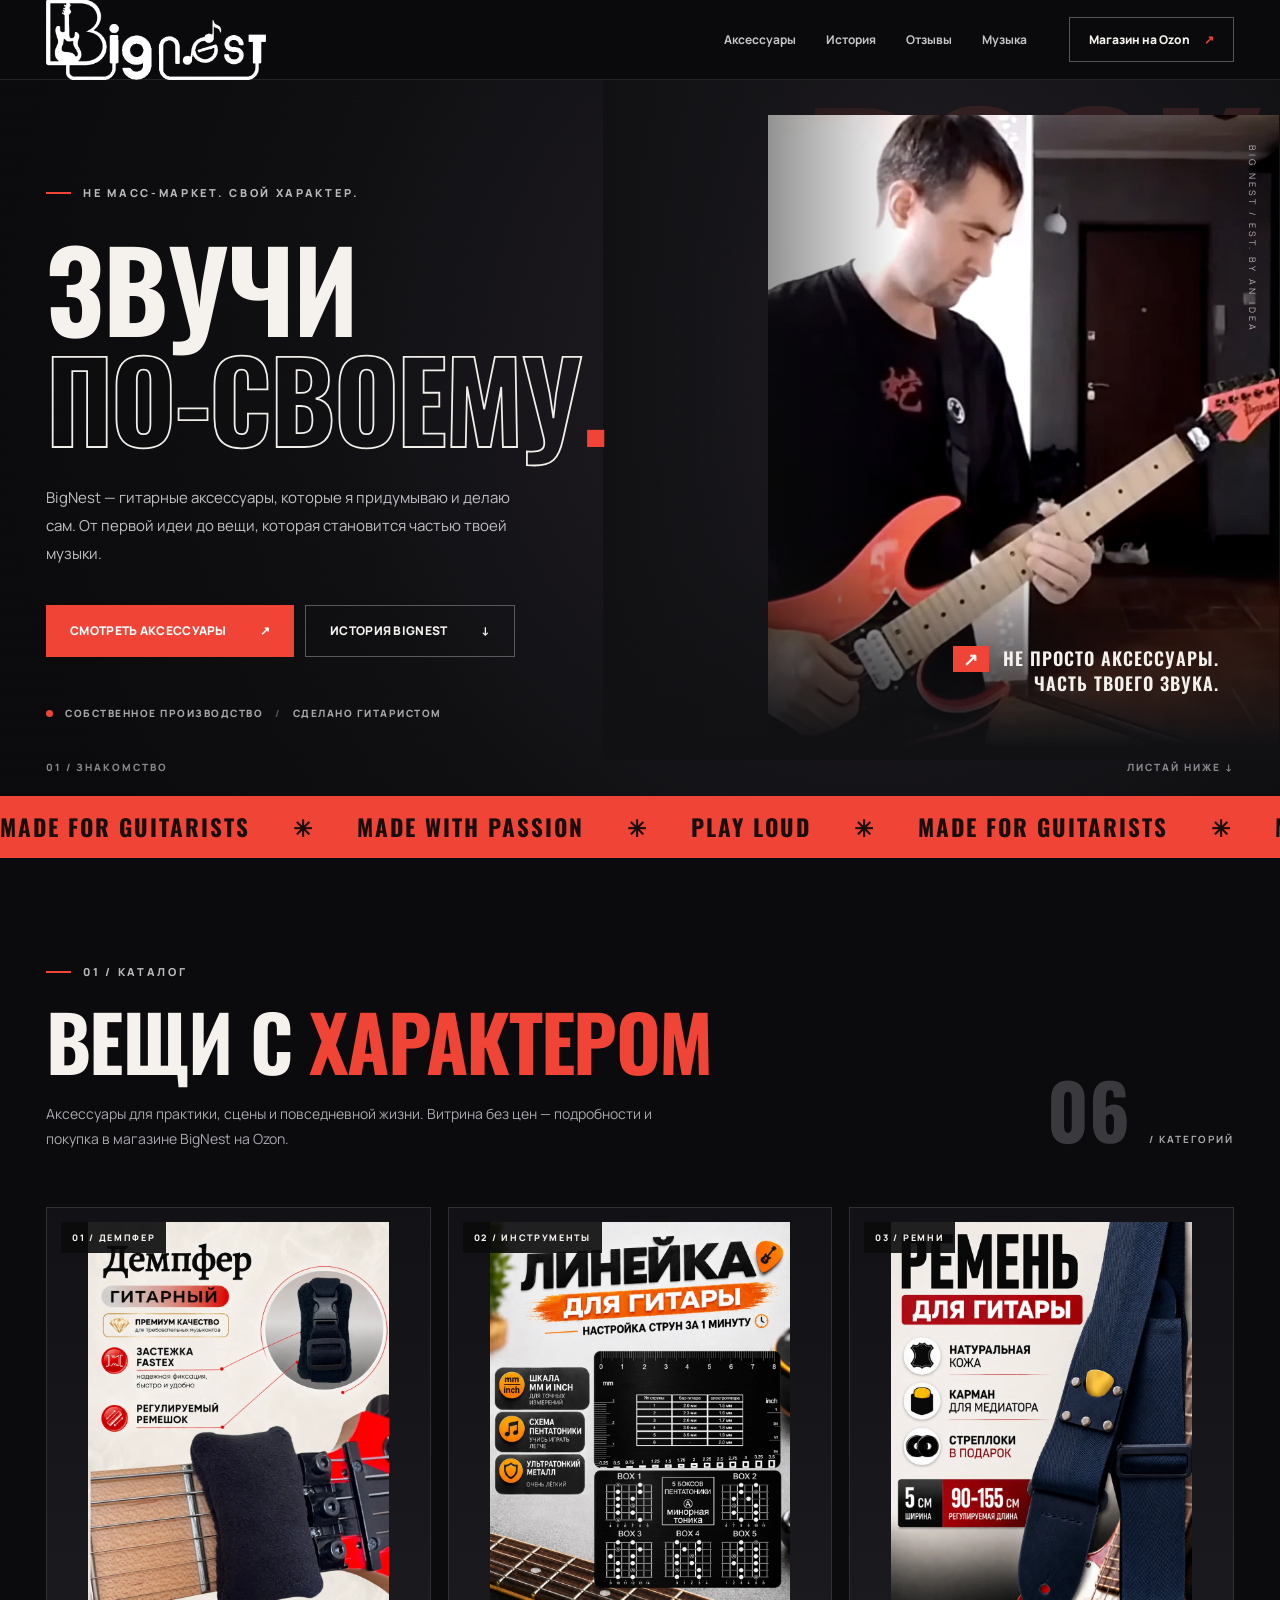
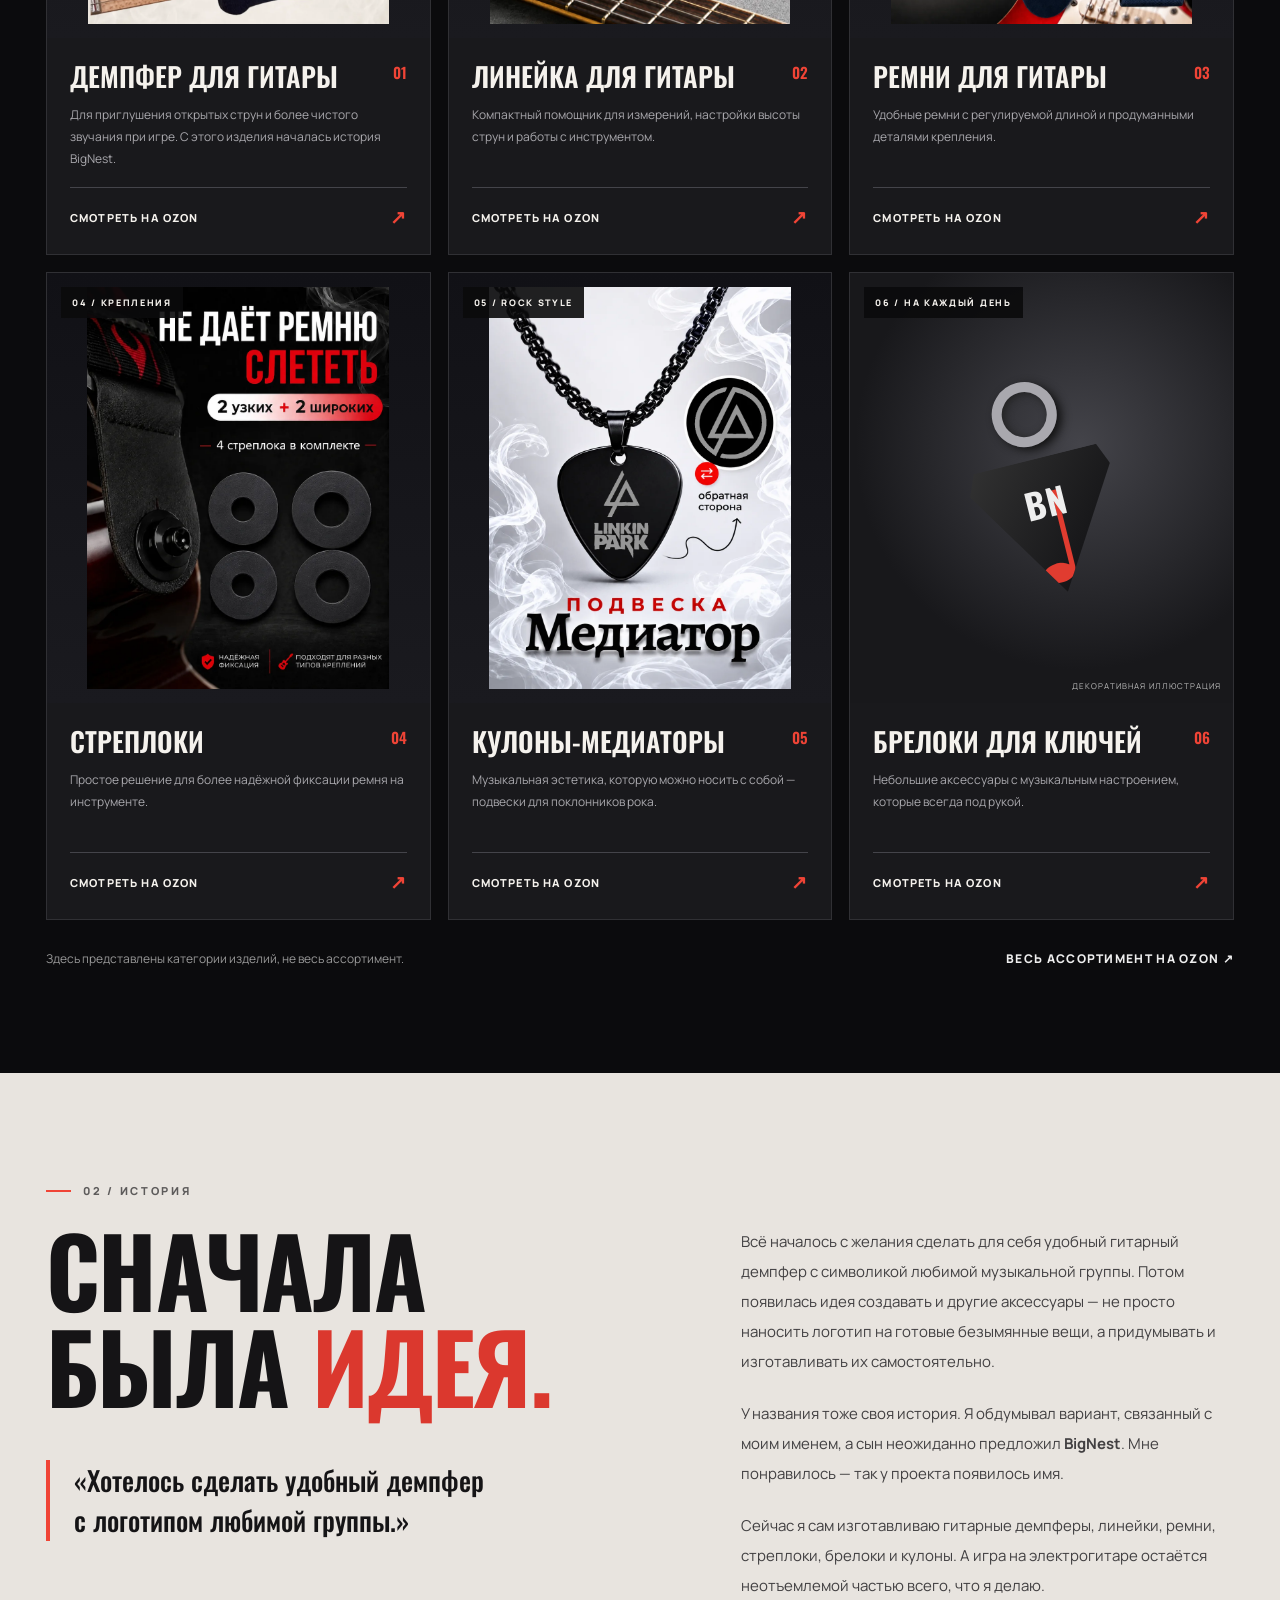
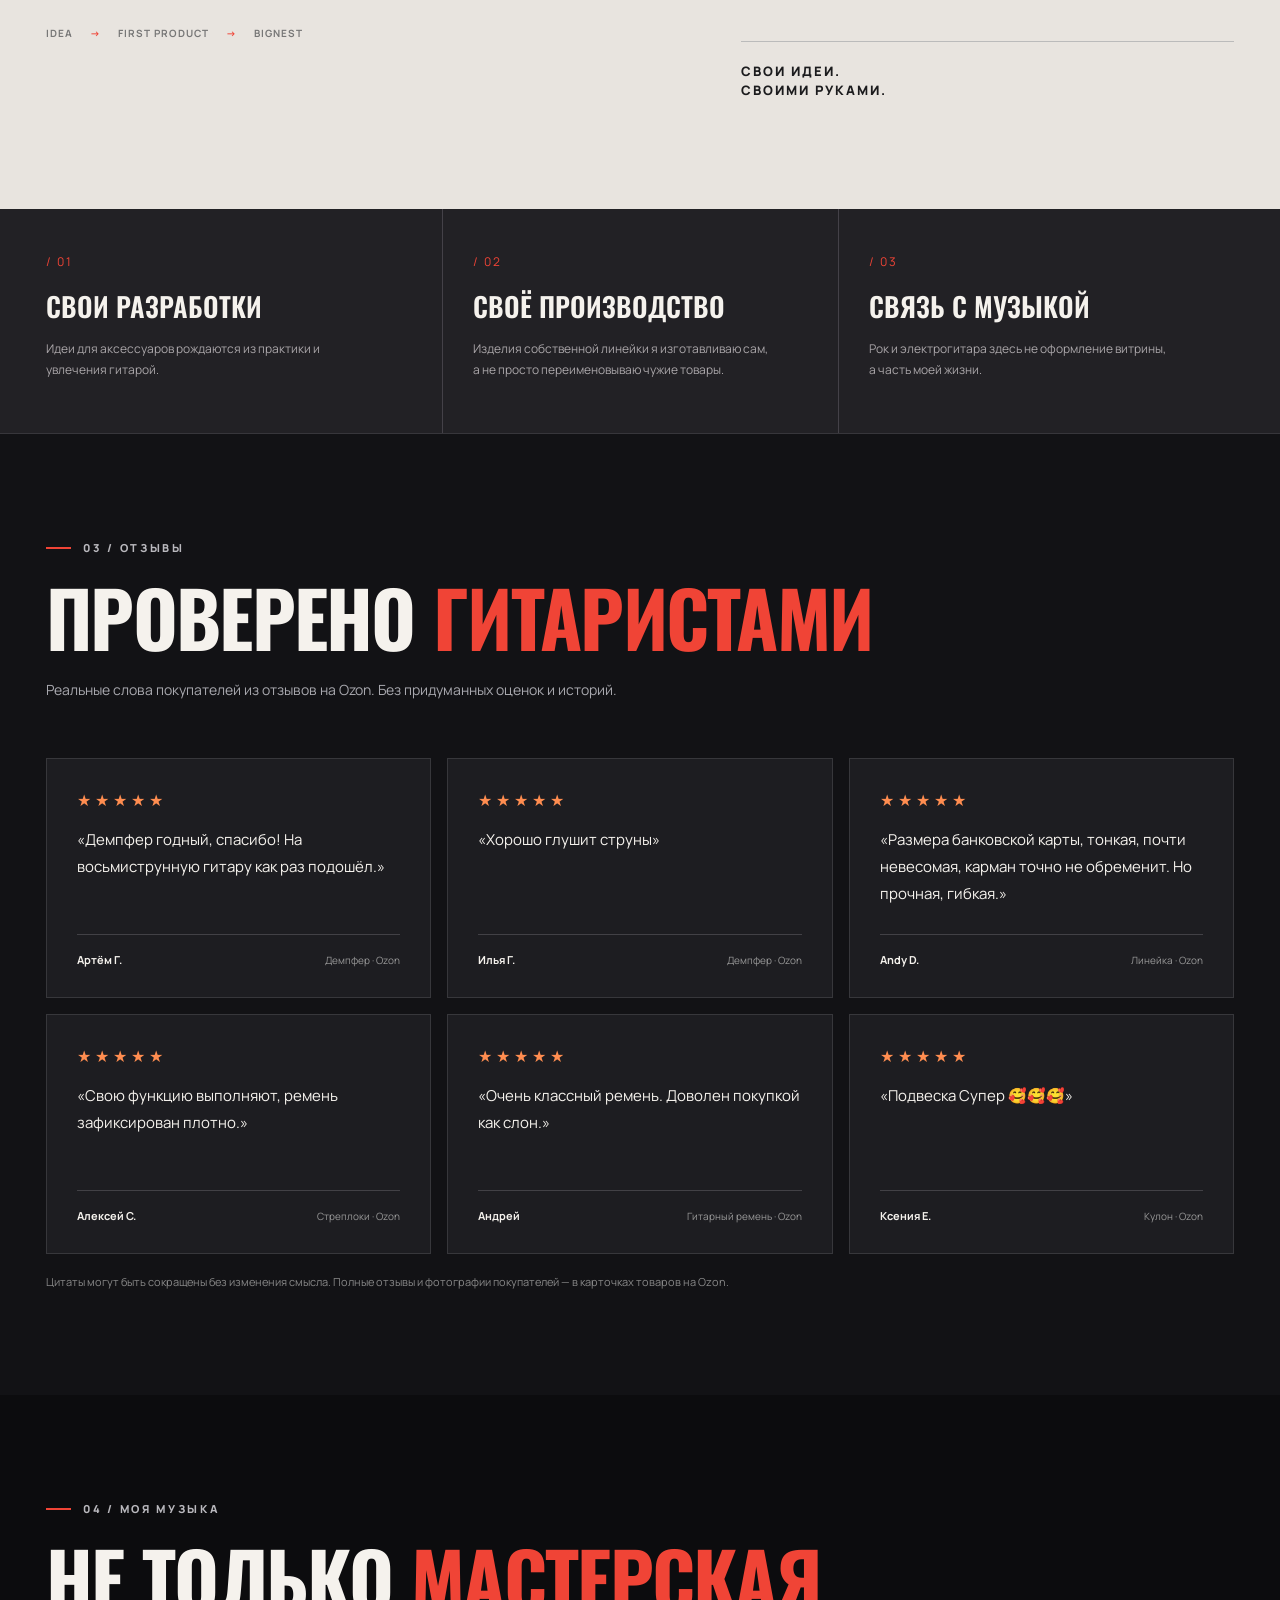
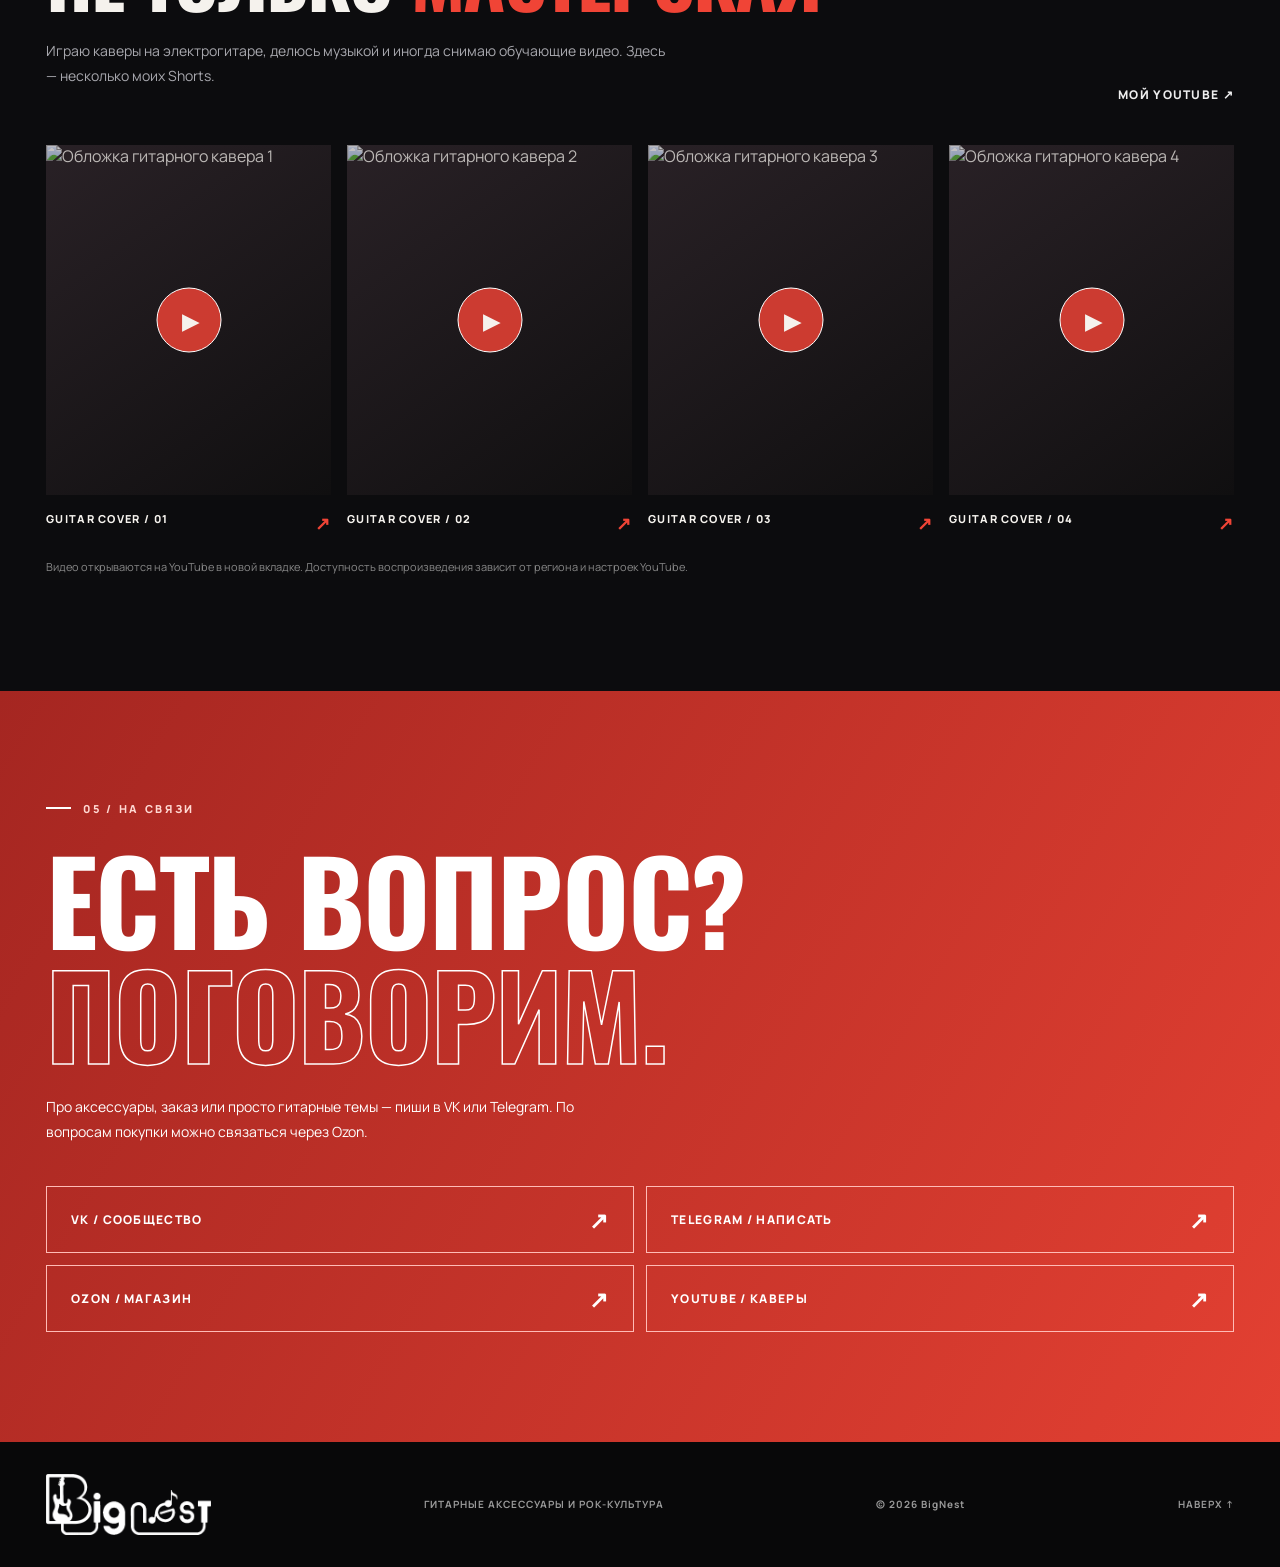
==== index.html @ 44011906 "Add files via upload" ====
<!doctype html>
<html lang="ru">
<head>
<meta charset="utf-8"><meta name="viewport" content="width=device-width,initial-scale=1">
<meta name="theme-color" content="#0b0b0d">
<meta name="description" content="BigNest — гитарные аксессуары собственного производства: ремни, демпферы, линейки, стреплоки и кулоны. История, отзывы, музыка и магазин на Ozon.">
<title>BigNest — сделано с любовью к гитаре</title>
<meta property="og:title" content="BigNest — аксессуары для гитаристов"><meta property="og:description" content="Собственные идеи, производство и рок-музыка. Познакомьтесь с BigNest."><meta property="og:type" content="website">
<link rel="icon" href="favicon.png" type="image/png"><link rel="stylesheet" href="styles.css">
</head>
<body>
<a class="skip" href="#main">Перейти к содержимому</a>
<header class="site-header" id="top"><div class="wrap navbar">
<a class="wordmark" href="#top" aria-label="BigNest, наверх"><img src="assets/logo-white.webp" alt="BigNest" class="site-logo"></a>
<nav class="nav-links" aria-label="Навигация"><a href="#products">Аксессуары</a><a href="#story">История</a><a href="#reviews">Отзывы</a><a href="#music">Музыка</a></nav>
<a class="header-link" href="https://www.ozon.ru/seller/bignest/" target="_blank" rel="noopener noreferrer">Магазин на Ozon <span aria-hidden="true">↗</span></a>
<button class="menu-button" id="menuButton" aria-label="Открыть меню" aria-expanded="false" aria-controls="mobileNav"><span></span><span></span><span></span></button>
</div><nav class="mobile-nav" id="mobileNav" aria-label="Мобильное меню"><a href="#products">Аксессуары</a><a href="#story">История</a><a href="#reviews">Отзывы</a><a href="#music">Музыка</a><a href="https://www.ozon.ru/seller/bignest/" target="_blank" rel="noopener noreferrer">Перейти на Ozon ↗</a></nav></header>
<main id="main">
<section class="hero" aria-labelledby="heroTitle"><div class="hero-noise"></div><div class="wrap hero-layout"><div class="hero-content"><div class="eyebrow"><span class="line"></span> НЕ МАСС-МАРКЕТ. СВОЙ ХАРАКТЕР.</div><h1 id="heroTitle">ЗВУЧИ<br><em>ПО-СВОЕМУ<span class="accent">.</span></em></h1><p class="hero-lead">BigNest — гитарные аксессуары, которые я придумываю и делаю сам. От первой идеи до вещи, которая становится частью твоей музыки.</p><div class="hero-actions"><a class="btn btn-red" href="#products">Смотреть аксессуары <span>↗</span></a><a class="btn btn-outline" href="#story">История BigNest <span>↓</span></a></div><div class="hero-foot"><span class="status-pip"></span> СОБСТВЕННОЕ ПРОИЗВОДСТВО <span class="hero-sep">/</span> СДЕЛАНО ГИТАРИСТОМ</div></div><div class="hero-media"><div class="hero-back-text" aria-hidden="true">ROCK<br>ON</div><img src="assets/maker.webp" alt="Создатель BigNest играет на красной электрогитаре" fetchpriority="high"><div class="hero-photo-gradient"></div><div class="photo-label"><span class="red-square">↗</span> НЕ ПРОСТО АКСЕССУАРЫ.<br> ЧАСТЬ ТВОЕГО ЗВУКА.</div><span class="vertical-note">BIG NEST / EST. BY AN IDEA</span></div></div><div class="hero-bottom wrap"><span>01 / ЗНАКОМСТВО</span><span>ЛИСТАЙ НИЖЕ <span aria-hidden="true">↓</span></span></div></section>
<div class="marquee" aria-hidden="true"><div class="marquee-inner">MADE FOR GUITARISTS <span>✳</span> MADE WITH PASSION <span>✳</span> PLAY LOUD <span>✳</span> MADE FOR GUITARISTS <span>✳</span> MADE WITH PASSION <span>✳</span> PLAY LOUD <span>✳</span></div></div>
<section class="section products-section" id="products"><div class="wrap"><div class="section-top"><div><div class="eyebrow"><span class="line"></span> 01 / КАТАЛОГ</div><h2>ВЕЩИ С <span class="red-text">ХАРАКТЕРОМ</span></h2><p class="section-intro">Аксессуары для практики, сцены и повседневной жизни. Витрина без цен — подробности и покупка в магазине BigNest на Ozon.</p></div><div class="counter">06 <span>/ КАТЕГОРИЙ</span></div></div>
<div class="product-grid">
<article class="product-card featured"><div class="product-picture"><img src="assets/damper.webp" alt="Демпфер для электрогитары — мягкий чёрный аксессуар на грифе" loading="lazy"><span class="picture-tag">01 / ДЕМПФЕР</span></div><div class="product-body"><div class="product-heading"><h3>Демпфер для гитары</h3><span>01</span></div><p>Для приглушения открытых струн и более чистого звучания при игре. С этого изделия началась история BigNest.</p><a href="https://www.ozon.ru/seller/bignest/" target="_blank" rel="noopener noreferrer" class="product-link" aria-label="Демпфер — смотреть магазин на Ozon">Смотреть на Ozon <span>↗</span></a></div></article>
<article class="product-card"><div class="product-picture"><img src="assets/ruler.webp" alt="Гитарная линейка с разметкой и схемами для настройки инструмента" loading="lazy"><span class="picture-tag">02 / ИНСТРУМЕНТЫ</span></div><div class="product-body"><div class="product-heading"><h3>Линейка для гитары</h3><span>02</span></div><p>Компактный помощник для измерений, настройки высоты струн и работы с инструментом.</p><a href="https://www.ozon.ru/seller/bignest/" target="_blank" rel="noopener noreferrer" class="product-link">Смотреть на Ozon <span>↗</span></a></div></article>
<article class="product-card"><div class="product-picture"><img src="assets/strap.webp" alt="Широкий тёмно-синий гитарный ремень с кожаным креплением" loading="lazy"><span class="picture-tag">03 / РЕМНИ</span></div><div class="product-body"><div class="product-heading"><h3>Ремни для гитары</h3><span>03</span></div><p>Удобные ремни с регулируемой длиной и продуманными деталями крепления.</p><a href="https://www.ozon.ru/seller/bignest/" target="_blank" rel="noopener noreferrer" class="product-link">Смотреть на Ozon <span>↗</span></a></div></article>
<article class="product-card"><div class="product-picture"><img src="assets/straplocks.webp" alt="Комплект из четырёх чёрных шайб-стреплоков для гитарного ремня" loading="lazy"><span class="picture-tag">04 / КРЕПЛЕНИЯ</span></div><div class="product-body"><div class="product-heading"><h3>Стреплоки</h3><span>04</span></div><p>Простое решение для более надёжной фиксации ремня на инструменте.</p><a href="https://www.ozon.ru/seller/bignest/" target="_blank" rel="noopener noreferrer" class="product-link">Смотреть на Ozon <span>↗</span></a></div></article>
<article class="product-card"><div class="product-picture"><img src="assets/pendant.webp" alt="Чёрный кулон в форме медиатора с символикой Linkin Park" loading="lazy"><span class="picture-tag">05 / ROCK STYLE</span></div><div class="product-body"><div class="product-heading"><h3>Кулоны-медиаторы</h3><span>05</span></div><p>Музыкальная эстетика, которую можно носить с собой — подвески для поклонников рока.</p><a href="https://www.ozon.ru/seller/bignest/" target="_blank" rel="noopener noreferrer" class="product-link">Смотреть на Ozon <span>↗</span></a></div></article>
<article class="product-card"><div class="product-picture keychain-picture"><div class="keychain-art" aria-hidden="true"><span>BN</span><div class="key-ring"></div><div class="key-pick">♩</div></div><span class="picture-tag">06 / НА КАЖДЫЙ ДЕНЬ</span><span class="illustration-note">ДЕКОРАТИВНАЯ ИЛЛЮСТРАЦИЯ</span></div><div class="product-body"><div class="product-heading"><h3>Брелоки для ключей</h3><span>06</span></div><p>Небольшие аксессуары с музыкальным настроением, которые всегда под рукой.</p><a href="https://www.ozon.ru/seller/bignest/" target="_blank" rel="noopener noreferrer" class="product-link">Смотреть на Ozon <span>↗</span></a></div></article>
</div><div class="catalog-footer"><span>Здесь представлены категории изделий, не весь ассортимент.</span><a class="text-arrow" href="https://www.ozon.ru/seller/bignest/" target="_blank" rel="noopener noreferrer">Весь ассортимент на Ozon ↗</a></div></div></section>
<section class="manifesto" id="story"><div class="wrap manifesto-grid"><div class="manifesto-left"><div class="eyebrow"><span class="line"></span> 02 / ИСТОРИЯ</div><h2>СНАЧАЛА<br>БЫЛА <span>ИДЕЯ.</span></h2><div class="story-quote">«Хотелось сделать удобный демпфер с логотипом любимой группы.»</div><div class="story-rail"><span>IDEA</span><span>→</span><span>FIRST PRODUCT</span><span>→</span><span>BIGNEST</span></div></div><div class="manifesto-right"><p>Всё началось с желания сделать для себя удобный гитарный демпфер с символикой любимой музыкальной группы. Потом появилась идея создавать и другие аксессуары — не просто наносить логотип на готовые безымянные вещи, а придумывать и изготавливать их самостоятельно.</p><p>У названия тоже своя история. Я обдумывал вариант, связанный с моим именем, а сын неожиданно предложил <strong>BigNest</strong>. Мне понравилось — так у проекта появилось имя.</p><p>Сейчас я сам изготавливаю гитарные демпферы, линейки, ремни, стреплоки, брелоки и кулоны. А игра на электрогитаре остаётся неотъемлемой частью всего, что я делаю.</p><div class="story-sign text-only"><span>СВОИ ИДЕИ.<br>СВОИМИ РУКАМИ.</span></div></div></div></section>
<section class="values"><div class="wrap values-grid"><div><span class="value-index">/ 01</span><h3>СВОИ РАЗРАБОТКИ</h3><p>Идеи для аксессуаров рождаются из практики и увлечения гитарой.</p></div><div><span class="value-index">/ 02</span><h3>СВОЁ ПРОИЗВОДСТВО</h3><p>Изделия собственной линейки я изготавливаю сам, а не просто переименовываю чужие товары.</p></div><div><span class="value-index">/ 03</span><h3>СВЯЗЬ С МУЗЫКОЙ</h3><p>Рок и электрогитара здесь не оформление витрины, а часть моей жизни.</p></div></div></section>
<section class="section reviews-section" id="reviews"><div class="wrap"><div class="section-top"><div><div class="eyebrow"><span class="line"></span> 03 / ОТЗЫВЫ</div><h2>ПРОВЕРЕНО <span class="red-text">ГИТАРИСТАМИ</span></h2><p class="section-intro">Реальные слова покупателей из отзывов на Ozon. Без придуманных оценок и историй.</p></div></div><div class="review-grid">
<blockquote class="review-card"><div class="stars" aria-label="5 звёзд">★★★★★</div><p>«Демпфер годный, спасибо! На восьмиструнную гитару как раз подошёл.»</p><footer><b>Артём Г.</b><span>Демпфер · Ozon</span></footer></blockquote>
<blockquote class="review-card"><div class="stars" aria-label="5 звёзд">★★★★★</div><p>«Хорошо глушит струны»</p><footer><b>Илья Г.</b><span>Демпфер · Ozon</span></footer></blockquote>
<blockquote class="review-card"><div class="stars" aria-label="5 звёзд">★★★★★</div><p>«Размера банковской карты, тонкая, почти невесомая, карман точно не обременит. Но прочная, гибкая.»</p><footer><b>Andy D.</b><span>Линейка · Ozon</span></footer></blockquote>
<blockquote class="review-card"><div class="stars" aria-label="5 звёзд">★★★★★</div><p>«Свою функцию выполняют, ремень зафиксирован плотно.»</p><footer><b>Алексей С.</b><span>Стреплоки · Ozon</span></footer></blockquote>
<blockquote class="review-card"><div class="stars" aria-label="5 звёзд">★★★★★</div><p>«Очень классный ремень. Доволен покупкой как слон.»</p><footer><b>Андрей</b><span>Гитарный ремень · Ozon</span></footer></blockquote>
<blockquote class="review-card"><div class="stars" aria-label="5 звёзд">★★★★★</div><p>«Подвеска Супер 🥰🥰🥰»</p><footer><b>Ксения Е.</b><span>Кулон · Ozon</span></footer></blockquote>
</div><div class="review-note">Цитаты могут быть сокращены без изменения смысла. Полные отзывы и фотографии покупателей — в карточках товаров на Ozon.</div></div></section>
<section class="section music-section" id="music"><div class="wrap"><div class="section-top"><div><div class="eyebrow"><span class="line"></span> 04 / МОЯ МУЗЫКА</div><h2>НЕ ТОЛЬКО <span class="red-text">МАСТЕРСКАЯ</span></h2><p class="section-intro">Играю каверы на электрогитаре, делюсь музыкой и иногда снимаю обучающие видео. Здесь — несколько моих Shorts.</p></div><a class="text-arrow" href="https://www.youtube.com/@dedofrock262" target="_blank" rel="noopener noreferrer">Мой YouTube ↗</a></div><div class="video-grid">
<a class="video-card" href="https://www.youtube.com/shorts/LsOLLLqox_4" target="_blank" rel="noopener noreferrer"><div class="video-frame"><img src="https://i.ytimg.com/vi/LsOLLLqox_4/hqdefault.jpg" alt="Обложка гитарного кавера 1" loading="lazy"><span class="play">▶</span></div><div class="video-meta"><span>GUITAR COVER / 01</span><span>↗</span></div></a>
<a class="video-card" href="https://www.youtube.com/shorts/LMP-qfqzHns" target="_blank" rel="noopener noreferrer"><div class="video-frame"><img src="https://i.ytimg.com/vi/LMP-qfqzHns/hqdefault.jpg" alt="Обложка гитарного кавера 2" loading="lazy"><span class="play">▶</span></div><div class="video-meta"><span>GUITAR COVER / 02</span><span>↗</span></div></a>
<a class="video-card" href="https://www.youtube.com/shorts/_I8eiAeRWxA" target="_blank" rel="noopener noreferrer"><div class="video-frame"><img src="https://i.ytimg.com/vi/_I8eiAeRWxA/hqdefault.jpg" alt="Обложка гитарного кавера 3" loading="lazy"><span class="play">▶</span></div><div class="video-meta"><span>GUITAR COVER / 03</span><span>↗</span></div></a>
<a class="video-card" href="https://www.youtube.com/shorts/tnD6t9Uex9A" target="_blank" rel="noopener noreferrer"><div class="video-frame"><img src="https://i.ytimg.com/vi/tnD6t9Uex9A/hqdefault.jpg" alt="Обложка гитарного кавера 4" loading="lazy"><span class="play">▶</span></div><div class="video-meta"><span>GUITAR COVER / 04</span><span>↗</span></div></a>
</div><p class="video-hint">Видео открываются на YouTube в новой вкладке. Доступность воспроизведения зависит от региона и настроек YouTube.</p></div></section>
<section class="contact-section" id="contact"><div class="wrap contact-wrap"><div class="eyebrow"><span class="line"></span> 05 / НА СВЯЗИ</div><h2>ЕСТЬ ВОПРОС?<br><span>ПОГОВОРИМ.</span></h2><p>Про аксессуары, заказ или просто гитарные темы — пиши в VK или Telegram. По вопросам покупки можно связаться через Ozon.</p><div class="social-links"><a href="https://vk.ru/bignest_guitar" target="_blank" rel="noopener noreferrer"><span>VK / СООБЩЕСТВО</span><span>↗</span></a><a href="https://t.me/ObiWan_Ken" target="_blank" rel="noopener noreferrer"><span>TELEGRAM / НАПИСАТЬ</span><span>↗</span></a><a href="https://www.ozon.ru/seller/bignest/" target="_blank" rel="noopener noreferrer"><span>OZON / МАГАЗИН</span><span>↗</span></a><a href="https://www.youtube.com/@dedofrock262" target="_blank" rel="noopener noreferrer"><span>YOUTUBE / КАВЕРЫ</span><span>↗</span></a></div></div></section>
</main><footer class="footer"><div class="wrap footer-content"><a class="footer-brand" href="#top"><img src="assets/logo-white.webp" alt="BigNest" class="footer-logo"></a><span>ГИТАРНЫЕ АКСЕССУАРЫ И РОК-КУЛЬТУРА</span><span>© <span id="year">2026</span> BigNest</span><a href="#top">НАВЕРХ ↑</a></div></footer>
<script src="script.js" defer></script>
</body></html>
---- styles.css ----
@import url('https://fonts.googleapis.com/css2?family=Manrope:wght@400;500;600;700;800&family=Oswald:wght@400;500;600;700&display=swap');
:root{--bg:#0b0b0d;--panel:#151518;--red:#f04436;--text:#f5f2ed;--muted:#a8a8ae;--line:#35353b}*{box-sizing:border-box}html{scroll-behavior:smooth;scroll-padding-top:88px}body{margin:0;background:var(--bg);color:var(--text);font-family:Manrope,Arial,sans-serif;-webkit-font-smoothing:antialiased}a{color:inherit;text-decoration:none}button{font:inherit}img{max-width:100%;display:block}.wrap{max-width:1300px;margin:auto;padding:0 46px}.skip{position:absolute;top:-100px;left:15px;padding:10px;background:white;color:black;z-index:30}.skip:focus{top:10px}.site-header{position:sticky;top:0;background:rgba(11,11,13,.95);backdrop-filter:blur(15px);z-index:20;border-bottom:1px solid #252529}.navbar{height:79px;display:flex;align-items:center;gap:42px}.wordmark{display:flex;align-items:center;line-height:1}.site-logo{display:block;width:220px;max-width:42vw;height:auto}.nav-links{display:flex;gap:30px;margin-left:auto}.nav-links a{font-size:12px;font-weight:700;color:#c6c6c8;transition:color .2s}.nav-links a:hover{color:var(--red)}.header-link{border:1px solid #555;padding:13px 19px;font-size:12px;font-weight:800;white-space:nowrap}.header-link span{color:var(--red);margin-left:12px}.menu-button,.mobile-nav{display:none}.hero{position:relative;overflow:hidden;background:radial-gradient(circle at 68% 40%,#252026 0%,#101013 56%,#0b0b0d 90%)}.hero-noise{pointer-events:none;position:absolute;inset:0;background:repeating-linear-gradient(0deg,transparent,transparent 4px,#ffffff02 5px);opacity:.65}.hero-layout{display:grid;grid-template-columns:57% 43%;min-height:680px;position:relative}.hero-content{position:relative;z-index:2;padding:105px 0 74px}.eyebrow{color:#b9b8bd;font-size:11px;letter-spacing:2.7px;font-weight:800;display:flex;align-items:center;gap:12px}.line{height:2px;width:25px;background:var(--red);display:inline-block}.hero h1,.section h2,.manifesto h2,.contact-section h2{font-family:Oswald,Impact,sans-serif;font-weight:700;line-height:.99;letter-spacing:-1.7px;margin:32px 0}.hero h1{font-size:clamp(75px,8.7vw,136px);white-space:nowrap}.hero h1 em{font-style:normal;color:transparent;-webkit-text-stroke:1.8px #f1eee9}.accent{color:var(--red);-webkit-text-stroke:0}.hero-lead{max-width:490px;color:#c0bec2;line-height:1.85;font-size:15px}.hero-actions{display:flex;flex-wrap:wrap;gap:11px;margin-top:37px}.btn{display:inline-flex;justify-content:space-between;align-items:center;gap:33px;min-height:52px;padding:0 24px;font-size:12px;text-transform:uppercase;letter-spacing:.3px;font-weight:800;transition:transform .2s,background .2s}.btn:hover{transform:translateY(-3px)}.btn-red{background:var(--red);color:#fff}.btn-red:hover{background:#e12d21}.btn-outline{border:1px solid #5a595d}.hero-foot{position:absolute;bottom:40px;left:0;font-size:10px;letter-spacing:1.5px;font-weight:800;color:#a8a6aa;display:flex;align-items:center;gap:12px}.status-pip{height:7px;width:7px;background:var(--red);border-radius:50%}.hero-sep{color:#555}.hero-media{position:relative;min-height:630px;align-self:stretch}.hero-media img{position:absolute;right:-45px;top:35px;width:100%;height:calc(100% - 35px);object-fit:cover;object-position:42% center;filter:contrast(1.08) saturate(.85)}.hero-photo-gradient{position:absolute;inset:0 -46px 0 -120px;background:linear-gradient(90deg,#111114 0%,transparent 45%),linear-gradient(0deg,#111114 2%,transparent 30%);pointer-events:none}.hero-back-text{position:absolute;font:700 200px/.8 Oswald;right:-30px;top:20px;color:#3f2324;opacity:.7}.photo-label{position:absolute;z-index:2;bottom:65px;right:15px;text-align:right;font:600 18px/1.3 Oswald;letter-spacing:1px}.red-square{background:var(--red);padding:1px 10px;display:inline-block;margin-right:8px}.vertical-note{writing-mode:vertical-rl;position:absolute;right:-25px;top:65px;font-size:9px;letter-spacing:3px;color:#b7b4b9}.hero-bottom{display:flex;justify-content:space-between;color:#87868c;font:800 10px Manrope;letter-spacing:2px;padding-bottom:22px}.marquee{background:var(--red);color:#170e0d;overflow:hidden;white-space:nowrap}.marquee-inner{width:max-content;padding:14px 0;font:700 23px Oswald;letter-spacing:2px;animation:marquee 35s linear infinite}.marquee-inner span{padding:0 35px}@keyframes marquee{to{transform:translateX(-50%)}}.section{padding:106px 0}.section-top{display:flex;align-items:end;justify-content:space-between;gap:24px;margin-bottom:42px}.section h2,.manifesto h2,.contact-section h2{font-size:clamp(47px,6vw,79px);margin:23px 0}.red-text{color:var(--red)}.section-intro{color:var(--muted);line-height:1.8;max-width:620px;font-size:14px}.counter{font:700 76px Oswald;color:#39393e;white-space:nowrap}.counter span{font:700 10px Manrope;letter-spacing:2px;color:#aaa}.product-grid{display:grid;grid-template-columns:repeat(3,minmax(0,1fr));gap:17px}.product-card{background:#19191c;border:1px solid #303034;min-width:0;transition:transform .25s,border-color .25s}.product-card:hover{transform:translateY(-5px);border-color:#666}.product-picture{height:430px;overflow:hidden;background:linear-gradient(180deg,#111116,#1a1a1f);position:relative;display:flex;align-items:center;justify-content:center;padding:14px}.product-picture img{width:100%;height:100%;object-fit:contain;object-position:center center;transition:transform .35s}.product-card:hover img{transform:scale(1.02)}.picture-tag{position:absolute;left:14px;top:14px;padding:9px 11px;background:rgba(11,11,12,.9);font-size:9px;letter-spacing:1.7px;font-weight:800}.product-body{padding:23px 23px 24px}.product-heading{display:flex;justify-content:space-between;align-items:start;gap:12px}.product-heading h3{font:600 27px/1.15 Oswald;margin:0;text-transform:uppercase}.product-heading span{color:var(--red);font:600 15px Oswald}.product-body p{color:#a9a8ad;font-size:12px;line-height:1.8;min-height:67px}.product-link{display:flex;justify-content:space-between;align-items:center;border-top:1px solid #44444a;padding-top:16px;margin-top:16px;font-size:11px;letter-spacing:1.15px;text-transform:uppercase;font-weight:800}.product-link span{color:var(--red);font-size:19px}.product-link:hover{color:var(--red)}.keychain-picture{display:grid;place-items:center;background:radial-gradient(circle at 60% 40%,#44444a,#18181b 65%)}.keychain-art{position:relative;width:150px;height:200px;display:grid;place-items:center;transform:rotate(-14deg)}.keychain-art>span{position:absolute;z-index:3;font:700 35px Oswald;top:88px;color:#eee}.key-ring{position:absolute;top:-8px;width:65px;height:65px;border:10px solid #a9a8ae;border-radius:50%;box-shadow:inset 2px 2px 9px #222,4px 4px 10px #111}.key-pick{position:absolute;top:63px;width:150px;height:144px;background:linear-gradient(130deg,#333,#0b0b0e);clip-path:polygon(50% 100%,2% 20%,8% 5%,92% 5%,98% 20%);display:grid;place-items:center;font-size:125px;color:#e13c30;border-radius:25px}.illustration-note{position:absolute;right:12px;bottom:12px;color:#bbb;font-size:8px;letter-spacing:1px}.catalog-footer{display:flex;justify-content:space-between;gap:25px;margin-top:30px;font-size:12px;color:#999;align-items:center}.text-arrow{font-size:12px;text-transform:uppercase;letter-spacing:1.3px;font-weight:800;color:#eee;white-space:nowrap}.text-arrow:hover{color:var(--red)}.manifesto{padding:110px 0;background:#e8e4df;color:#151416}.manifesto .eyebrow{color:#5d5b5b}.manifesto-grid{display:grid;grid-template-columns:1.12fr 1fr;gap:12%}.manifesto h2{font-size:clamp(65px,7.5vw,110px);margin-bottom:48px}.manifesto h2 span{color:#db382e}.story-quote{border-left:4px solid var(--red);padding-left:24px;font:500 27px/1.5 Oswald;max-width:440px}.story-rail{display:flex;gap:17px;align-items:center;font:700 10px Manrope;letter-spacing:1px;margin-top:85px;color:#777}.story-rail span:nth-child(even){color:var(--red)}.manifesto-right{padding-top:44px}.manifesto-right p{font-size:15px;line-height:2;color:#424042;margin:0 0 22px}.story-sign{display:flex;align-items:center;gap:20px;border-top:1px solid #bbb;padding-top:20px;margin-top:40px;font:700 11px Manrope;letter-spacing:1.6px}.story-sign.text-only{justify-content:flex-start}.story-sign.text-only span{font:800 13px/1.4 Manrope;color:#1b1b1d;letter-spacing:2px}.values{background:#222125;border-bottom:1px solid #37363b}.values-grid{display:grid;grid-template-columns:repeat(3,1fr)}.values-grid>div{padding:40px 24px 40px 0}.values-grid>div+div{padding-left:30px;border-left:1px solid #444148}.value-index{color:var(--red);font-size:12px;letter-spacing:2px}.values h3{font:600 27px Oswald;margin:15px 0 8px}.values p{color:#aaa6a9;font-size:12px;line-height:1.8;max-width:300px}.reviews-section{background:#121215}.review-grid{display:grid;grid-template-columns:repeat(3,minmax(0,1fr));gap:16px}.review-card{background:#1d1d21;border:1px solid #37373b;margin:0;padding:30px;min-height:240px;display:flex;flex-direction:column}.stars{font-size:16px;letter-spacing:4px;color:#ff8d50}.review-card p{font-size:15px;line-height:1.8;flex:1}.review-card footer{border-top:1px solid #424146;padding-top:17px;display:flex;justify-content:space-between;gap:10px;align-items:center;font-size:11px}.review-card footer span{color:#999;font-size:10px;text-align:right}.review-note{font-size:11px;color:#888;margin-top:20px}.music-section{background:#0c0c0e}.video-grid{display:grid;grid-template-columns:repeat(4,minmax(0,1fr));gap:16px}.video-card{display:block}.video-frame{height:350px;position:relative;background:linear-gradient(145deg,#292126,#100f10);overflow:hidden}.video-frame img{height:100%;width:100%;object-fit:cover;opacity:.72;transition:transform .3s,opacity .3s}.video-card:hover img{transform:scale(1.06);opacity:1}.play{position:absolute;left:50%;top:50%;transform:translate(-50%,-50%);height:65px;width:65px;border:1px solid #fff;background:#e74135dd;border-radius:50%;display:grid;place-items:center;padding-left:5px;font-size:23px}.video-meta{display:flex;justify-content:space-between;margin-top:16px;font:800 11px Manrope;letter-spacing:1.3px}.video-meta span:last-child{color:var(--red);font-size:18px}.video-hint{font-size:11px;color:#888;margin-top:24px}.contact-section{padding:110px 0;background:linear-gradient(120deg,#a52621,#e34032);color:#fff;overflow:hidden}.contact-wrap{position:relative}.contact-section .eyebrow{color:#ffd8d2}.contact-section .line{background:white}.contact-section h2{font-size:clamp(65px,9vw,126px);margin:25px 0}.contact-section h2 span{color:transparent;-webkit-text-stroke:1.5px #fff}.contact-section p{max-width:530px;font-size:14px;line-height:1.8}.social-links{margin-top:42px;display:grid;grid-template-columns:1fr 1fr;gap:12px}.social-links a{border:1px solid #ffbbb6;min-height:67px;display:flex;align-items:center;justify-content:space-between;padding:0 24px;font:800 12px Manrope;letter-spacing:1.3px;transition:background .2s}.social-links a:hover{background:#ffffff1c}.social-links a span:last-child{font-size:23px}.footer{padding:32px 0;background:#080809}.footer-content{display:flex;justify-content:space-between;align-items:center;gap:20px;font:700 10px Manrope;letter-spacing:1px;color:#999}.footer-brand{display:flex;align-items:center}.footer-logo{width:165px;max-width:100%;height:auto;display:block}.footer a:last-child:hover{color:white}
@media(max-width:1050px){.wrap{padding:0 28px}.navbar{gap:22px}.nav-links{gap:18px}.site-logo{width:200px}.hero-layout{grid-template-columns:60% 40%}.hero h1{font-size:clamp(65px,8.5vw,104px)}.hero-media img{right:-28px}.hero-photo-gradient{right:-28px}.product-picture{height:380px}.product-heading h3{font-size:24px}.video-frame{height:300px}.manifesto-grid{gap:6%}}
@media(max-width:760px){.wrap{padding:0 20px}.navbar{height:67px}.nav-links,.header-link{display:none}.site-logo{width:185px}.menu-button{display:flex;flex-direction:column;gap:5px;margin-left:auto;background:transparent;border:0;padding:10px;cursor:pointer}.menu-button span{height:2px;width:25px;background:#eee}.mobile-nav{display:none;flex-direction:column;gap:0;background:#151518;border-top:1px solid #333;padding:10px 20px 20px}.mobile-nav.is-open{display:flex}.mobile-nav a{padding:13px 4px;border-bottom:1px solid #333;font-size:13px}.hero-layout{display:block;min-height:0}.hero-content{padding:70px 0 36px}.hero h1{font-size:clamp(59px,14vw,104px);margin:25px 0}.hero-lead{font-size:13px;line-height:1.8;max-width:540px}.hero-foot{position:static;margin-top:38px;flex-wrap:wrap;font-size:9px}.hero-media{height:420px;min-height:0;margin-left:-20px;margin-right:-20px}.hero-media img{right:0;top:0;height:100%;object-position:center 38%}.hero-photo-gradient{inset:0;background:linear-gradient(0deg,#111114 0%,transparent 40%)}.hero-back-text{font-size:140px;right:12px}.photo-label{right:24px;bottom:30px}.vertical-note{display:none}.hero-bottom{padding-top:16px}.section{padding:72px 0}.section h2,.manifesto h2{font-size:clamp(48px,10vw,70px)}.section-top{align-items:start}.counter{display:none}.product-grid{grid-template-columns:repeat(2,minmax(0,1fr));gap:12px}.product-picture{height:340px;padding:10px}.product-body{padding:18px}.product-body p{font-size:11px;min-height:80px}.product-heading h3{font-size:23px}.product-link{font-size:10px}.manifesto{padding:70px 0}.manifesto-grid{grid-template-columns:1fr;gap:28px}.manifesto h2{margin-bottom:35px}.manifesto-right{padding-top:0}.story-rail{margin-top:35px}.values-grid{grid-template-columns:1fr}.values-grid>div,.values-grid>div+div{padding:26px 0;border-left:0;border-bottom:1px solid #444}.review-grid{grid-template-columns:repeat(2,minmax(0,1fr))}.review-card{padding:22px;min-height:230px}.video-grid{grid-template-columns:repeat(2,minmax(0,1fr))}.video-frame{height:330px}.contact-section{padding:75px 0}.contact-section h2{font-size:clamp(60px,11vw,95px)}.footer-content{flex-wrap:wrap}}
@media(max-width:480px){.hero h1{font-size:clamp(51px,14vw,75px)}.hero h1 em{-webkit-text-stroke:1px #eee}.site-logo{width:165px}.hero-media{height:370px}.hero-actions{gap:8px}.btn{font-size:10px;padding:0 14px;gap:12px;min-height:48px}.hero-foot{line-height:1.5}.section h2{font-size:48px}.section-top{display:block}.product-grid{grid-template-columns:1fr}.product-picture{height:430px;padding:12px}.product-body p{min-height:0}.catalog-footer{align-items:flex-start;flex-direction:column}.review-grid{grid-template-columns:1fr}.review-card{min-height:0}.video-grid{gap:10px}.video-frame{height:260px}.video-meta{font-size:8px;letter-spacing:.5px}.social-links{grid-template-columns:1fr}.contact-section h2{font-size:61px}.footer-content{display:grid;grid-template-columns:1fr 1fr}.footer-content span:nth-child(2){grid-column:1/-1;grid-row:2}.story-quote{font-size:23px}.footer-logo{width:140px}}
@media(prefers-reduced-motion:reduce){html{scroll-behavior:auto}.marquee-inner{animation:none}*,*:before,*:after{transition:none!important}}
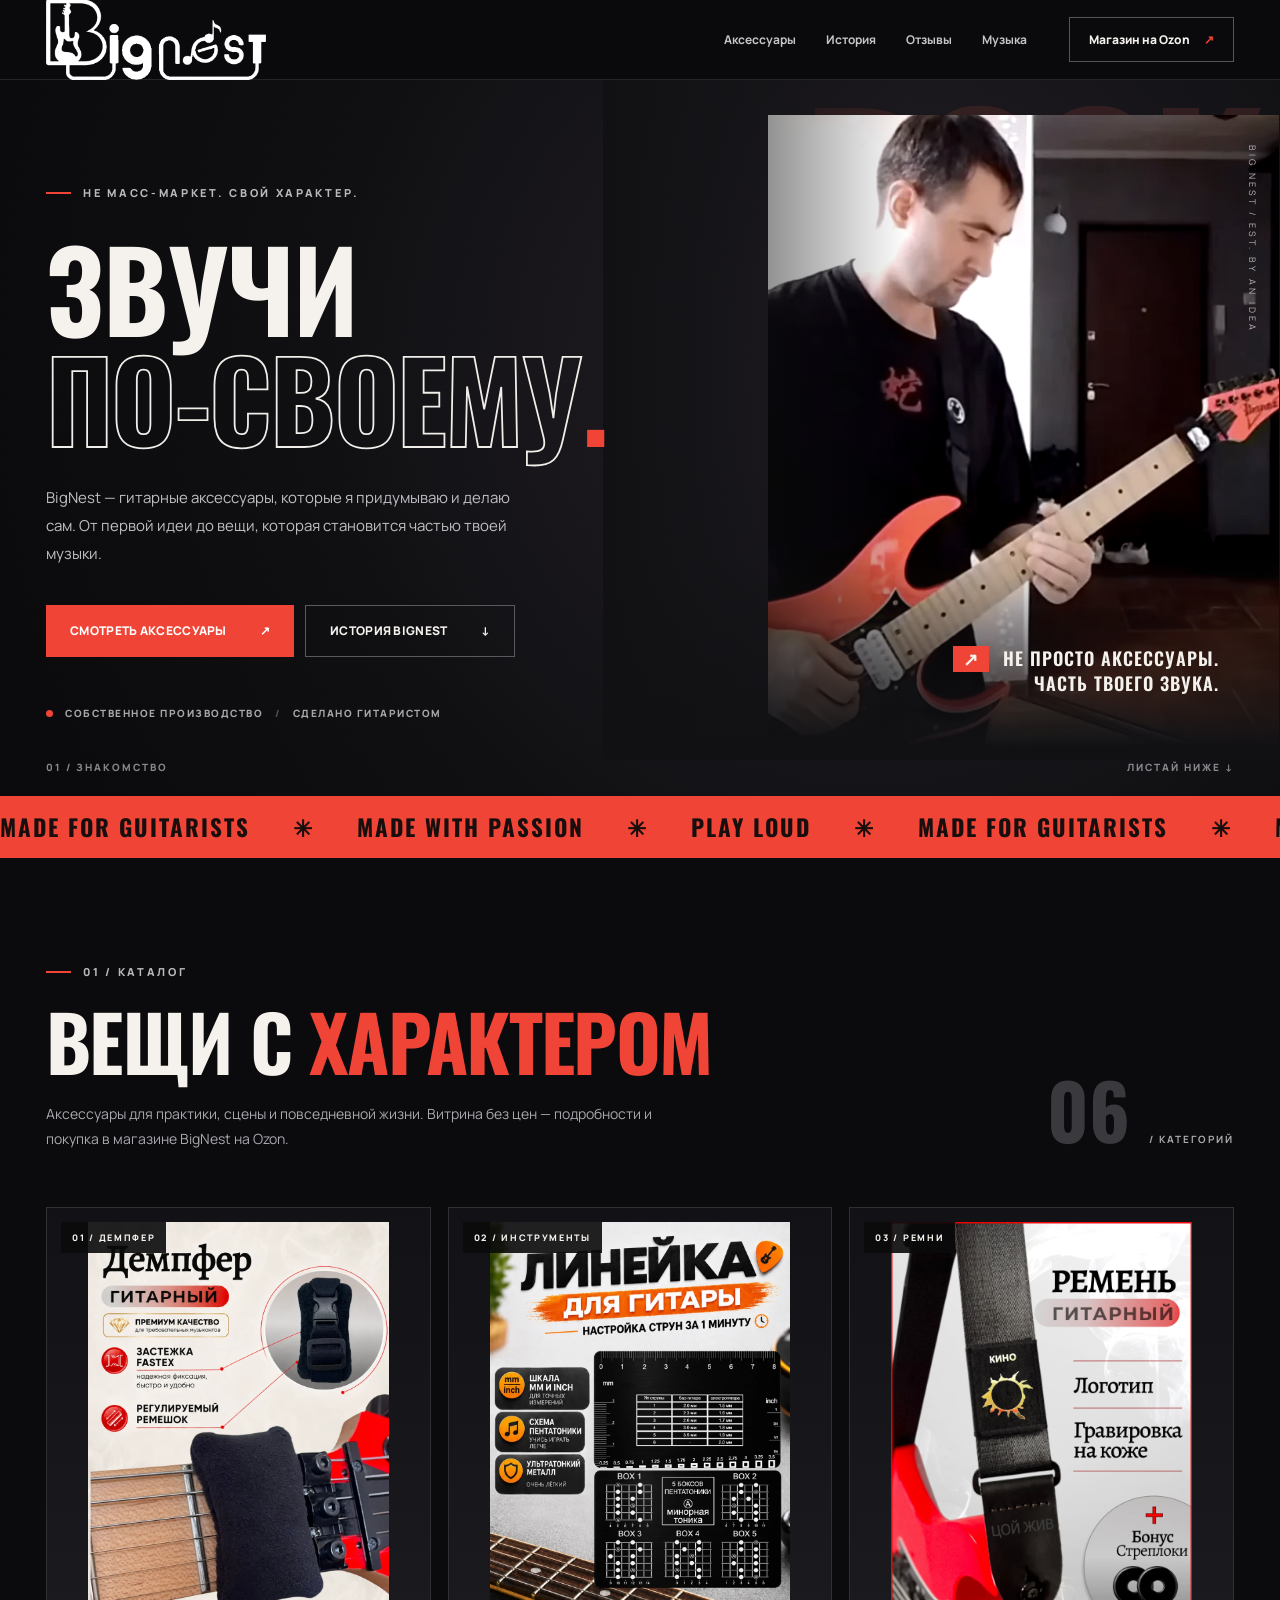
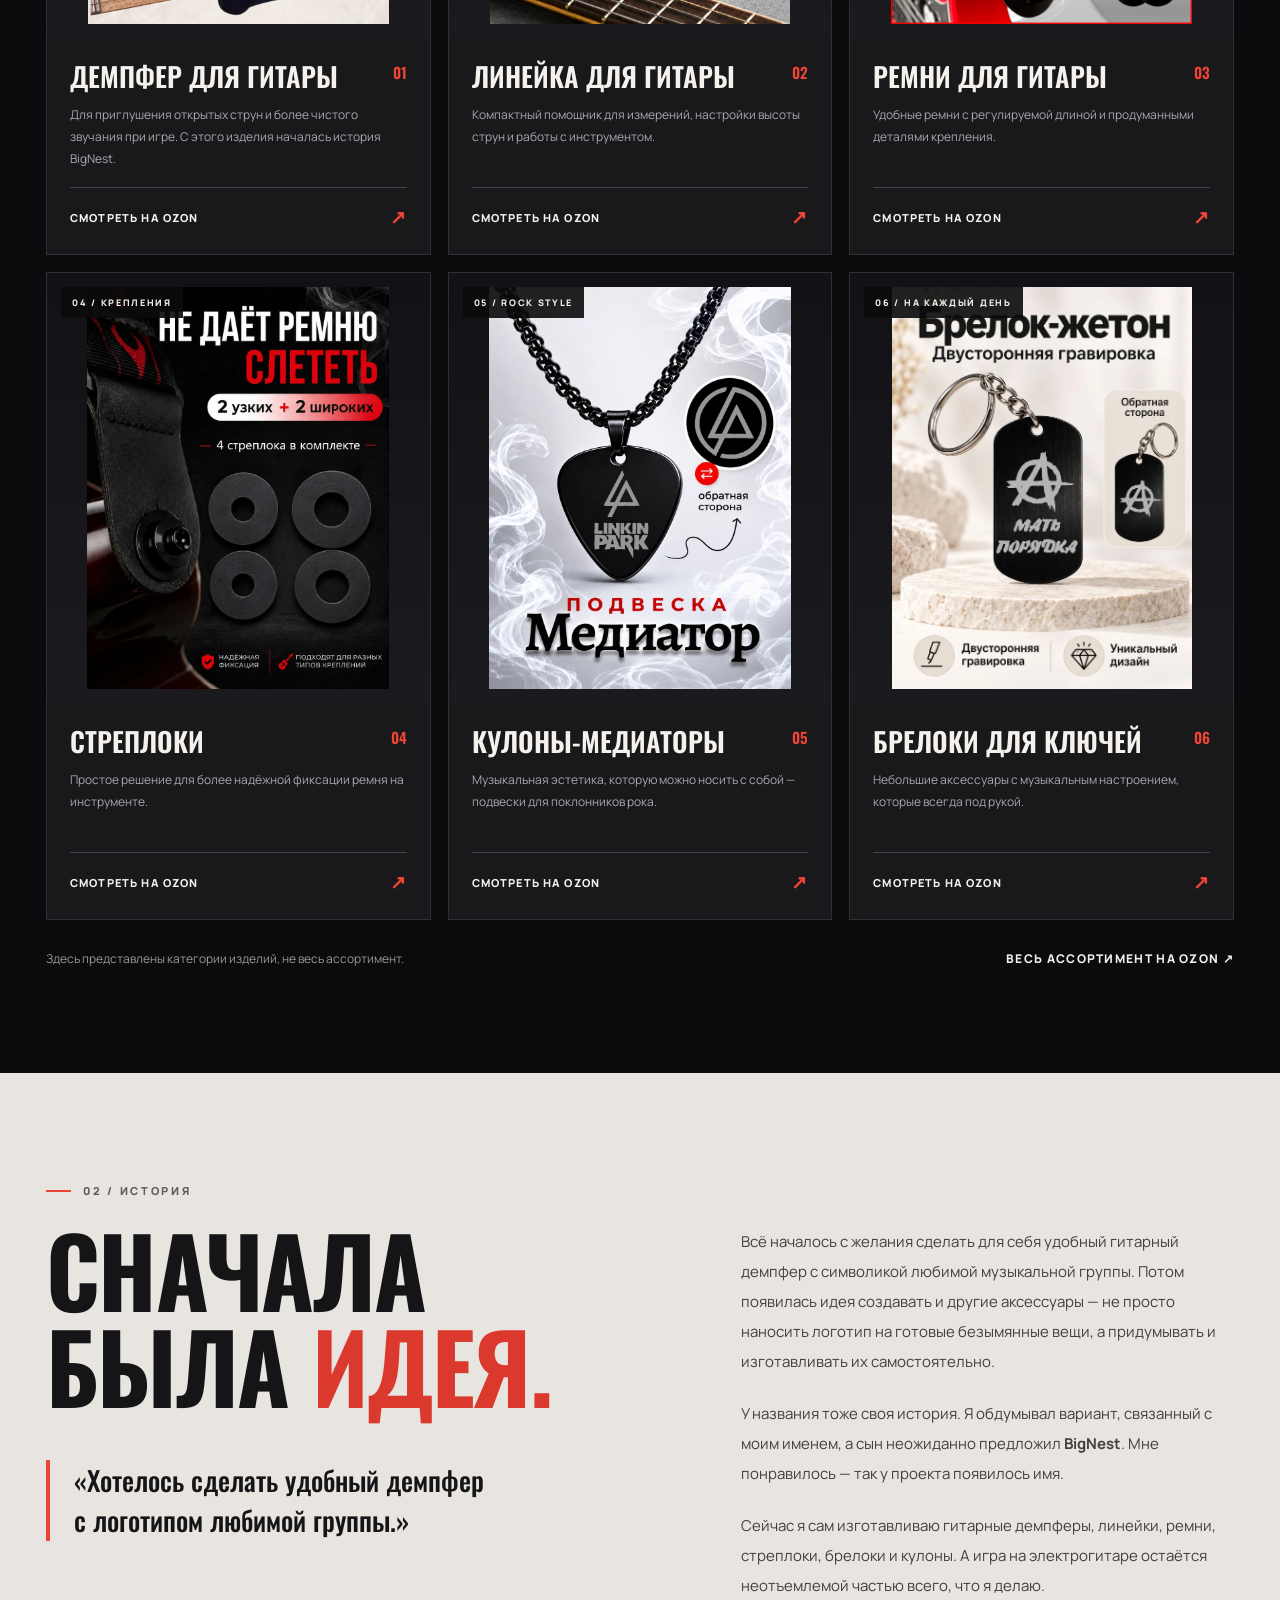
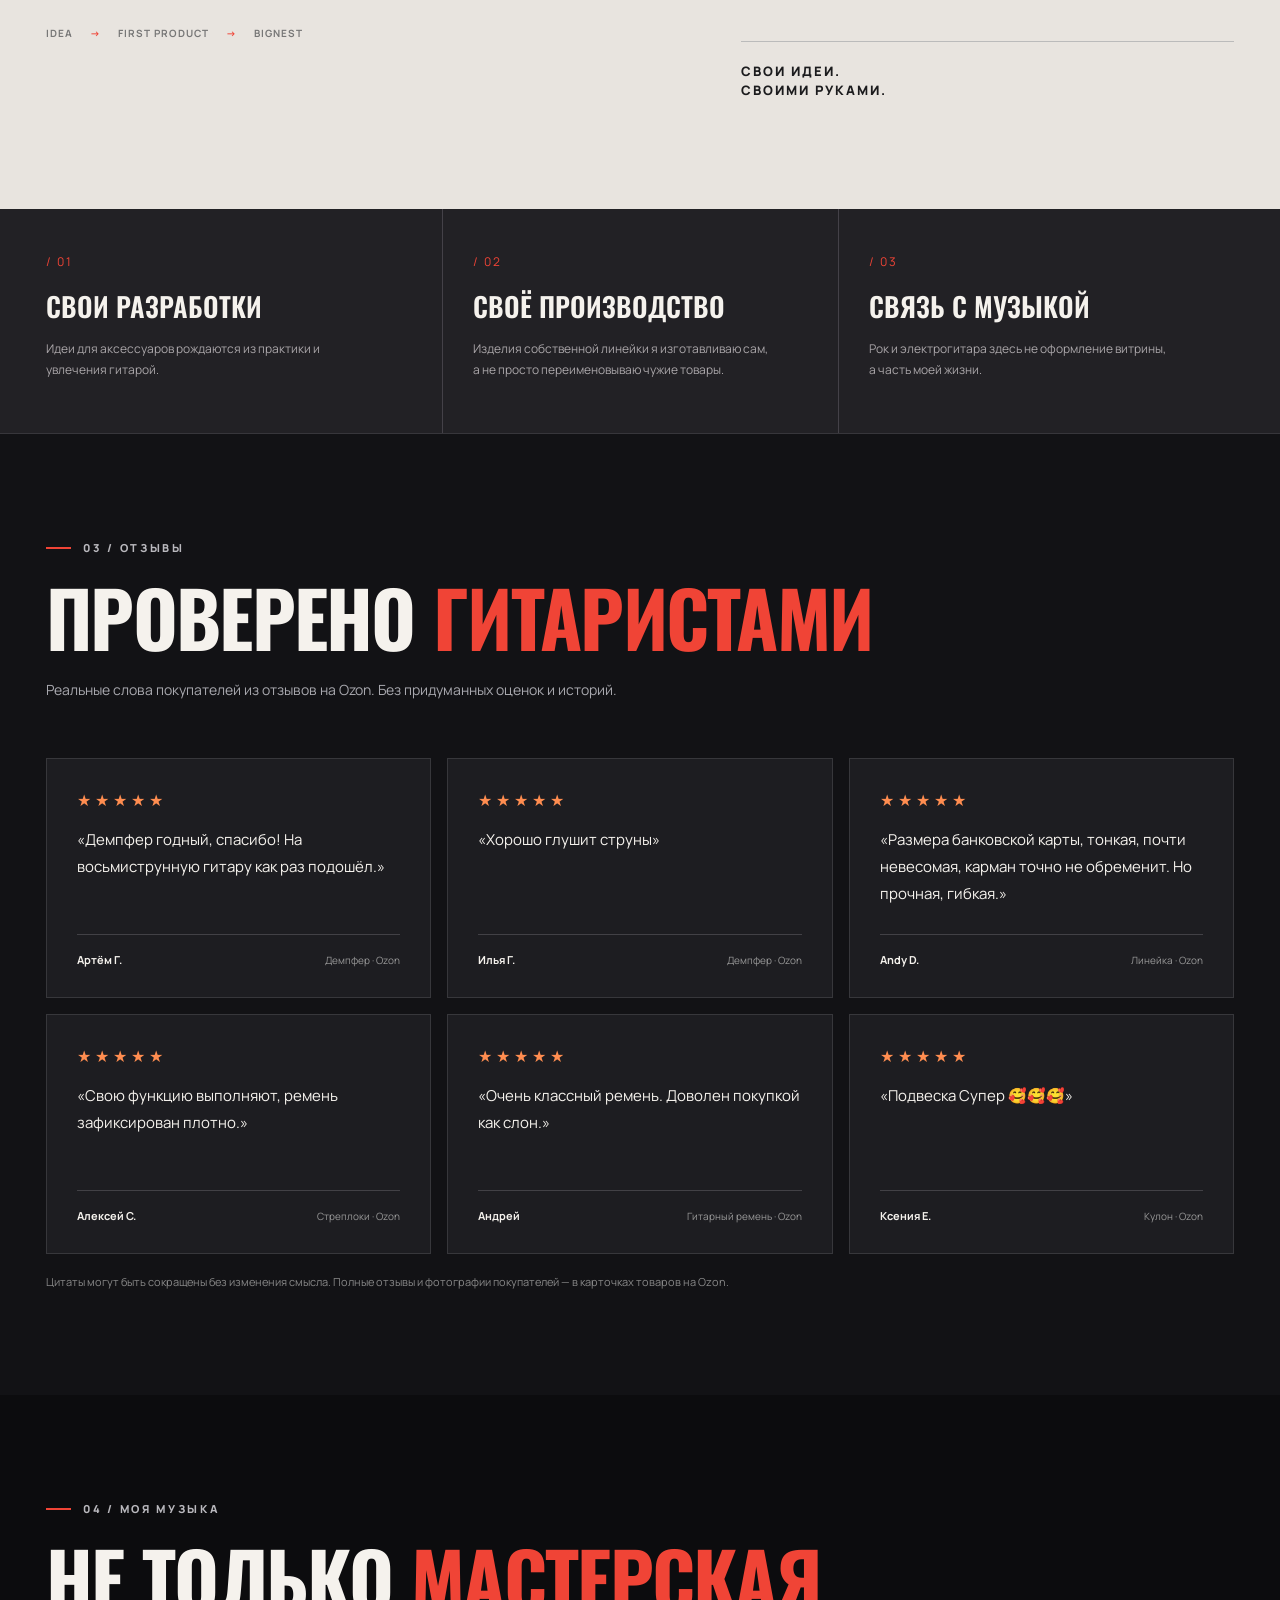
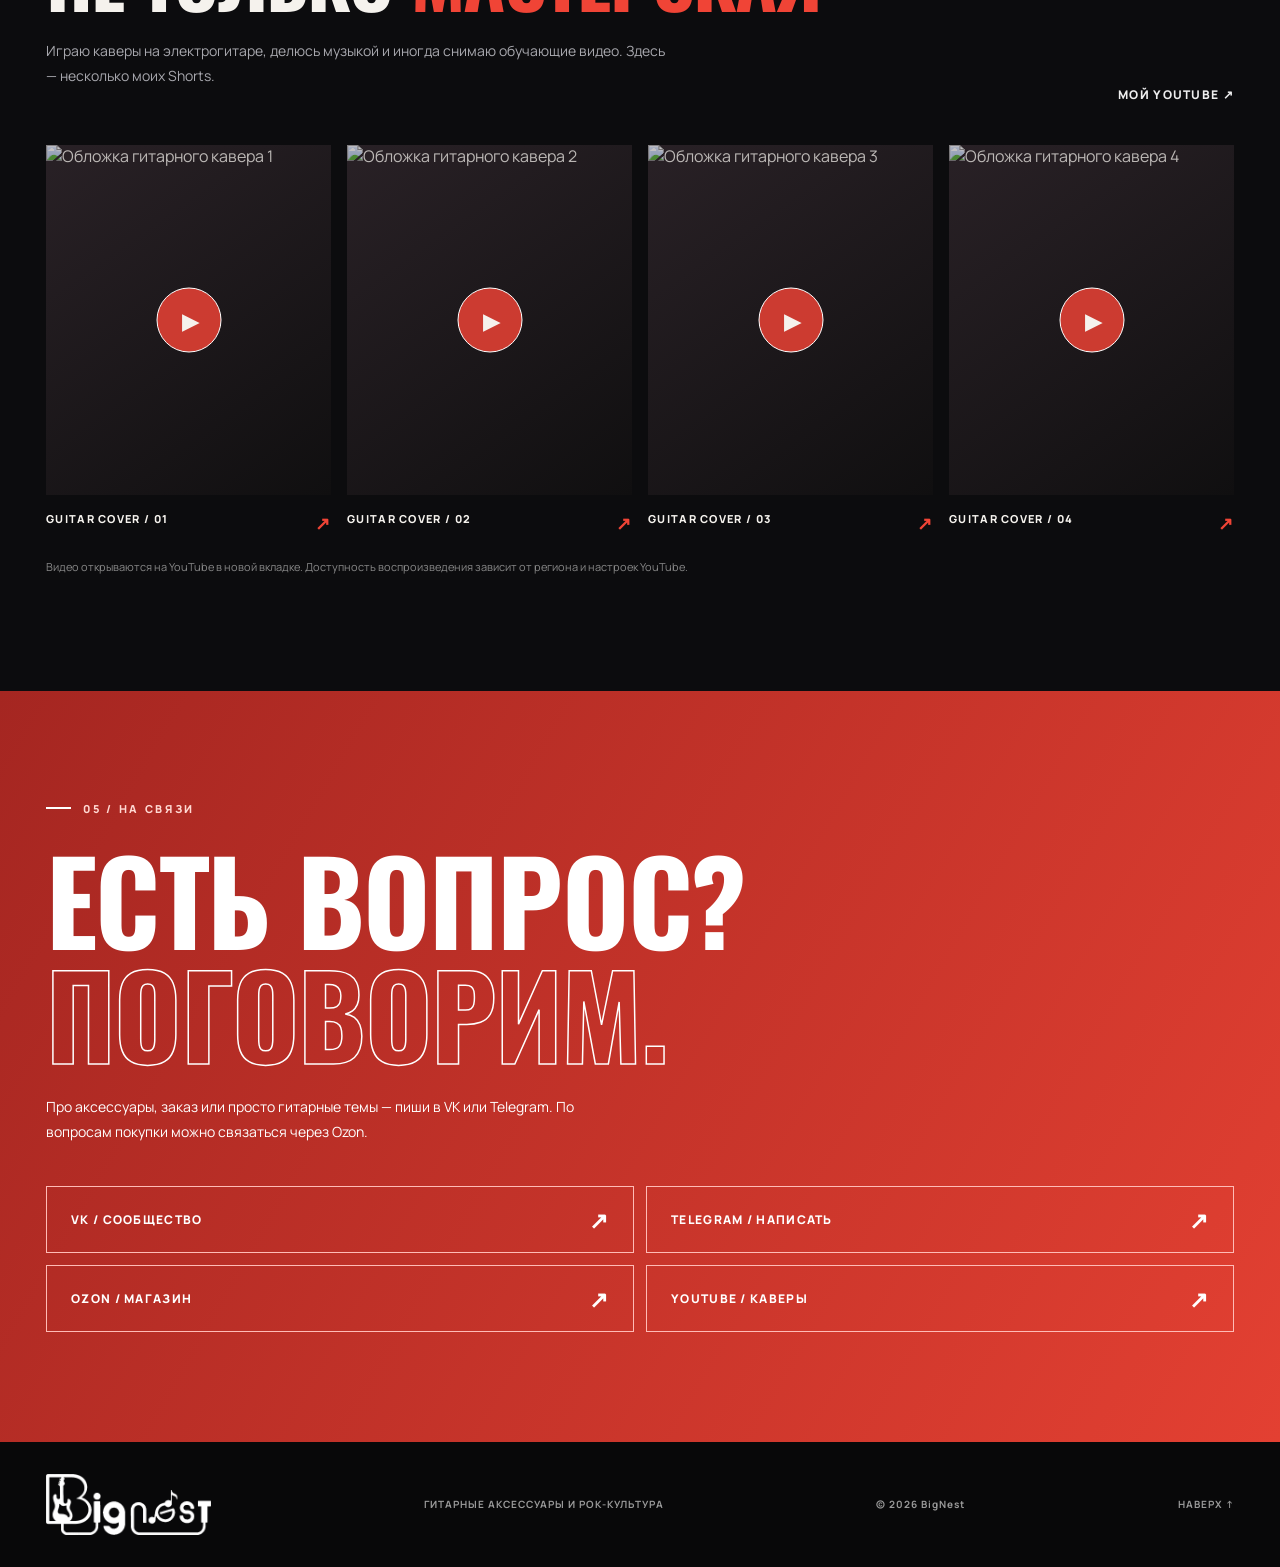
==== commit 0ab42074: "Add files via upload" ====
--- a/index.html
+++ b/index.html
@@ -26,7 +26,7 @@
 <article class="product-card"><div class="product-picture"><img src="assets/strap.webp" alt="Широкий тёмно-синий гитарный ремень с кожаным креплением" loading="lazy"><span class="picture-tag">03 / РЕМНИ</span></div><div class="product-body"><div class="product-heading"><h3>Ремни для гитары</h3><span>03</span></div><p>Удобные ремни с регулируемой длиной и продуманными деталями крепления.</p><a href="https://www.ozon.ru/seller/bignest/" target="_blank" rel="noopener noreferrer" class="product-link">Смотреть на Ozon <span>↗</span></a></div></article>
 <article class="product-card"><div class="product-picture"><img src="assets/straplocks.webp" alt="Комплект из четырёх чёрных шайб-стреплоков для гитарного ремня" loading="lazy"><span class="picture-tag">04 / КРЕПЛЕНИЯ</span></div><div class="product-body"><div class="product-heading"><h3>Стреплоки</h3><span>04</span></div><p>Простое решение для более надёжной фиксации ремня на инструменте.</p><a href="https://www.ozon.ru/seller/bignest/" target="_blank" rel="noopener noreferrer" class="product-link">Смотреть на Ozon <span>↗</span></a></div></article>
 <article class="product-card"><div class="product-picture"><img src="assets/pendant.webp" alt="Чёрный кулон в форме медиатора с символикой Linkin Park" loading="lazy"><span class="picture-tag">05 / ROCK STYLE</span></div><div class="product-body"><div class="product-heading"><h3>Кулоны-медиаторы</h3><span>05</span></div><p>Музыкальная эстетика, которую можно носить с собой — подвески для поклонников рока.</p><a href="https://www.ozon.ru/seller/bignest/" target="_blank" rel="noopener noreferrer" class="product-link">Смотреть на Ozon <span>↗</span></a></div></article>
-<article class="product-card"><div class="product-picture keychain-picture"><div class="keychain-art" aria-hidden="true"><span>BN</span><div class="key-ring"></div><div class="key-pick">♩</div></div><span class="picture-tag">06 / НА КАЖДЫЙ ДЕНЬ</span><span class="illustration-note">ДЕКОРАТИВНАЯ ИЛЛЮСТРАЦИЯ</span></div><div class="product-body"><div class="product-heading"><h3>Брелоки для ключей</h3><span>06</span></div><p>Небольшие аксессуары с музыкальным настроением, которые всегда под рукой.</p><a href="https://www.ozon.ru/seller/bignest/" target="_blank" rel="noopener noreferrer" class="product-link">Смотреть на Ozon <span>↗</span></a></div></article>
+<article class="product-card"><div class="product-picture"><img src="assets/keychain.webp" alt="Брелок-жетон с двусторонней гравировкой, рок-символикой" loading="lazy"><span class="picture-tag">06 / НА КАЖДЫЙ ДЕНЬ</span></div><div class="product-body"><div class="product-heading"><h3>Брелоки для ключей</h3><span>06</span></div><p>Небольшие аксессуары с музыкальным настроением, которые всегда под рукой.</p><a href="https://www.ozon.ru/seller/bignest/" target="_blank" rel="noopener noreferrer" class="product-link">Смотреть на Ozon <span>↗</span></a></div></article>
 </div><div class="catalog-footer"><span>Здесь представлены категории изделий, не весь ассортимент.</span><a class="text-arrow" href="https://www.ozon.ru/seller/bignest/" target="_blank" rel="noopener noreferrer">Весь ассортимент на Ozon ↗</a></div></div></section>
 <section class="manifesto" id="story"><div class="wrap manifesto-grid"><div class="manifesto-left"><div class="eyebrow"><span class="line"></span> 02 / ИСТОРИЯ</div><h2>СНАЧАЛА<br>БЫЛА <span>ИДЕЯ.</span></h2><div class="story-quote">«Хотелось сделать удобный демпфер с логотипом любимой группы.»</div><div class="story-rail"><span>IDEA</span><span>→</span><span>FIRST PRODUCT</span><span>→</span><span>BIGNEST</span></div></div><div class="manifesto-right"><p>Всё началось с желания сделать для себя удобный гитарный демпфер с символикой любимой музыкальной группы. Потом появилась идея создавать и другие аксессуары — не просто наносить логотип на готовые безымянные вещи, а придумывать и изготавливать их самостоятельно.</p><p>У названия тоже своя история. Я обдумывал вариант, связанный с моим именем, а сын неожиданно предложил <strong>BigNest</strong>. Мне понравилось — так у проекта появилось имя.</p><p>Сейчас я сам изготавливаю гитарные демпферы, линейки, ремни, стреплоки, брелоки и кулоны. А игра на электрогитаре остаётся неотъемлемой частью всего, что я делаю.</p><div class="story-sign text-only"><span>СВОИ ИДЕИ.<br>СВОИМИ РУКАМИ.</span></div></div></div></section>
 <section class="values"><div class="wrap values-grid"><div><span class="value-index">/ 01</span><h3>СВОИ РАЗРАБОТКИ</h3><p>Идеи для аксессуаров рождаются из практики и увлечения гитарой.</p></div><div><span class="value-index">/ 02</span><h3>СВОЁ ПРОИЗВОДСТВО</h3><p>Изделия собственной линейки я изготавливаю сам, а не просто переименовываю чужие товары.</p></div><div><span class="value-index">/ 03</span><h3>СВЯЗЬ С МУЗЫКОЙ</h3><p>Рок и электрогитара здесь не оформление витрины, а часть моей жизни.</p></div></div></section>
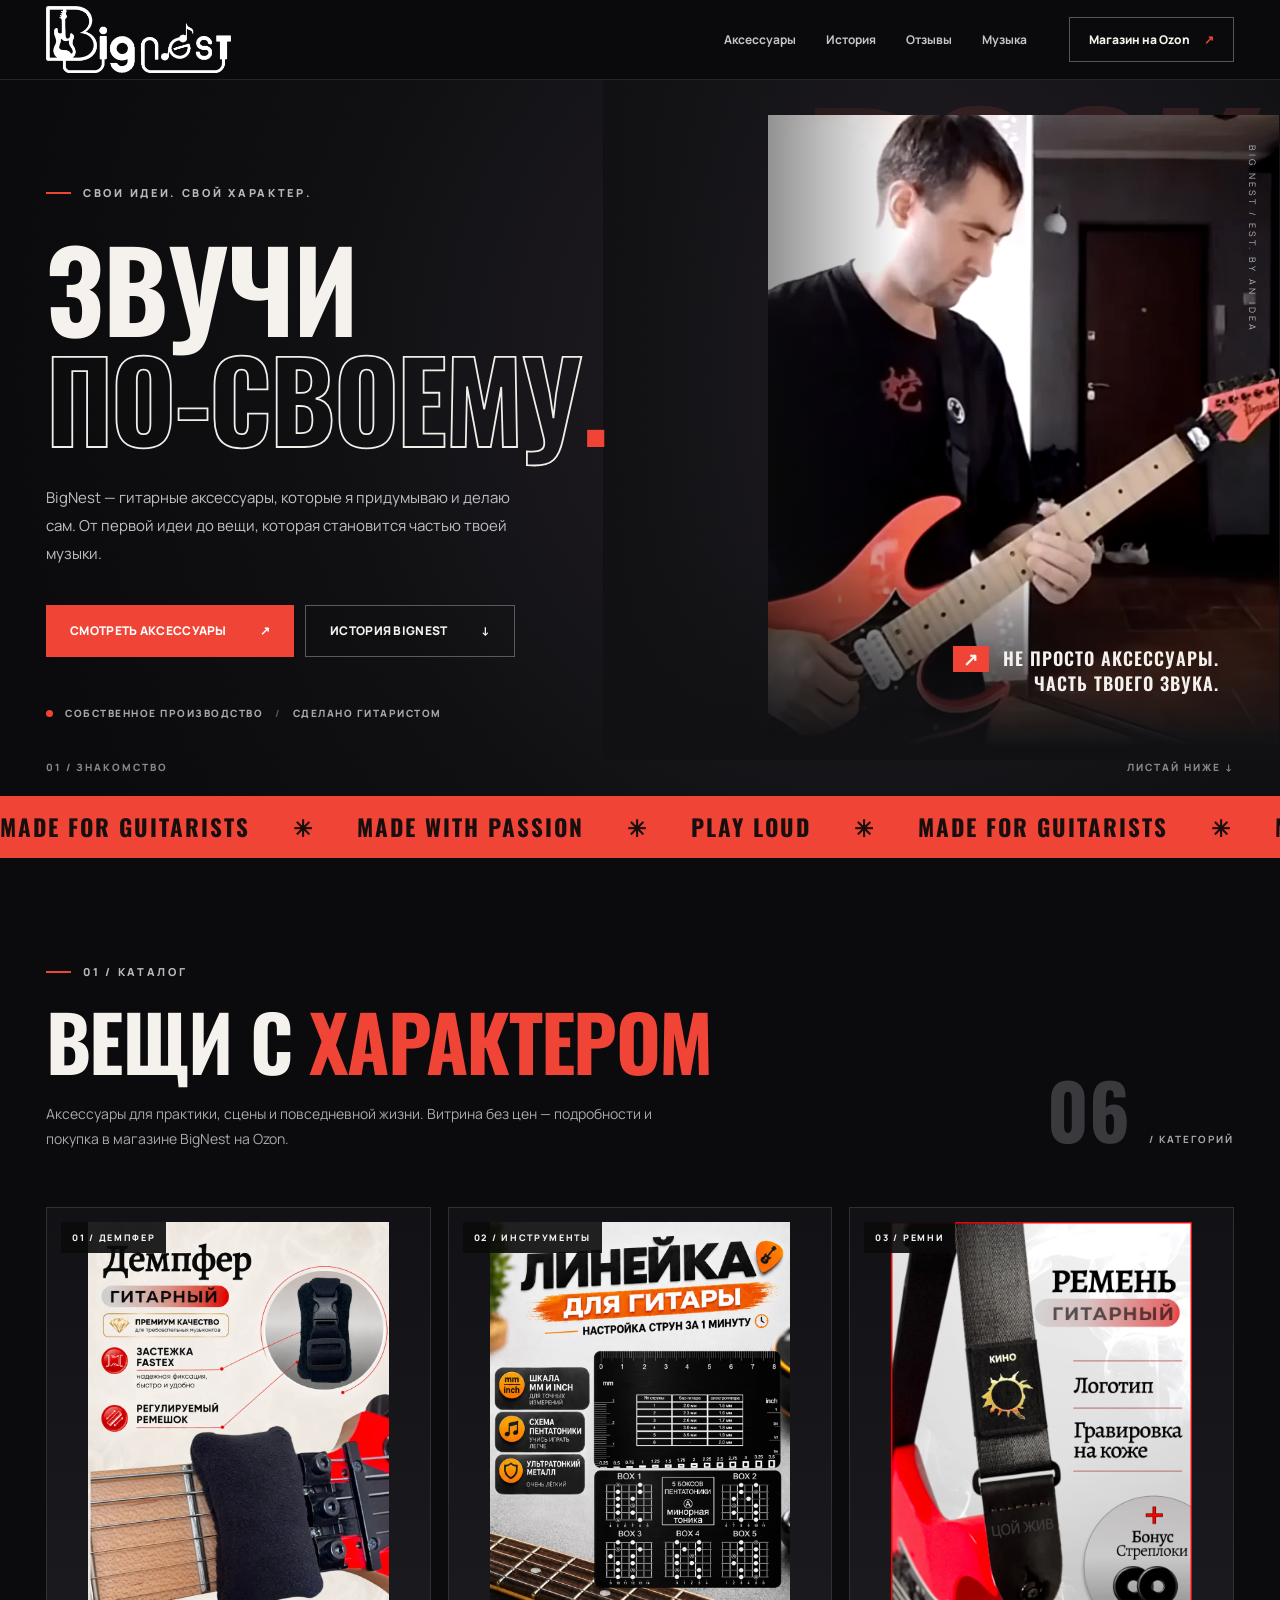
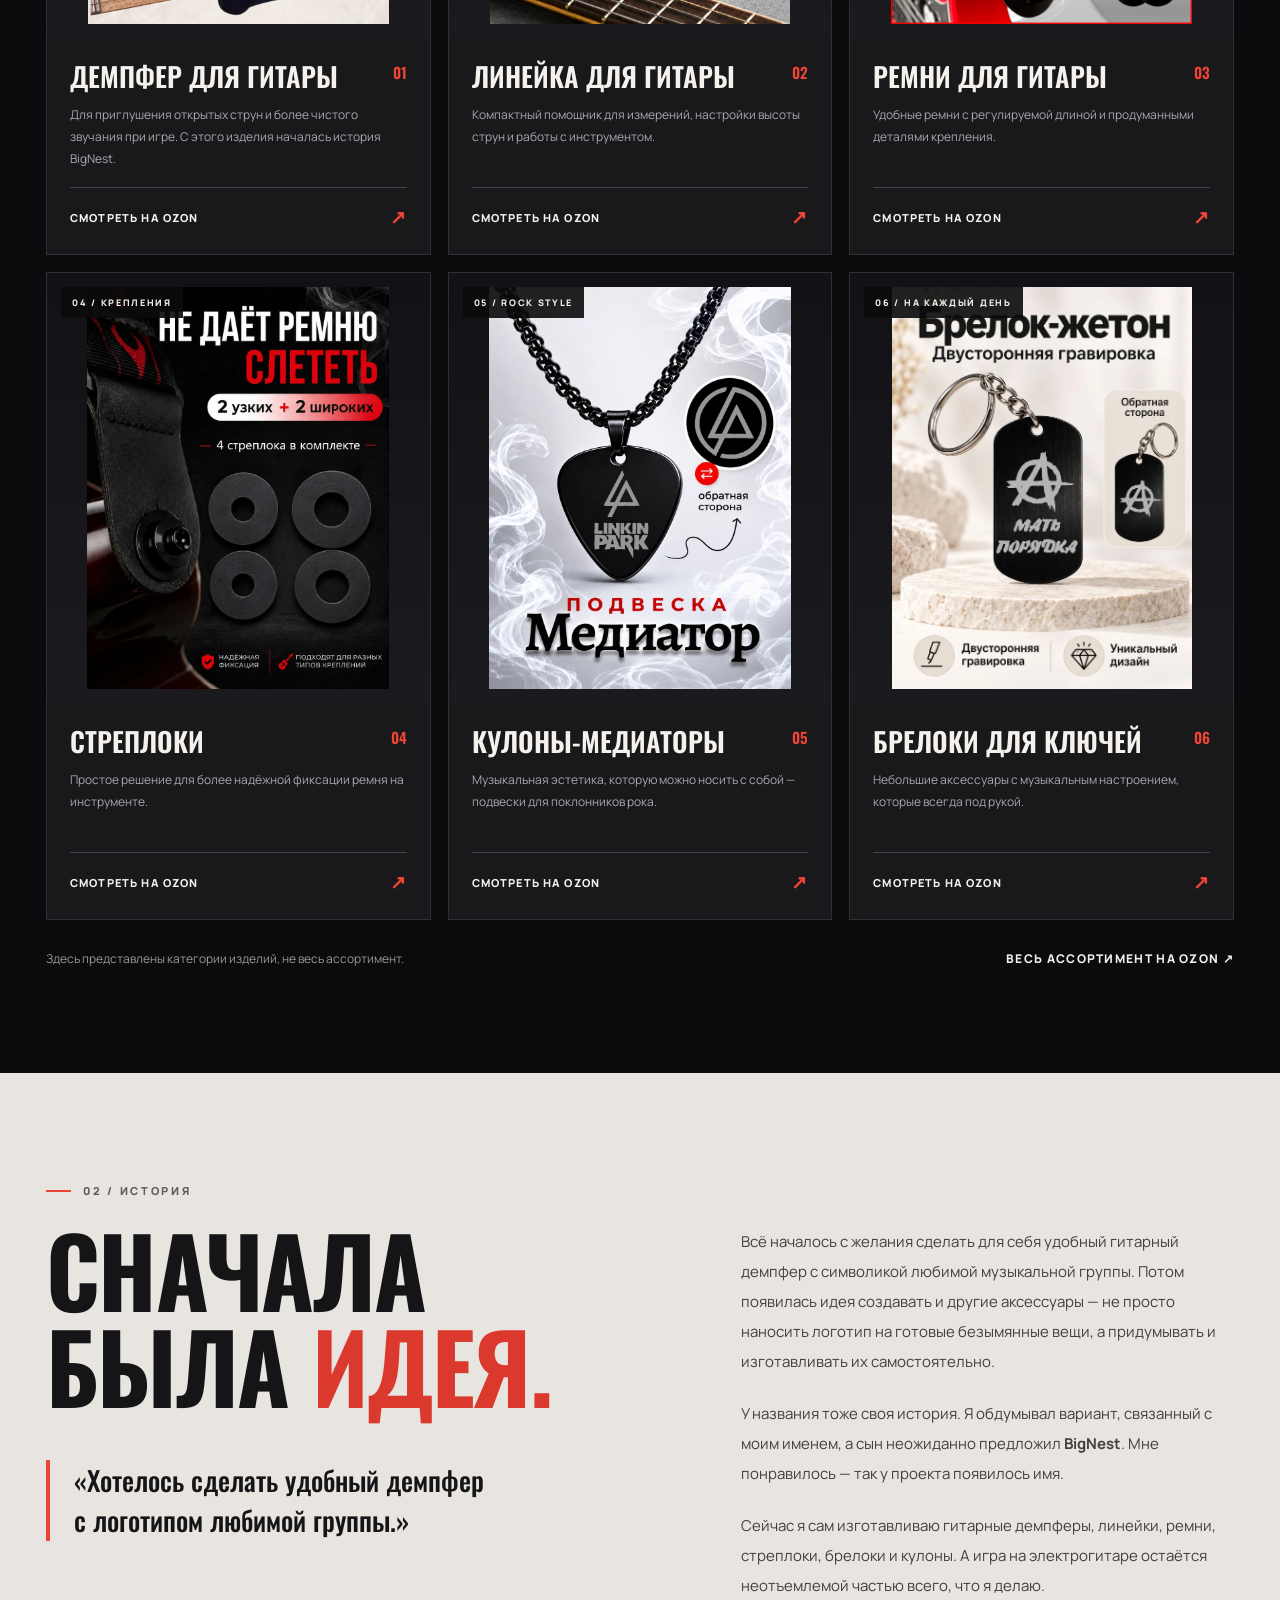
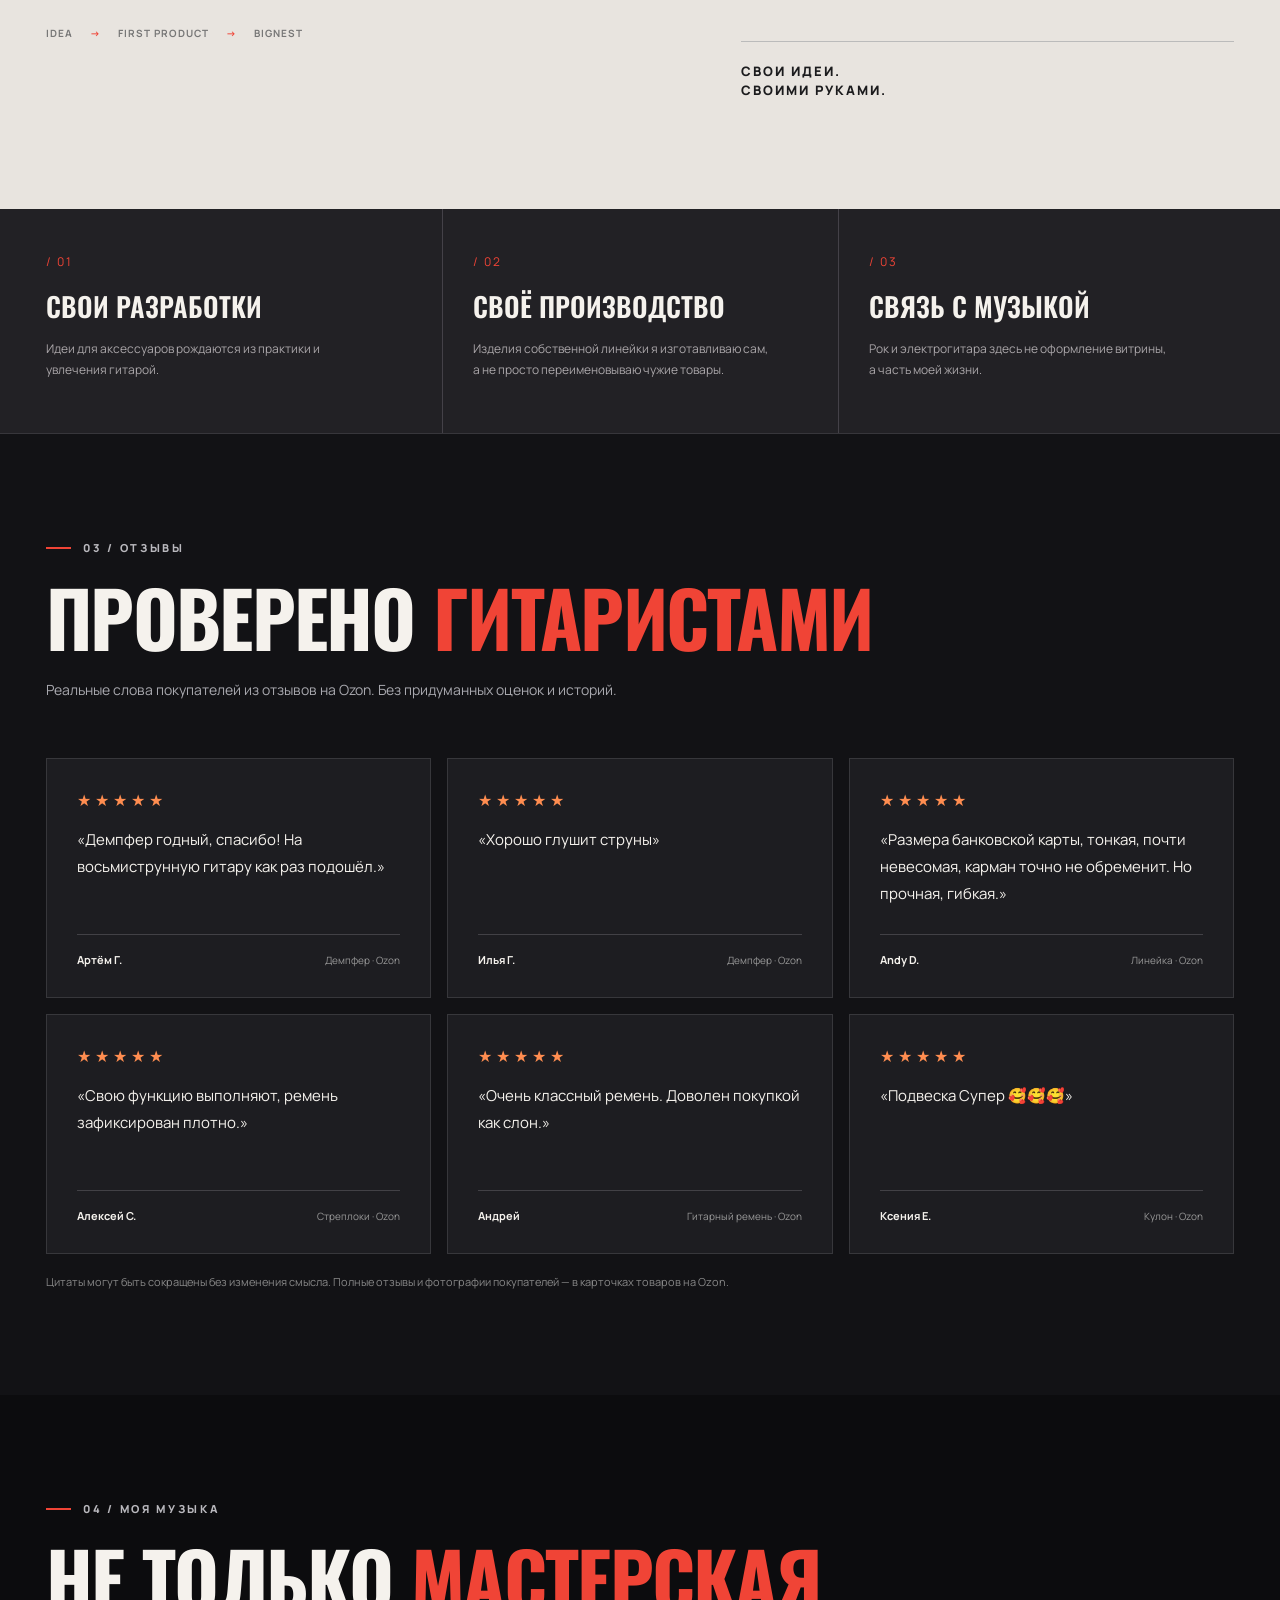
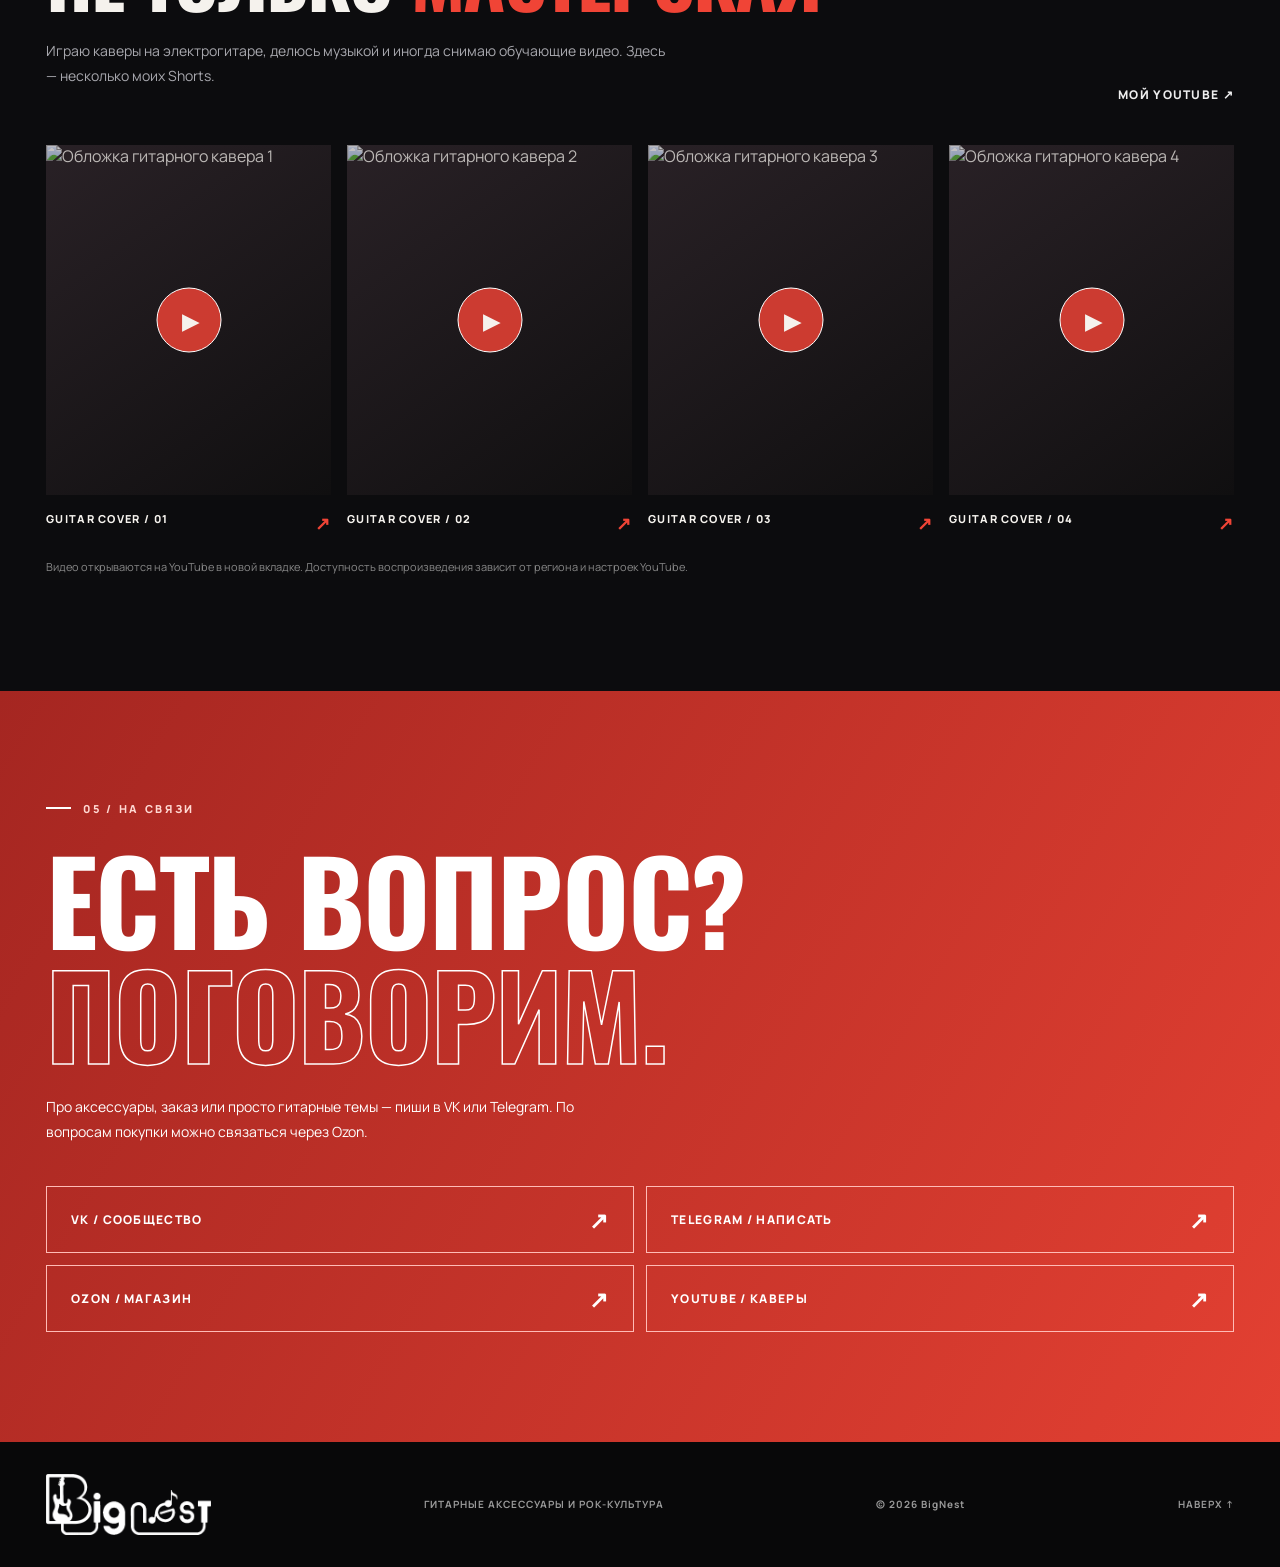
==== commit ce8a943a: "Add files via upload" ====
--- a/index.html
+++ b/index.html
@@ -17,7 +17,7 @@
 <button class="menu-button" id="menuButton" aria-label="Открыть меню" aria-expanded="false" aria-controls="mobileNav"><span></span><span></span><span></span></button>
 </div><nav class="mobile-nav" id="mobileNav" aria-label="Мобильное меню"><a href="#products">Аксессуары</a><a href="#story">История</a><a href="#reviews">Отзывы</a><a href="#music">Музыка</a><a href="https://www.ozon.ru/seller/bignest/" target="_blank" rel="noopener noreferrer">Перейти на Ozon ↗</a></nav></header>
 <main id="main">
-<section class="hero" aria-labelledby="heroTitle"><div class="hero-noise"></div><div class="wrap hero-layout"><div class="hero-content"><div class="eyebrow"><span class="line"></span> НЕ МАСС-МАРКЕТ. СВОЙ ХАРАКТЕР.</div><h1 id="heroTitle">ЗВУЧИ<br><em>ПО-СВОЕМУ<span class="accent">.</span></em></h1><p class="hero-lead">BigNest — гитарные аксессуары, которые я придумываю и делаю сам. От первой идеи до вещи, которая становится частью твоей музыки.</p><div class="hero-actions"><a class="btn btn-red" href="#products">Смотреть аксессуары <span>↗</span></a><a class="btn btn-outline" href="#story">История BigNest <span>↓</span></a></div><div class="hero-foot"><span class="status-pip"></span> СОБСТВЕННОЕ ПРОИЗВОДСТВО <span class="hero-sep">/</span> СДЕЛАНО ГИТАРИСТОМ</div></div><div class="hero-media"><div class="hero-back-text" aria-hidden="true">ROCK<br>ON</div><img src="assets/maker.webp" alt="Создатель BigNest играет на красной электрогитаре" fetchpriority="high"><div class="hero-photo-gradient"></div><div class="photo-label"><span class="red-square">↗</span> НЕ ПРОСТО АКСЕССУАРЫ.<br> ЧАСТЬ ТВОЕГО ЗВУКА.</div><span class="vertical-note">BIG NEST / EST. BY AN IDEA</span></div></div><div class="hero-bottom wrap"><span>01 / ЗНАКОМСТВО</span><span>ЛИСТАЙ НИЖЕ <span aria-hidden="true">↓</span></span></div></section>
+<section class="hero" aria-labelledby="heroTitle"><div class="hero-noise"></div><div class="wrap hero-layout"><div class="hero-content"><div class="eyebrow"><span class="line"></span> СВОИ ИДЕИ. СВОЙ ХАРАКТЕР.</div><h1 id="heroTitle">ЗВУЧИ<br><em>ПО-СВОЕМУ<span class="accent">.</span></em></h1><p class="hero-lead">BigNest — гитарные аксессуары, которые я придумываю и делаю сам. От первой идеи до вещи, которая становится частью твоей музыки.</p><div class="hero-actions"><a class="btn btn-red" href="#products">Смотреть аксессуары <span>↗</span></a><a class="btn btn-outline" href="#story">История BigNest <span>↓</span></a></div><div class="hero-foot"><span class="status-pip"></span> СОБСТВЕННОЕ ПРОИЗВОДСТВО <span class="hero-sep">/</span> СДЕЛАНО ГИТАРИСТОМ</div></div><div class="hero-media"><div class="hero-back-text" aria-hidden="true">ROCK<br>ON</div><img src="assets/maker.webp" alt="Создатель BigNest играет на красной электрогитаре" fetchpriority="high"><div class="hero-photo-gradient"></div><div class="photo-label"><span class="red-square">↗</span> НЕ ПРОСТО АКСЕССУАРЫ.<br> ЧАСТЬ ТВОЕГО ЗВУКА.</div><span class="vertical-note">BIG NEST / EST. BY AN IDEA</span></div></div><div class="hero-bottom wrap"><span>01 / ЗНАКОМСТВО</span><span>ЛИСТАЙ НИЖЕ <span aria-hidden="true">↓</span></span></div></section>
 <div class="marquee" aria-hidden="true"><div class="marquee-inner">MADE FOR GUITARISTS <span>✳</span> MADE WITH PASSION <span>✳</span> PLAY LOUD <span>✳</span> MADE FOR GUITARISTS <span>✳</span> MADE WITH PASSION <span>✳</span> PLAY LOUD <span>✳</span></div></div>
 <section class="section products-section" id="products"><div class="wrap"><div class="section-top"><div><div class="eyebrow"><span class="line"></span> 01 / КАТАЛОГ</div><h2>ВЕЩИ С <span class="red-text">ХАРАКТЕРОМ</span></h2><p class="section-intro">Аксессуары для практики, сцены и повседневной жизни. Витрина без цен — подробности и покупка в магазине BigNest на Ozon.</p></div><div class="counter">06 <span>/ КАТЕГОРИЙ</span></div></div>
 <div class="product-grid">
--- a/styles.css
+++ b/styles.css
@@ -1,6 +1,6 @@
 @import url('https://fonts.googleapis.com/css2?family=Manrope:wght@400;500;600;700;800&family=Oswald:wght@400;500;600;700&display=swap');
-:root{--bg:#0b0b0d;--panel:#151518;--red:#f04436;--text:#f5f2ed;--muted:#a8a8ae;--line:#35353b}*{box-sizing:border-box}html{scroll-behavior:smooth;scroll-padding-top:88px}body{margin:0;background:var(--bg);color:var(--text);font-family:Manrope,Arial,sans-serif;-webkit-font-smoothing:antialiased}a{color:inherit;text-decoration:none}button{font:inherit}img{max-width:100%;display:block}.wrap{max-width:1300px;margin:auto;padding:0 46px}.skip{position:absolute;top:-100px;left:15px;padding:10px;background:white;color:black;z-index:30}.skip:focus{top:10px}.site-header{position:sticky;top:0;background:rgba(11,11,13,.95);backdrop-filter:blur(15px);z-index:20;border-bottom:1px solid #252529}.navbar{height:79px;display:flex;align-items:center;gap:42px}.wordmark{display:flex;align-items:center;line-height:1}.site-logo{display:block;width:220px;max-width:42vw;height:auto}.nav-links{display:flex;gap:30px;margin-left:auto}.nav-links a{font-size:12px;font-weight:700;color:#c6c6c8;transition:color .2s}.nav-links a:hover{color:var(--red)}.header-link{border:1px solid #555;padding:13px 19px;font-size:12px;font-weight:800;white-space:nowrap}.header-link span{color:var(--red);margin-left:12px}.menu-button,.mobile-nav{display:none}.hero{position:relative;overflow:hidden;background:radial-gradient(circle at 68% 40%,#252026 0%,#101013 56%,#0b0b0d 90%)}.hero-noise{pointer-events:none;position:absolute;inset:0;background:repeating-linear-gradient(0deg,transparent,transparent 4px,#ffffff02 5px);opacity:.65}.hero-layout{display:grid;grid-template-columns:57% 43%;min-height:680px;position:relative}.hero-content{position:relative;z-index:2;padding:105px 0 74px}.eyebrow{color:#b9b8bd;font-size:11px;letter-spacing:2.7px;font-weight:800;display:flex;align-items:center;gap:12px}.line{height:2px;width:25px;background:var(--red);display:inline-block}.hero h1,.section h2,.manifesto h2,.contact-section h2{font-family:Oswald,Impact,sans-serif;font-weight:700;line-height:.99;letter-spacing:-1.7px;margin:32px 0}.hero h1{font-size:clamp(75px,8.7vw,136px);white-space:nowrap}.hero h1 em{font-style:normal;color:transparent;-webkit-text-stroke:1.8px #f1eee9}.accent{color:var(--red);-webkit-text-stroke:0}.hero-lead{max-width:490px;color:#c0bec2;line-height:1.85;font-size:15px}.hero-actions{display:flex;flex-wrap:wrap;gap:11px;margin-top:37px}.btn{display:inline-flex;justify-content:space-between;align-items:center;gap:33px;min-height:52px;padding:0 24px;font-size:12px;text-transform:uppercase;letter-spacing:.3px;font-weight:800;transition:transform .2s,background .2s}.btn:hover{transform:translateY(-3px)}.btn-red{background:var(--red);color:#fff}.btn-red:hover{background:#e12d21}.btn-outline{border:1px solid #5a595d}.hero-foot{position:absolute;bottom:40px;left:0;font-size:10px;letter-spacing:1.5px;font-weight:800;color:#a8a6aa;display:flex;align-items:center;gap:12px}.status-pip{height:7px;width:7px;background:var(--red);border-radius:50%}.hero-sep{color:#555}.hero-media{position:relative;min-height:630px;align-self:stretch}.hero-media img{position:absolute;right:-45px;top:35px;width:100%;height:calc(100% - 35px);object-fit:cover;object-position:42% center;filter:contrast(1.08) saturate(.85)}.hero-photo-gradient{position:absolute;inset:0 -46px 0 -120px;background:linear-gradient(90deg,#111114 0%,transparent 45%),linear-gradient(0deg,#111114 2%,transparent 30%);pointer-events:none}.hero-back-text{position:absolute;font:700 200px/.8 Oswald;right:-30px;top:20px;color:#3f2324;opacity:.7}.photo-label{position:absolute;z-index:2;bottom:65px;right:15px;text-align:right;font:600 18px/1.3 Oswald;letter-spacing:1px}.red-square{background:var(--red);padding:1px 10px;display:inline-block;margin-right:8px}.vertical-note{writing-mode:vertical-rl;position:absolute;right:-25px;top:65px;font-size:9px;letter-spacing:3px;color:#b7b4b9}.hero-bottom{display:flex;justify-content:space-between;color:#87868c;font:800 10px Manrope;letter-spacing:2px;padding-bottom:22px}.marquee{background:var(--red);color:#170e0d;overflow:hidden;white-space:nowrap}.marquee-inner{width:max-content;padding:14px 0;font:700 23px Oswald;letter-spacing:2px;animation:marquee 35s linear infinite}.marquee-inner span{padding:0 35px}@keyframes marquee{to{transform:translateX(-50%)}}.section{padding:106px 0}.section-top{display:flex;align-items:end;justify-content:space-between;gap:24px;margin-bottom:42px}.section h2,.manifesto h2,.contact-section h2{font-size:clamp(47px,6vw,79px);margin:23px 0}.red-text{color:var(--red)}.section-intro{color:var(--muted);line-height:1.8;max-width:620px;font-size:14px}.counter{font:700 76px Oswald;color:#39393e;white-space:nowrap}.counter span{font:700 10px Manrope;letter-spacing:2px;color:#aaa}.product-grid{display:grid;grid-template-columns:repeat(3,minmax(0,1fr));gap:17px}.product-card{background:#19191c;border:1px solid #303034;min-width:0;transition:transform .25s,border-color .25s}.product-card:hover{transform:translateY(-5px);border-color:#666}.product-picture{height:430px;overflow:hidden;background:linear-gradient(180deg,#111116,#1a1a1f);position:relative;display:flex;align-items:center;justify-content:center;padding:14px}.product-picture img{width:100%;height:100%;object-fit:contain;object-position:center center;transition:transform .35s}.product-card:hover img{transform:scale(1.02)}.picture-tag{position:absolute;left:14px;top:14px;padding:9px 11px;background:rgba(11,11,12,.9);font-size:9px;letter-spacing:1.7px;font-weight:800}.product-body{padding:23px 23px 24px}.product-heading{display:flex;justify-content:space-between;align-items:start;gap:12px}.product-heading h3{font:600 27px/1.15 Oswald;margin:0;text-transform:uppercase}.product-heading span{color:var(--red);font:600 15px Oswald}.product-body p{color:#a9a8ad;font-size:12px;line-height:1.8;min-height:67px}.product-link{display:flex;justify-content:space-between;align-items:center;border-top:1px solid #44444a;padding-top:16px;margin-top:16px;font-size:11px;letter-spacing:1.15px;text-transform:uppercase;font-weight:800}.product-link span{color:var(--red);font-size:19px}.product-link:hover{color:var(--red)}.keychain-picture{display:grid;place-items:center;background:radial-gradient(circle at 60% 40%,#44444a,#18181b 65%)}.keychain-art{position:relative;width:150px;height:200px;display:grid;place-items:center;transform:rotate(-14deg)}.keychain-art>span{position:absolute;z-index:3;font:700 35px Oswald;top:88px;color:#eee}.key-ring{position:absolute;top:-8px;width:65px;height:65px;border:10px solid #a9a8ae;border-radius:50%;box-shadow:inset 2px 2px 9px #222,4px 4px 10px #111}.key-pick{position:absolute;top:63px;width:150px;height:144px;background:linear-gradient(130deg,#333,#0b0b0e);clip-path:polygon(50% 100%,2% 20%,8% 5%,92% 5%,98% 20%);display:grid;place-items:center;font-size:125px;color:#e13c30;border-radius:25px}.illustration-note{position:absolute;right:12px;bottom:12px;color:#bbb;font-size:8px;letter-spacing:1px}.catalog-footer{display:flex;justify-content:space-between;gap:25px;margin-top:30px;font-size:12px;color:#999;align-items:center}.text-arrow{font-size:12px;text-transform:uppercase;letter-spacing:1.3px;font-weight:800;color:#eee;white-space:nowrap}.text-arrow:hover{color:var(--red)}.manifesto{padding:110px 0;background:#e8e4df;color:#151416}.manifesto .eyebrow{color:#5d5b5b}.manifesto-grid{display:grid;grid-template-columns:1.12fr 1fr;gap:12%}.manifesto h2{font-size:clamp(65px,7.5vw,110px);margin-bottom:48px}.manifesto h2 span{color:#db382e}.story-quote{border-left:4px solid var(--red);padding-left:24px;font:500 27px/1.5 Oswald;max-width:440px}.story-rail{display:flex;gap:17px;align-items:center;font:700 10px Manrope;letter-spacing:1px;margin-top:85px;color:#777}.story-rail span:nth-child(even){color:var(--red)}.manifesto-right{padding-top:44px}.manifesto-right p{font-size:15px;line-height:2;color:#424042;margin:0 0 22px}.story-sign{display:flex;align-items:center;gap:20px;border-top:1px solid #bbb;padding-top:20px;margin-top:40px;font:700 11px Manrope;letter-spacing:1.6px}.story-sign.text-only{justify-content:flex-start}.story-sign.text-only span{font:800 13px/1.4 Manrope;color:#1b1b1d;letter-spacing:2px}.values{background:#222125;border-bottom:1px solid #37363b}.values-grid{display:grid;grid-template-columns:repeat(3,1fr)}.values-grid>div{padding:40px 24px 40px 0}.values-grid>div+div{padding-left:30px;border-left:1px solid #444148}.value-index{color:var(--red);font-size:12px;letter-spacing:2px}.values h3{font:600 27px Oswald;margin:15px 0 8px}.values p{color:#aaa6a9;font-size:12px;line-height:1.8;max-width:300px}.reviews-section{background:#121215}.review-grid{display:grid;grid-template-columns:repeat(3,minmax(0,1fr));gap:16px}.review-card{background:#1d1d21;border:1px solid #37373b;margin:0;padding:30px;min-height:240px;display:flex;flex-direction:column}.stars{font-size:16px;letter-spacing:4px;color:#ff8d50}.review-card p{font-size:15px;line-height:1.8;flex:1}.review-card footer{border-top:1px solid #424146;padding-top:17px;display:flex;justify-content:space-between;gap:10px;align-items:center;font-size:11px}.review-card footer span{color:#999;font-size:10px;text-align:right}.review-note{font-size:11px;color:#888;margin-top:20px}.music-section{background:#0c0c0e}.video-grid{display:grid;grid-template-columns:repeat(4,minmax(0,1fr));gap:16px}.video-card{display:block}.video-frame{height:350px;position:relative;background:linear-gradient(145deg,#292126,#100f10);overflow:hidden}.video-frame img{height:100%;width:100%;object-fit:cover;opacity:.72;transition:transform .3s,opacity .3s}.video-card:hover img{transform:scale(1.06);opacity:1}.play{position:absolute;left:50%;top:50%;transform:translate(-50%,-50%);height:65px;width:65px;border:1px solid #fff;background:#e74135dd;border-radius:50%;display:grid;place-items:center;padding-left:5px;font-size:23px}.video-meta{display:flex;justify-content:space-between;margin-top:16px;font:800 11px Manrope;letter-spacing:1.3px}.video-meta span:last-child{color:var(--red);font-size:18px}.video-hint{font-size:11px;color:#888;margin-top:24px}.contact-section{padding:110px 0;background:linear-gradient(120deg,#a52621,#e34032);color:#fff;overflow:hidden}.contact-wrap{position:relative}.contact-section .eyebrow{color:#ffd8d2}.contact-section .line{background:white}.contact-section h2{font-size:clamp(65px,9vw,126px);margin:25px 0}.contact-section h2 span{color:transparent;-webkit-text-stroke:1.5px #fff}.contact-section p{max-width:530px;font-size:14px;line-height:1.8}.social-links{margin-top:42px;display:grid;grid-template-columns:1fr 1fr;gap:12px}.social-links a{border:1px solid #ffbbb6;min-height:67px;display:flex;align-items:center;justify-content:space-between;padding:0 24px;font:800 12px Manrope;letter-spacing:1.3px;transition:background .2s}.social-links a:hover{background:#ffffff1c}.social-links a span:last-child{font-size:23px}.footer{padding:32px 0;background:#080809}.footer-content{display:flex;justify-content:space-between;align-items:center;gap:20px;font:700 10px Manrope;letter-spacing:1px;color:#999}.footer-brand{display:flex;align-items:center}.footer-logo{width:165px;max-width:100%;height:auto;display:block}.footer a:last-child:hover{color:white}
-@media(max-width:1050px){.wrap{padding:0 28px}.navbar{gap:22px}.nav-links{gap:18px}.site-logo{width:200px}.hero-layout{grid-template-columns:60% 40%}.hero h1{font-size:clamp(65px,8.5vw,104px)}.hero-media img{right:-28px}.hero-photo-gradient{right:-28px}.product-picture{height:380px}.product-heading h3{font-size:24px}.video-frame{height:300px}.manifesto-grid{gap:6%}}
-@media(max-width:760px){.wrap{padding:0 20px}.navbar{height:67px}.nav-links,.header-link{display:none}.site-logo{width:185px}.menu-button{display:flex;flex-direction:column;gap:5px;margin-left:auto;background:transparent;border:0;padding:10px;cursor:pointer}.menu-button span{height:2px;width:25px;background:#eee}.mobile-nav{display:none;flex-direction:column;gap:0;background:#151518;border-top:1px solid #333;padding:10px 20px 20px}.mobile-nav.is-open{display:flex}.mobile-nav a{padding:13px 4px;border-bottom:1px solid #333;font-size:13px}.hero-layout{display:block;min-height:0}.hero-content{padding:70px 0 36px}.hero h1{font-size:clamp(59px,14vw,104px);margin:25px 0}.hero-lead{font-size:13px;line-height:1.8;max-width:540px}.hero-foot{position:static;margin-top:38px;flex-wrap:wrap;font-size:9px}.hero-media{height:420px;min-height:0;margin-left:-20px;margin-right:-20px}.hero-media img{right:0;top:0;height:100%;object-position:center 38%}.hero-photo-gradient{inset:0;background:linear-gradient(0deg,#111114 0%,transparent 40%)}.hero-back-text{font-size:140px;right:12px}.photo-label{right:24px;bottom:30px}.vertical-note{display:none}.hero-bottom{padding-top:16px}.section{padding:72px 0}.section h2,.manifesto h2{font-size:clamp(48px,10vw,70px)}.section-top{align-items:start}.counter{display:none}.product-grid{grid-template-columns:repeat(2,minmax(0,1fr));gap:12px}.product-picture{height:340px;padding:10px}.product-body{padding:18px}.product-body p{font-size:11px;min-height:80px}.product-heading h3{font-size:23px}.product-link{font-size:10px}.manifesto{padding:70px 0}.manifesto-grid{grid-template-columns:1fr;gap:28px}.manifesto h2{margin-bottom:35px}.manifesto-right{padding-top:0}.story-rail{margin-top:35px}.values-grid{grid-template-columns:1fr}.values-grid>div,.values-grid>div+div{padding:26px 0;border-left:0;border-bottom:1px solid #444}.review-grid{grid-template-columns:repeat(2,minmax(0,1fr))}.review-card{padding:22px;min-height:230px}.video-grid{grid-template-columns:repeat(2,minmax(0,1fr))}.video-frame{height:330px}.contact-section{padding:75px 0}.contact-section h2{font-size:clamp(60px,11vw,95px)}.footer-content{flex-wrap:wrap}}
-@media(max-width:480px){.hero h1{font-size:clamp(51px,14vw,75px)}.hero h1 em{-webkit-text-stroke:1px #eee}.site-logo{width:165px}.hero-media{height:370px}.hero-actions{gap:8px}.btn{font-size:10px;padding:0 14px;gap:12px;min-height:48px}.hero-foot{line-height:1.5}.section h2{font-size:48px}.section-top{display:block}.product-grid{grid-template-columns:1fr}.product-picture{height:430px;padding:12px}.product-body p{min-height:0}.catalog-footer{align-items:flex-start;flex-direction:column}.review-grid{grid-template-columns:1fr}.review-card{min-height:0}.video-grid{gap:10px}.video-frame{height:260px}.video-meta{font-size:8px;letter-spacing:.5px}.social-links{grid-template-columns:1fr}.contact-section h2{font-size:61px}.footer-content{display:grid;grid-template-columns:1fr 1fr}.footer-content span:nth-child(2){grid-column:1/-1;grid-row:2}.story-quote{font-size:23px}.footer-logo{width:140px}}
+:root{--bg:#0b0b0d;--panel:#151518;--red:#f04436;--text:#f5f2ed;--muted:#a8a8ae;--line:#35353b}*{box-sizing:border-box}html{scroll-behavior:smooth;scroll-padding-top:88px}body{margin:0;background:var(--bg);color:var(--text);font-family:Manrope,Arial,sans-serif;-webkit-font-smoothing:antialiased}a{color:inherit;text-decoration:none}button{font:inherit}img{max-width:100%;display:block}.wrap{max-width:1300px;margin:auto;padding:0 46px}.skip{position:absolute;top:-100px;left:15px;padding:10px;background:white;color:black;z-index:30}.skip:focus{top:10px}.site-header{position:sticky;top:0;background:rgba(11,11,13,.95);backdrop-filter:blur(15px);z-index:20;border-bottom:1px solid #252529}.navbar{height:79px;display:flex;align-items:center;gap:42px}.wordmark{display:flex;align-items:center;line-height:1}.site-logo{display:block;width:185px;max-width:42vw;height:auto}.nav-links{display:flex;gap:30px;margin-left:auto}.nav-links a{font-size:12px;font-weight:700;color:#c6c6c8;transition:color .2s}.nav-links a:hover{color:var(--red)}.header-link{border:1px solid #555;padding:13px 19px;font-size:12px;font-weight:800;white-space:nowrap}.header-link span{color:var(--red);margin-left:12px}.menu-button,.mobile-nav{display:none}.hero{position:relative;overflow:hidden;background:radial-gradient(circle at 68% 40%,#252026 0%,#101013 56%,#0b0b0d 90%)}.hero-noise{pointer-events:none;position:absolute;inset:0;background:repeating-linear-gradient(0deg,transparent,transparent 4px,#ffffff02 5px);opacity:.65}.hero-layout{display:grid;grid-template-columns:57% 43%;min-height:680px;position:relative}.hero-content{position:relative;z-index:2;padding:105px 0 74px}.eyebrow{color:#b9b8bd;font-size:11px;letter-spacing:2.7px;font-weight:800;display:flex;align-items:center;gap:12px}.line{height:2px;width:25px;background:var(--red);display:inline-block}.hero h1,.section h2,.manifesto h2,.contact-section h2{font-family:Oswald,Impact,sans-serif;font-weight:700;line-height:.99;letter-spacing:-1.7px;margin:32px 0}.hero h1{font-size:clamp(75px,8.7vw,136px);white-space:nowrap}.hero h1 em{font-style:normal;color:transparent;-webkit-text-stroke:1.8px #f1eee9}.accent{color:var(--red);-webkit-text-stroke:0}.hero-lead{max-width:490px;color:#c0bec2;line-height:1.85;font-size:15px}.hero-actions{display:flex;flex-wrap:wrap;gap:11px;margin-top:37px}.btn{display:inline-flex;justify-content:space-between;align-items:center;gap:33px;min-height:52px;padding:0 24px;font-size:12px;text-transform:uppercase;letter-spacing:.3px;font-weight:800;transition:transform .2s,background .2s}.btn:hover{transform:translateY(-3px)}.btn-red{background:var(--red);color:#fff}.btn-red:hover{background:#e12d21}.btn-outline{border:1px solid #5a595d}.hero-foot{position:absolute;bottom:40px;left:0;font-size:10px;letter-spacing:1.5px;font-weight:800;color:#a8a6aa;display:flex;align-items:center;gap:12px}.status-pip{height:7px;width:7px;background:var(--red);border-radius:50%}.hero-sep{color:#555}.hero-media{position:relative;min-height:630px;align-self:stretch}.hero-media img{position:absolute;right:-45px;top:35px;width:100%;height:calc(100% - 35px);object-fit:cover;object-position:42% center;filter:contrast(1.08) saturate(.85)}.hero-photo-gradient{position:absolute;inset:0 -46px 0 -120px;background:linear-gradient(90deg,#111114 0%,transparent 45%),linear-gradient(0deg,#111114 2%,transparent 30%);pointer-events:none}.hero-back-text{position:absolute;font:700 200px/.8 Oswald;right:-30px;top:20px;color:#3f2324;opacity:.7}.photo-label{position:absolute;z-index:2;bottom:65px;right:15px;text-align:right;font:600 18px/1.3 Oswald;letter-spacing:1px}.red-square{background:var(--red);padding:1px 10px;display:inline-block;margin-right:8px}.vertical-note{writing-mode:vertical-rl;position:absolute;right:-25px;top:65px;font-size:9px;letter-spacing:3px;color:#b7b4b9}.hero-bottom{display:flex;justify-content:space-between;color:#87868c;font:800 10px Manrope;letter-spacing:2px;padding-bottom:22px}.marquee{background:var(--red);color:#170e0d;overflow:hidden;white-space:nowrap}.marquee-inner{width:max-content;padding:14px 0;font:700 23px Oswald;letter-spacing:2px;animation:marquee 35s linear infinite}.marquee-inner span{padding:0 35px}@keyframes marquee{to{transform:translateX(-50%)}}.section{padding:106px 0}.section-top{display:flex;align-items:end;justify-content:space-between;gap:24px;margin-bottom:42px}.section h2,.manifesto h2,.contact-section h2{font-size:clamp(47px,6vw,79px);margin:23px 0}.red-text{color:var(--red)}.section-intro{color:var(--muted);line-height:1.8;max-width:620px;font-size:14px}.counter{font:700 76px Oswald;color:#39393e;white-space:nowrap}.counter span{font:700 10px Manrope;letter-spacing:2px;color:#aaa}.product-grid{display:grid;grid-template-columns:repeat(3,minmax(0,1fr));gap:17px}.product-card{background:#19191c;border:1px solid #303034;min-width:0;transition:transform .25s,border-color .25s}.product-card:hover{transform:translateY(-5px);border-color:#666}.product-picture{height:430px;overflow:hidden;background:linear-gradient(180deg,#111116,#1a1a1f);position:relative;display:flex;align-items:center;justify-content:center;padding:14px}.product-picture img{width:100%;height:100%;object-fit:contain;object-position:center center;transition:transform .35s}.product-card:hover img{transform:scale(1.02)}.picture-tag{position:absolute;left:14px;top:14px;padding:9px 11px;background:rgba(11,11,12,.9);font-size:9px;letter-spacing:1.7px;font-weight:800}.product-body{padding:23px 23px 24px}.product-heading{display:flex;justify-content:space-between;align-items:start;gap:12px}.product-heading h3{font:600 27px/1.15 Oswald;margin:0;text-transform:uppercase}.product-heading span{color:var(--red);font:600 15px Oswald}.product-body p{color:#a9a8ad;font-size:12px;line-height:1.8;min-height:67px}.product-link{display:flex;justify-content:space-between;align-items:center;border-top:1px solid #44444a;padding-top:16px;margin-top:16px;font-size:11px;letter-spacing:1.15px;text-transform:uppercase;font-weight:800}.product-link span{color:var(--red);font-size:19px}.product-link:hover{color:var(--red)}.keychain-picture{display:grid;place-items:center;background:radial-gradient(circle at 60% 40%,#44444a,#18181b 65%)}.keychain-art{position:relative;width:150px;height:200px;display:grid;place-items:center;transform:rotate(-14deg)}.keychain-art>span{position:absolute;z-index:3;font:700 35px Oswald;top:88px;color:#eee}.key-ring{position:absolute;top:-8px;width:65px;height:65px;border:10px solid #a9a8ae;border-radius:50%;box-shadow:inset 2px 2px 9px #222,4px 4px 10px #111}.key-pick{position:absolute;top:63px;width:150px;height:144px;background:linear-gradient(130deg,#333,#0b0b0e);clip-path:polygon(50% 100%,2% 20%,8% 5%,92% 5%,98% 20%);display:grid;place-items:center;font-size:125px;color:#e13c30;border-radius:25px}.illustration-note{position:absolute;right:12px;bottom:12px;color:#bbb;font-size:8px;letter-spacing:1px}.catalog-footer{display:flex;justify-content:space-between;gap:25px;margin-top:30px;font-size:12px;color:#999;align-items:center}.text-arrow{font-size:12px;text-transform:uppercase;letter-spacing:1.3px;font-weight:800;color:#eee;white-space:nowrap}.text-arrow:hover{color:var(--red)}.manifesto{padding:110px 0;background:#e8e4df;color:#151416}.manifesto .eyebrow{color:#5d5b5b}.manifesto-grid{display:grid;grid-template-columns:1.12fr 1fr;gap:12%}.manifesto h2{font-size:clamp(65px,7.5vw,110px);margin-bottom:48px}.manifesto h2 span{color:#db382e}.story-quote{border-left:4px solid var(--red);padding-left:24px;font:500 27px/1.5 Oswald;max-width:440px}.story-rail{display:flex;gap:17px;align-items:center;font:700 10px Manrope;letter-spacing:1px;margin-top:85px;color:#777}.story-rail span:nth-child(even){color:var(--red)}.manifesto-right{padding-top:44px}.manifesto-right p{font-size:15px;line-height:2;color:#424042;margin:0 0 22px}.story-sign{display:flex;align-items:center;gap:20px;border-top:1px solid #bbb;padding-top:20px;margin-top:40px;font:700 11px Manrope;letter-spacing:1.6px}.story-sign.text-only{justify-content:flex-start}.story-sign.text-only span{font:800 13px/1.4 Manrope;color:#1b1b1d;letter-spacing:2px}.values{background:#222125;border-bottom:1px solid #37363b}.values-grid{display:grid;grid-template-columns:repeat(3,1fr)}.values-grid>div{padding:40px 24px 40px 0}.values-grid>div+div{padding-left:30px;border-left:1px solid #444148}.value-index{color:var(--red);font-size:12px;letter-spacing:2px}.values h3{font:600 27px Oswald;margin:15px 0 8px}.values p{color:#aaa6a9;font-size:12px;line-height:1.8;max-width:300px}.reviews-section{background:#121215}.review-grid{display:grid;grid-template-columns:repeat(3,minmax(0,1fr));gap:16px}.review-card{background:#1d1d21;border:1px solid #37373b;margin:0;padding:30px;min-height:240px;display:flex;flex-direction:column}.stars{font-size:16px;letter-spacing:4px;color:#ff8d50}.review-card p{font-size:15px;line-height:1.8;flex:1}.review-card footer{border-top:1px solid #424146;padding-top:17px;display:flex;justify-content:space-between;gap:10px;align-items:center;font-size:11px}.review-card footer span{color:#999;font-size:10px;text-align:right}.review-note{font-size:11px;color:#888;margin-top:20px}.music-section{background:#0c0c0e}.video-grid{display:grid;grid-template-columns:repeat(4,minmax(0,1fr));gap:16px}.video-card{display:block}.video-frame{height:350px;position:relative;background:linear-gradient(145deg,#292126,#100f10);overflow:hidden}.video-frame img{height:100%;width:100%;object-fit:cover;opacity:.72;transition:transform .3s,opacity .3s}.video-card:hover img{transform:scale(1.06);opacity:1}.play{position:absolute;left:50%;top:50%;transform:translate(-50%,-50%);height:65px;width:65px;border:1px solid #fff;background:#e74135dd;border-radius:50%;display:grid;place-items:center;padding-left:5px;font-size:23px}.video-meta{display:flex;justify-content:space-between;margin-top:16px;font:800 11px Manrope;letter-spacing:1.3px}.video-meta span:last-child{color:var(--red);font-size:18px}.video-hint{font-size:11px;color:#888;margin-top:24px}.contact-section{padding:110px 0;background:linear-gradient(120deg,#a52621,#e34032);color:#fff;overflow:hidden}.contact-wrap{position:relative}.contact-section .eyebrow{color:#ffd8d2}.contact-section .line{background:white}.contact-section h2{font-size:clamp(65px,9vw,126px);margin:25px 0}.contact-section h2 span{color:transparent;-webkit-text-stroke:1.5px #fff}.contact-section p{max-width:530px;font-size:14px;line-height:1.8}.social-links{margin-top:42px;display:grid;grid-template-columns:1fr 1fr;gap:12px}.social-links a{border:1px solid #ffbbb6;min-height:67px;display:flex;align-items:center;justify-content:space-between;padding:0 24px;font:800 12px Manrope;letter-spacing:1.3px;transition:background .2s}.social-links a:hover{background:#ffffff1c}.social-links a span:last-child{font-size:23px}.footer{padding:32px 0;background:#080809}.footer-content{display:flex;justify-content:space-between;align-items:center;gap:20px;font:700 10px Manrope;letter-spacing:1px;color:#999}.footer-brand{display:flex;align-items:center}.footer-logo{width:165px;max-width:100%;height:auto;display:block}.footer a:last-child:hover{color:white}
+@media(max-width:1050px){.wrap{padding:0 28px}.navbar{gap:22px}.nav-links{gap:18px}.site-logo{width:175px}.hero-layout{grid-template-columns:60% 40%}.hero h1{font-size:clamp(65px,8.5vw,104px)}.hero-media img{right:-28px}.hero-photo-gradient{right:-28px}.product-picture{height:380px}.product-heading h3{font-size:24px}.video-frame{height:300px}.manifesto-grid{gap:6%}}
+@media(max-width:760px){.wrap{padding:0 20px}.navbar{height:67px}.nav-links,.header-link{display:none}.site-logo{width:160px}.menu-button{display:flex;flex-direction:column;gap:5px;margin-left:auto;background:transparent;border:0;padding:10px;cursor:pointer}.menu-button span{height:2px;width:25px;background:#eee}.mobile-nav{display:none;flex-direction:column;gap:0;background:#151518;border-top:1px solid #333;padding:10px 20px 20px}.mobile-nav.is-open{display:flex}.mobile-nav a{padding:13px 4px;border-bottom:1px solid #333;font-size:13px}.hero-layout{display:block;min-height:0}.hero-content{padding:70px 0 36px}.hero h1{font-size:clamp(59px,14vw,104px);margin:25px 0}.hero-lead{font-size:13px;line-height:1.8;max-width:540px}.hero-foot{position:static;margin-top:38px;flex-wrap:wrap;font-size:9px}.hero-media{height:420px;min-height:0;margin-left:-20px;margin-right:-20px}.hero-media img{right:0;top:0;height:100%;object-position:center 38%}.hero-photo-gradient{inset:0;background:linear-gradient(0deg,#111114 0%,transparent 40%)}.hero-back-text{font-size:140px;right:12px}.photo-label{right:24px;bottom:30px}.vertical-note{display:none}.hero-bottom{padding-top:16px}.section{padding:72px 0}.section h2,.manifesto h2{font-size:clamp(48px,10vw,70px)}.section-top{align-items:start}.counter{display:none}.product-grid{grid-template-columns:repeat(2,minmax(0,1fr));gap:12px}.product-picture{height:340px;padding:10px}.product-body{padding:18px}.product-body p{font-size:11px;min-height:80px}.product-heading h3{font-size:23px}.product-link{font-size:10px}.manifesto{padding:70px 0}.manifesto-grid{grid-template-columns:1fr;gap:28px}.manifesto h2{margin-bottom:35px}.manifesto-right{padding-top:0}.story-rail{margin-top:35px}.values-grid{grid-template-columns:1fr}.values-grid>div,.values-grid>div+div{padding:26px 0;border-left:0;border-bottom:1px solid #444}.review-grid{grid-template-columns:repeat(2,minmax(0,1fr))}.review-card{padding:22px;min-height:230px}.video-grid{grid-template-columns:repeat(2,minmax(0,1fr))}.video-frame{height:330px}.contact-section{padding:75px 0}.contact-section h2{font-size:clamp(60px,11vw,95px)}.footer-content{flex-wrap:wrap}}
+@media(max-width:480px){.hero h1{font-size:clamp(51px,14vw,75px)}.hero h1 em{-webkit-text-stroke:1px #eee}.site-logo{width:150px}.hero-media{height:370px}.hero-actions{gap:8px}.btn{font-size:10px;padding:0 14px;gap:12px;min-height:48px}.hero-foot{line-height:1.5}.section h2{font-size:48px}.section-top{display:block}.product-grid{grid-template-columns:1fr}.product-picture{height:430px;padding:12px}.product-body p{min-height:0}.catalog-footer{align-items:flex-start;flex-direction:column}.review-grid{grid-template-columns:1fr}.review-card{min-height:0}.video-grid{gap:10px}.video-frame{height:260px}.video-meta{font-size:8px;letter-spacing:.5px}.social-links{grid-template-columns:1fr}.contact-section h2{font-size:61px}.footer-content{display:grid;grid-template-columns:1fr 1fr}.footer-content span:nth-child(2){grid-column:1/-1;grid-row:2}.story-quote{font-size:23px}.footer-logo{width:140px}}
 @media(prefers-reduced-motion:reduce){html{scroll-behavior:auto}.marquee-inner{animation:none}*,*:before,*:after{transition:none!important}}
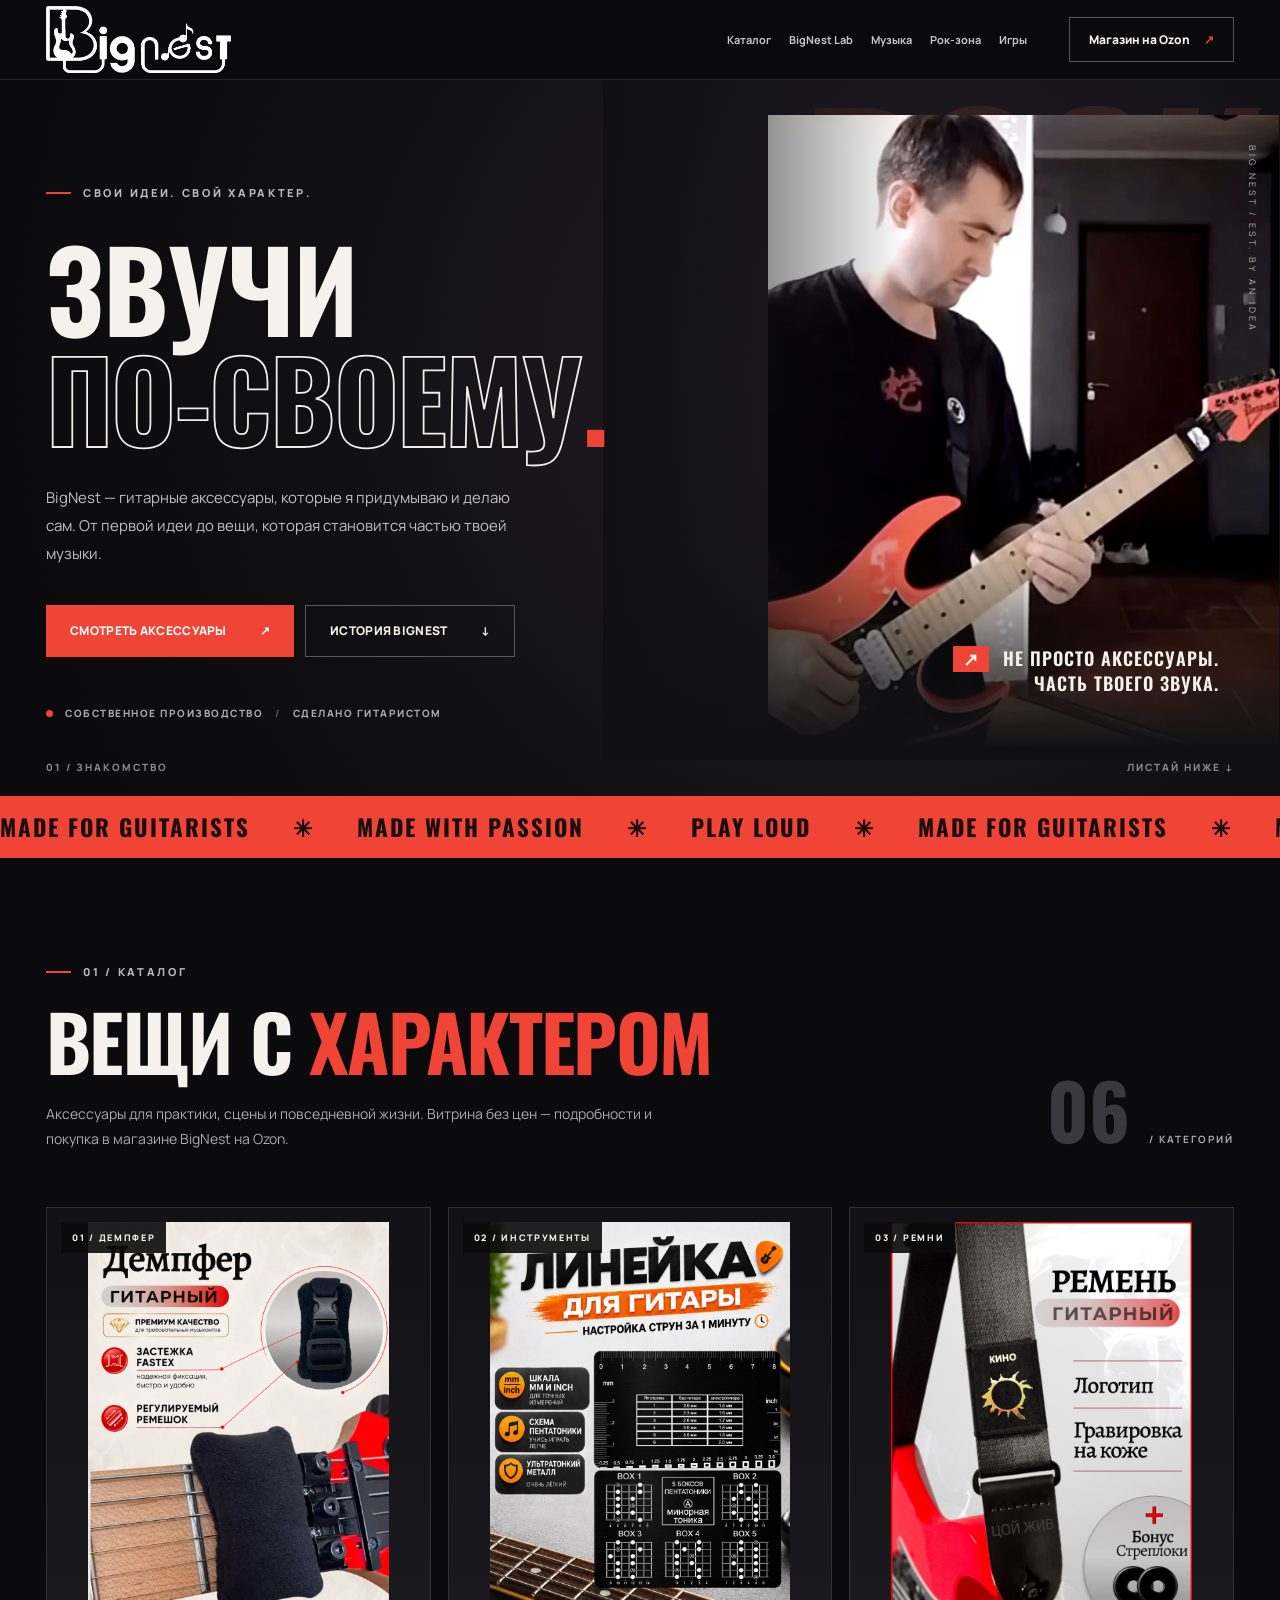
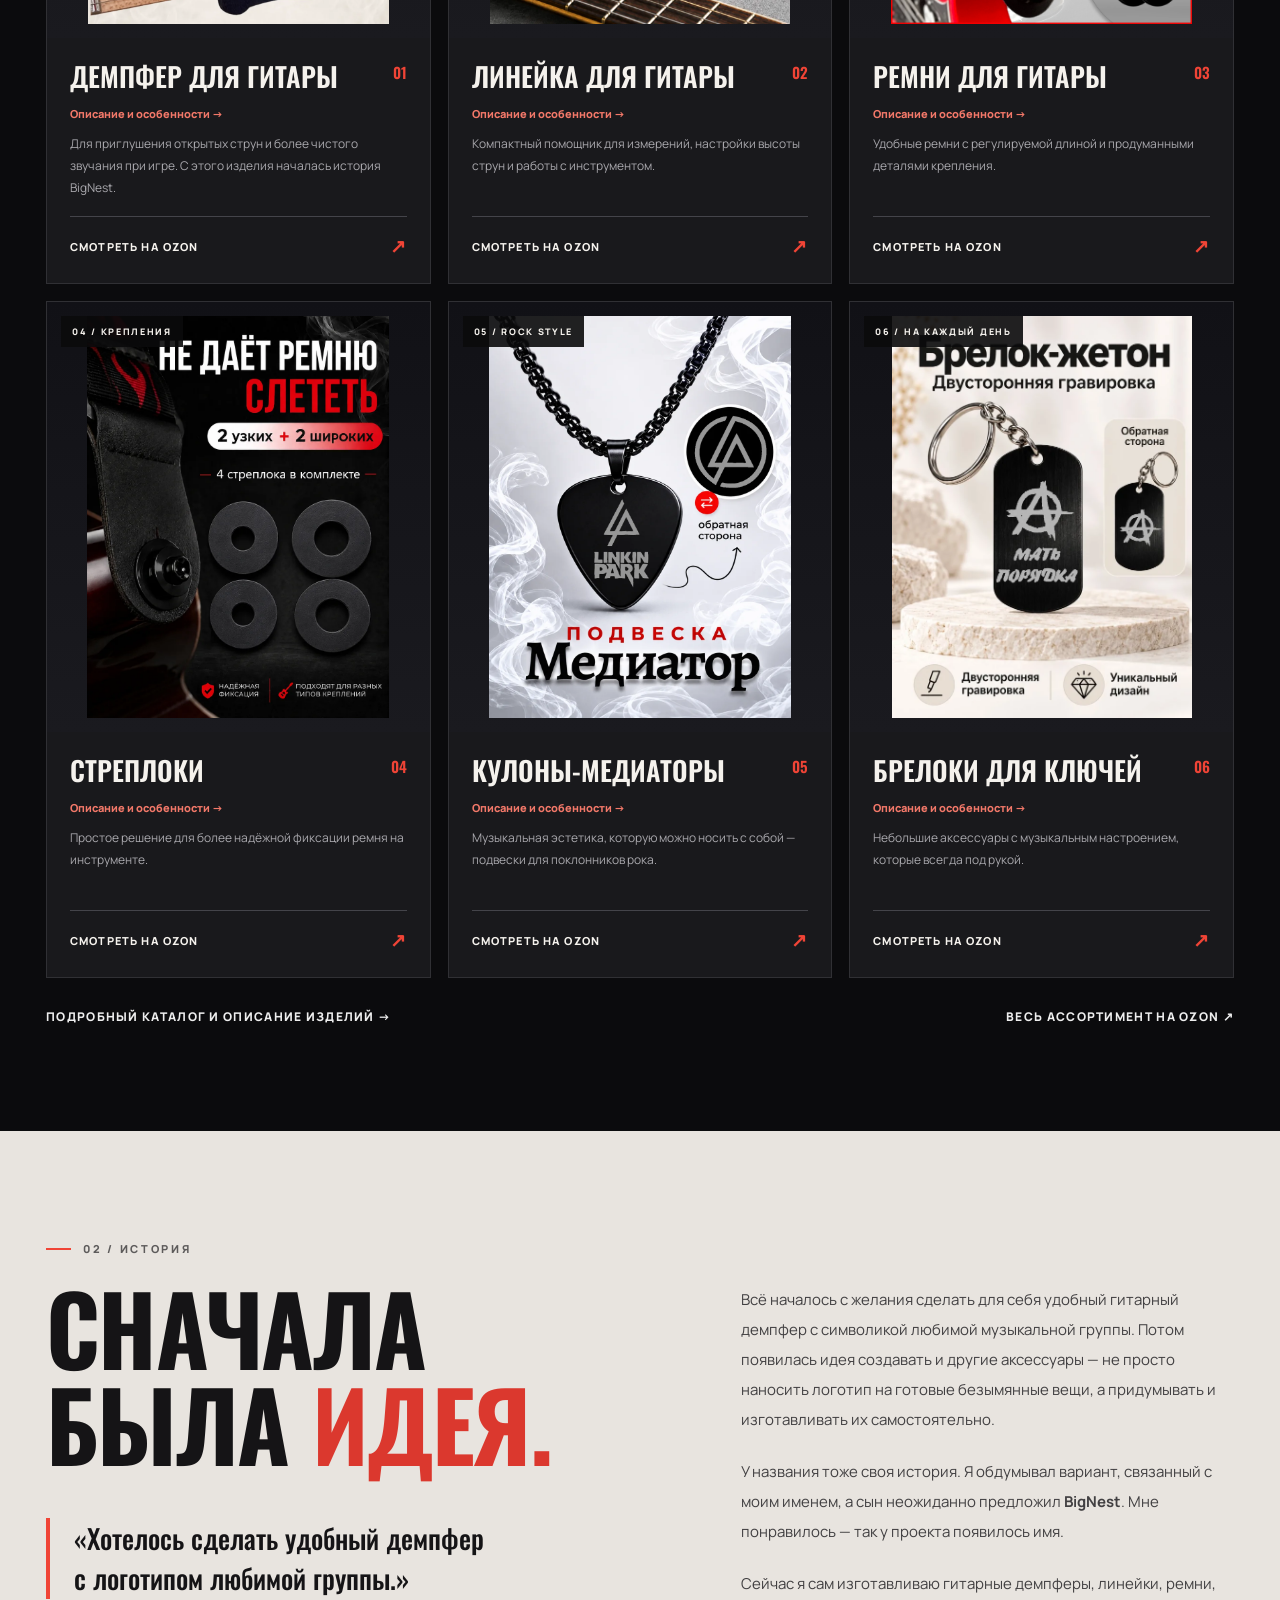
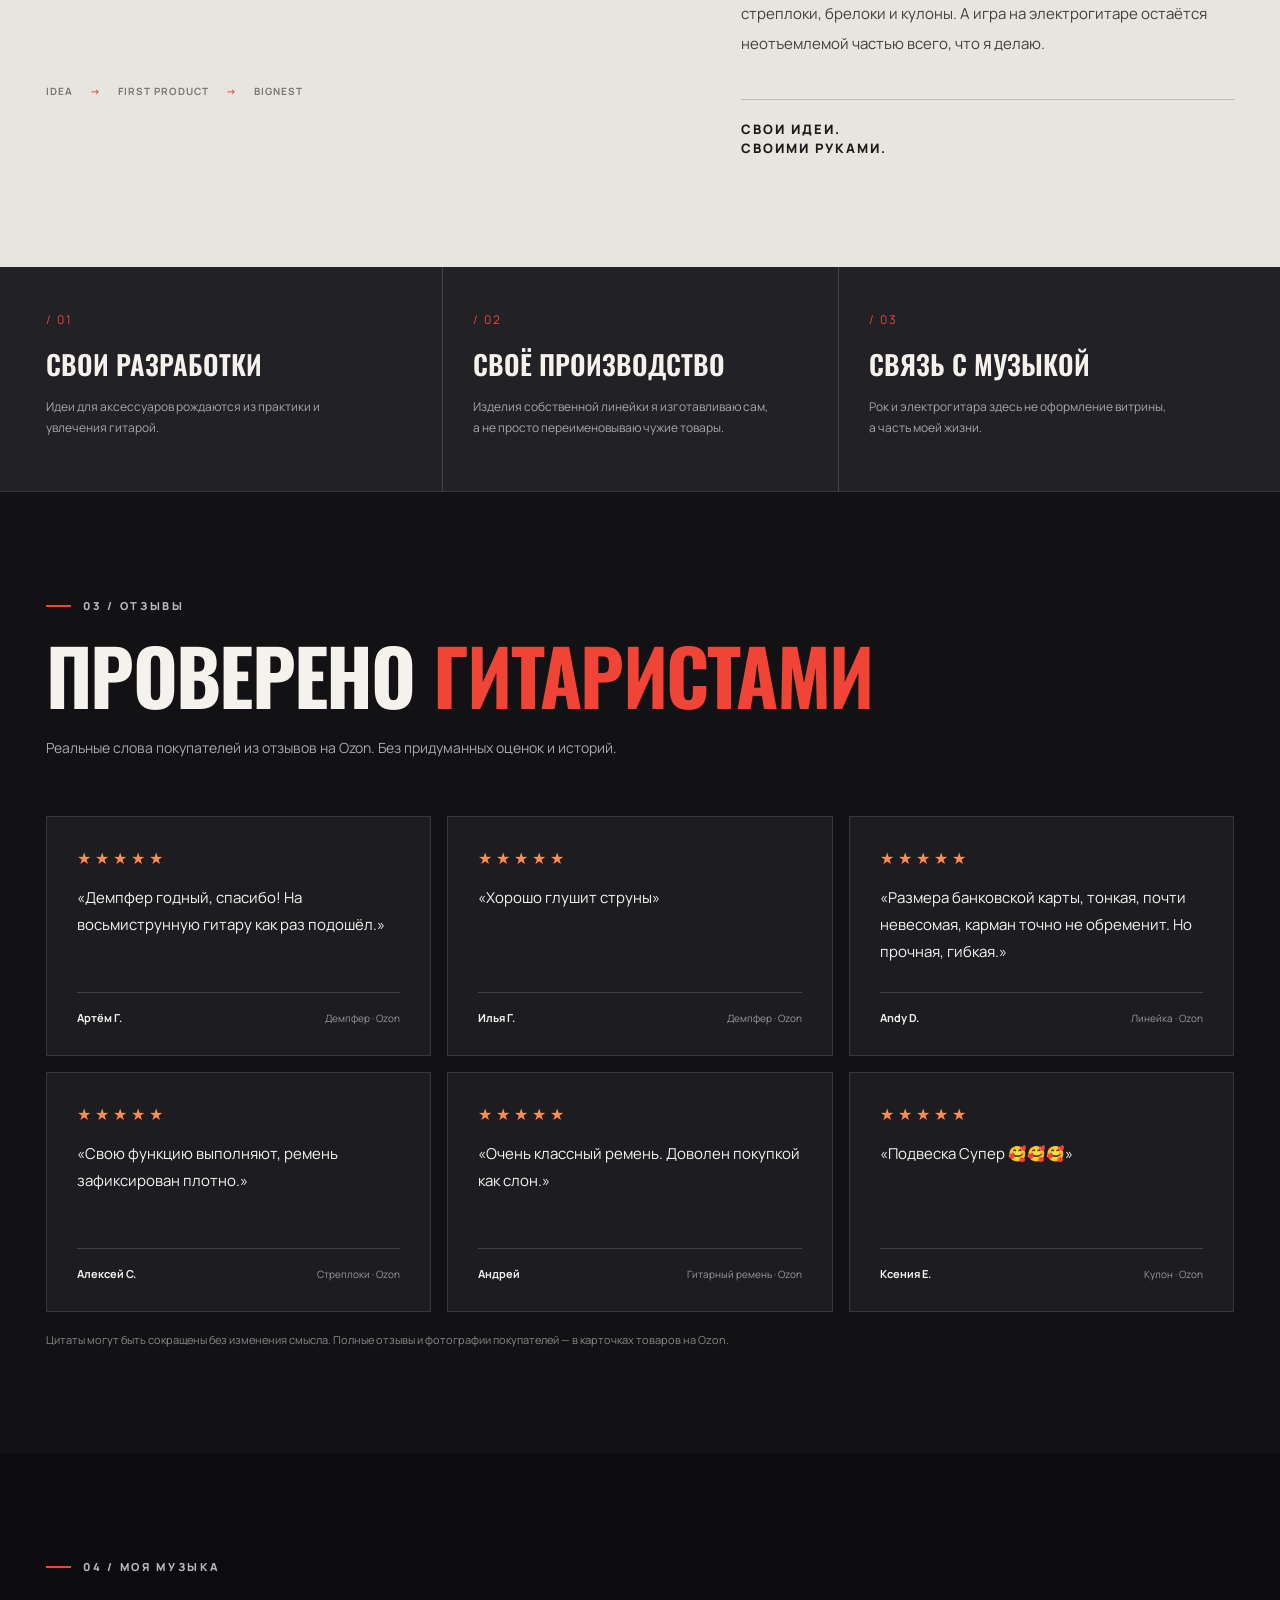
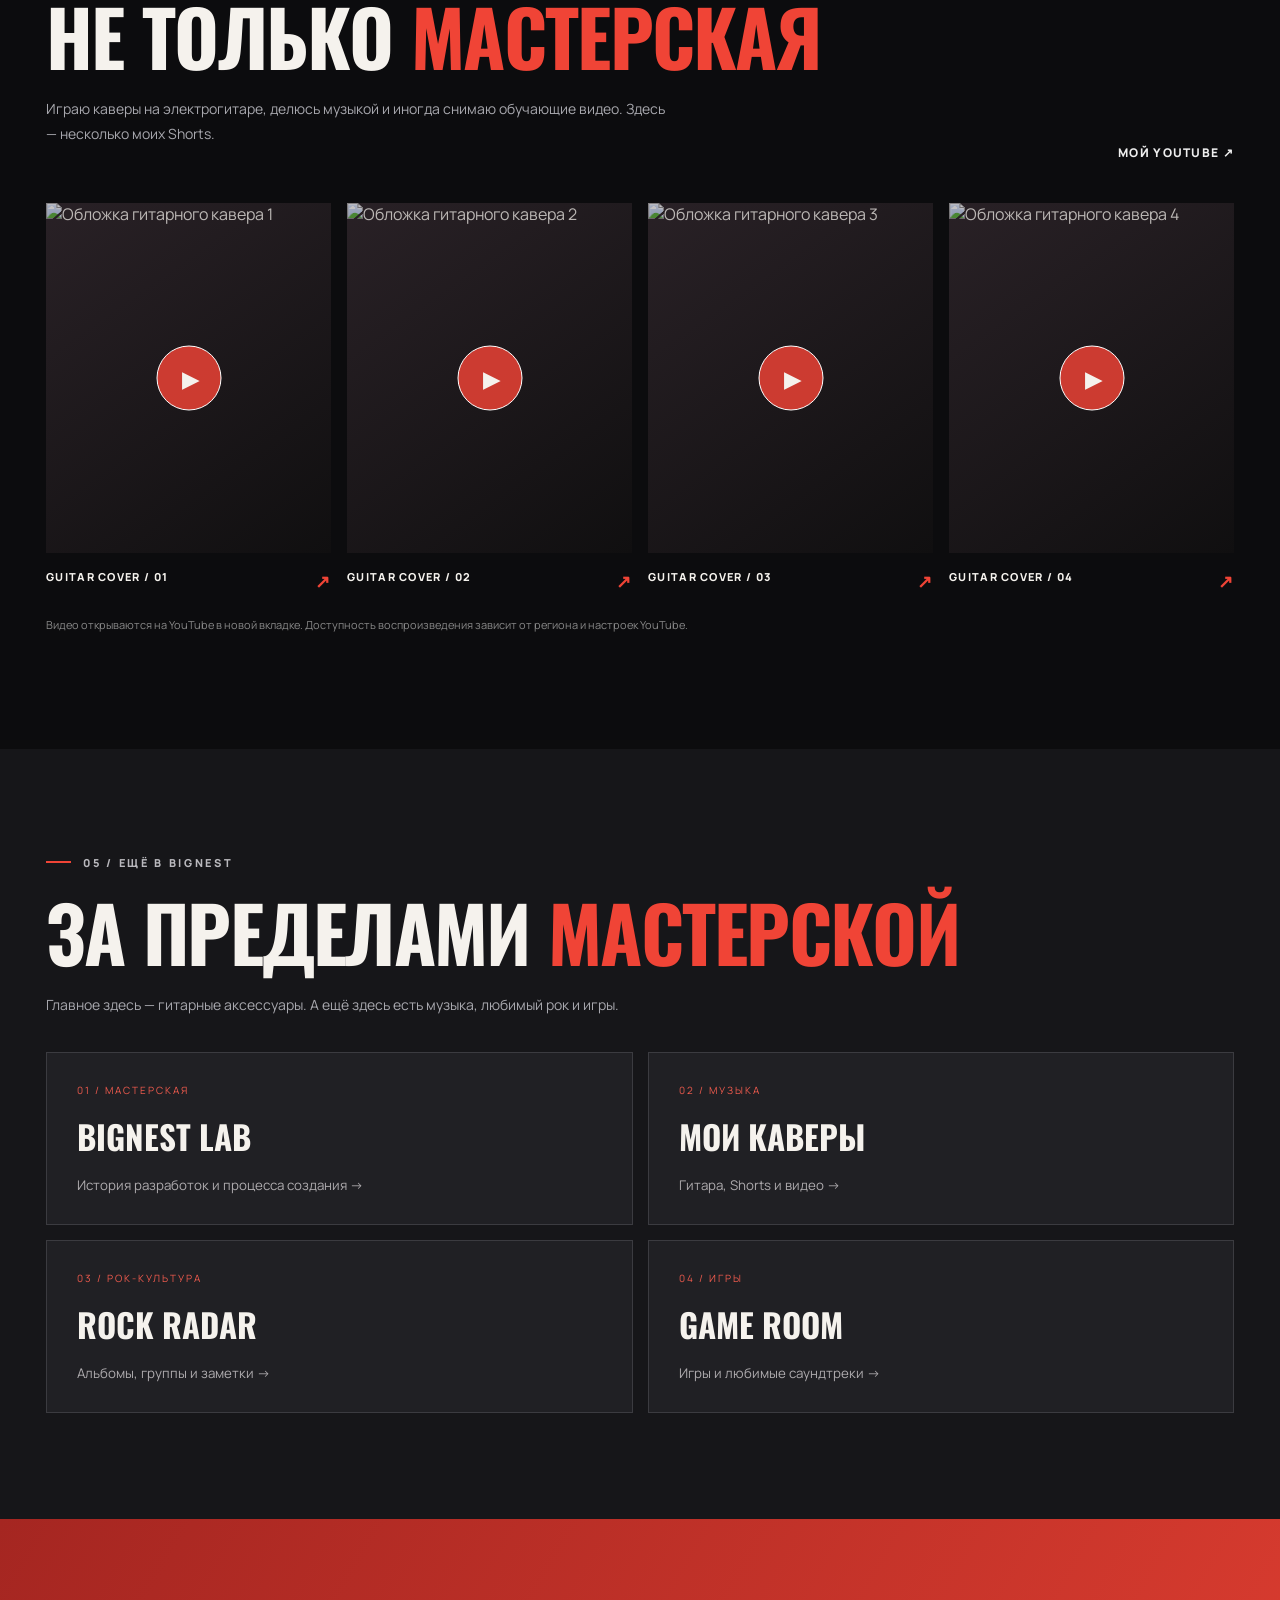
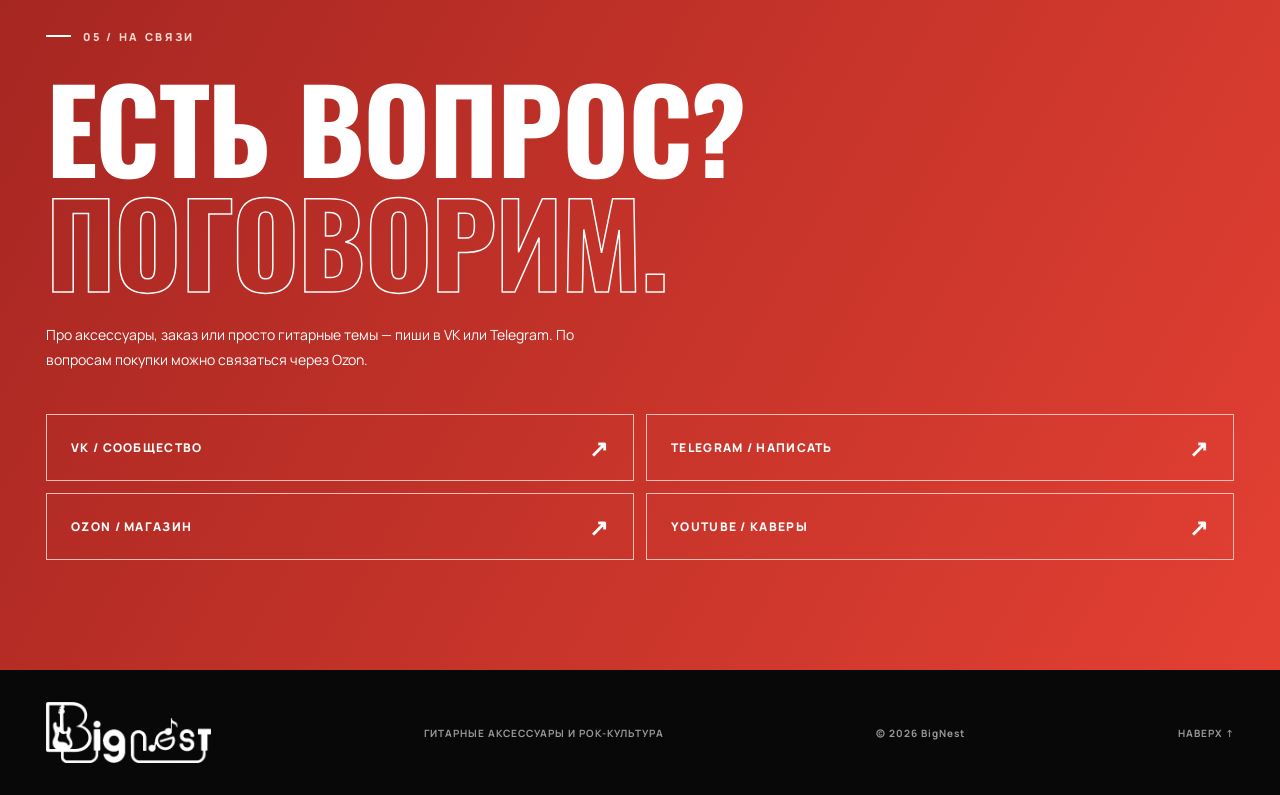
==== commit 604b0524: "Add files via upload" ====
--- a/index.html
+++ b/index.html
@@ -12,22 +12,22 @@
 <a class="skip" href="#main">Перейти к содержимому</a>
 <header class="site-header" id="top"><div class="wrap navbar">
 <a class="wordmark" href="#top" aria-label="BigNest, наверх"><img src="assets/logo-white.webp" alt="BigNest" class="site-logo"></a>
-<nav class="nav-links" aria-label="Навигация"><a href="#products">Аксессуары</a><a href="#story">История</a><a href="#reviews">Отзывы</a><a href="#music">Музыка</a></nav>
+<nav class="nav-links" aria-label="Навигация"><a href="catalog/">Каталог</a><a href="lab/">BigNest Lab</a><a href="music/">Музыка</a><a href="rock/">Рок-зона</a><a href="games/">Игры</a></nav>
 <a class="header-link" href="https://www.ozon.ru/seller/bignest/" target="_blank" rel="noopener noreferrer">Магазин на Ozon <span aria-hidden="true">↗</span></a>
 <button class="menu-button" id="menuButton" aria-label="Открыть меню" aria-expanded="false" aria-controls="mobileNav"><span></span><span></span><span></span></button>
-</div><nav class="mobile-nav" id="mobileNav" aria-label="Мобильное меню"><a href="#products">Аксессуары</a><a href="#story">История</a><a href="#reviews">Отзывы</a><a href="#music">Музыка</a><a href="https://www.ozon.ru/seller/bignest/" target="_blank" rel="noopener noreferrer">Перейти на Ozon ↗</a></nav></header>
+</div><nav class="mobile-nav" id="mobileNav" aria-label="Мобильное меню"><a href="catalog/">Каталог</a><a href="lab/">BigNest Lab</a><a href="music/">Музыка</a><a href="rock/">Рок-зона</a><a href="games/">Игры</a><a href="#story">История</a><a href="https://www.ozon.ru/seller/bignest/" target="_blank" rel="noopener noreferrer">Перейти на Ozon ↗</a></nav></header>
 <main id="main">
-<section class="hero" aria-labelledby="heroTitle"><div class="hero-noise"></div><div class="wrap hero-layout"><div class="hero-content"><div class="eyebrow"><span class="line"></span> СВОИ ИДЕИ. СВОЙ ХАРАКТЕР.</div><h1 id="heroTitle">ЗВУЧИ<br><em>ПО-СВОЕМУ<span class="accent">.</span></em></h1><p class="hero-lead">BigNest — гитарные аксессуары, которые я придумываю и делаю сам. От первой идеи до вещи, которая становится частью твоей музыки.</p><div class="hero-actions"><a class="btn btn-red" href="#products">Смотреть аксессуары <span>↗</span></a><a class="btn btn-outline" href="#story">История BigNest <span>↓</span></a></div><div class="hero-foot"><span class="status-pip"></span> СОБСТВЕННОЕ ПРОИЗВОДСТВО <span class="hero-sep">/</span> СДЕЛАНО ГИТАРИСТОМ</div></div><div class="hero-media"><div class="hero-back-text" aria-hidden="true">ROCK<br>ON</div><img src="assets/maker.webp" alt="Создатель BigNest играет на красной электрогитаре" fetchpriority="high"><div class="hero-photo-gradient"></div><div class="photo-label"><span class="red-square">↗</span> НЕ ПРОСТО АКСЕССУАРЫ.<br> ЧАСТЬ ТВОЕГО ЗВУКА.</div><span class="vertical-note">BIG NEST / EST. BY AN IDEA</span></div></div><div class="hero-bottom wrap"><span>01 / ЗНАКОМСТВО</span><span>ЛИСТАЙ НИЖЕ <span aria-hidden="true">↓</span></span></div></section>
+<section class="hero" aria-labelledby="heroTitle"><div class="hero-noise"></div><div class="wrap hero-layout"><div class="hero-content"><div class="eyebrow"><span class="line"></span> СВОИ ИДЕИ. СВОЙ ХАРАКТЕР.</div><h1 id="heroTitle">ЗВУЧИ<br><em>ПО-СВОЕМУ<span class="accent">.</span></em></h1><p class="hero-lead">BigNest — гитарные аксессуары, которые я придумываю и делаю сам. От первой идеи до вещи, которая становится частью твоей музыки.</p><div class="hero-actions"><a class="btn btn-red" href="catalog/">Смотреть аксессуары <span>↗</span></a><a class="btn btn-outline" href="#story">История BigNest <span>↓</span></a></div><div class="hero-foot"><span class="status-pip"></span> СОБСТВЕННОЕ ПРОИЗВОДСТВО <span class="hero-sep">/</span> СДЕЛАНО ГИТАРИСТОМ</div></div><div class="hero-media"><div class="hero-back-text" aria-hidden="true">ROCK<br>ON</div><img src="assets/maker.webp" alt="Создатель BigNest играет на красной электрогитаре" fetchpriority="high"><div class="hero-photo-gradient"></div><div class="photo-label"><span class="red-square">↗</span> НЕ ПРОСТО АКСЕССУАРЫ.<br> ЧАСТЬ ТВОЕГО ЗВУКА.</div><span class="vertical-note">BIG NEST / EST. BY AN IDEA</span></div></div><div class="hero-bottom wrap"><span>01 / ЗНАКОМСТВО</span><span>ЛИСТАЙ НИЖЕ <span aria-hidden="true">↓</span></span></div></section>
 <div class="marquee" aria-hidden="true"><div class="marquee-inner">MADE FOR GUITARISTS <span>✳</span> MADE WITH PASSION <span>✳</span> PLAY LOUD <span>✳</span> MADE FOR GUITARISTS <span>✳</span> MADE WITH PASSION <span>✳</span> PLAY LOUD <span>✳</span></div></div>
 <section class="section products-section" id="products"><div class="wrap"><div class="section-top"><div><div class="eyebrow"><span class="line"></span> 01 / КАТАЛОГ</div><h2>ВЕЩИ С <span class="red-text">ХАРАКТЕРОМ</span></h2><p class="section-intro">Аксессуары для практики, сцены и повседневной жизни. Витрина без цен — подробности и покупка в магазине BigNest на Ozon.</p></div><div class="counter">06 <span>/ КАТЕГОРИЙ</span></div></div>
 <div class="product-grid">
-<article class="product-card featured"><div class="product-picture"><img src="assets/damper.webp" alt="Демпфер для электрогитары — мягкий чёрный аксессуар на грифе" loading="lazy"><span class="picture-tag">01 / ДЕМПФЕР</span></div><div class="product-body"><div class="product-heading"><h3>Демпфер для гитары</h3><span>01</span></div><p>Для приглушения открытых струн и более чистого звучания при игре. С этого изделия началась история BigNest.</p><a href="https://www.ozon.ru/seller/bignest/" target="_blank" rel="noopener noreferrer" class="product-link" aria-label="Демпфер — смотреть магазин на Ozon">Смотреть на Ozon <span>↗</span></a></div></article>
-<article class="product-card"><div class="product-picture"><img src="assets/ruler.webp" alt="Гитарная линейка с разметкой и схемами для настройки инструмента" loading="lazy"><span class="picture-tag">02 / ИНСТРУМЕНТЫ</span></div><div class="product-body"><div class="product-heading"><h3>Линейка для гитары</h3><span>02</span></div><p>Компактный помощник для измерений, настройки высоты струн и работы с инструментом.</p><a href="https://www.ozon.ru/seller/bignest/" target="_blank" rel="noopener noreferrer" class="product-link">Смотреть на Ozon <span>↗</span></a></div></article>
-<article class="product-card"><div class="product-picture"><img src="assets/strap.webp" alt="Широкий тёмно-синий гитарный ремень с кожаным креплением" loading="lazy"><span class="picture-tag">03 / РЕМНИ</span></div><div class="product-body"><div class="product-heading"><h3>Ремни для гитары</h3><span>03</span></div><p>Удобные ремни с регулируемой длиной и продуманными деталями крепления.</p><a href="https://www.ozon.ru/seller/bignest/" target="_blank" rel="noopener noreferrer" class="product-link">Смотреть на Ozon <span>↗</span></a></div></article>
-<article class="product-card"><div class="product-picture"><img src="assets/straplocks.webp" alt="Комплект из четырёх чёрных шайб-стреплоков для гитарного ремня" loading="lazy"><span class="picture-tag">04 / КРЕПЛЕНИЯ</span></div><div class="product-body"><div class="product-heading"><h3>Стреплоки</h3><span>04</span></div><p>Простое решение для более надёжной фиксации ремня на инструменте.</p><a href="https://www.ozon.ru/seller/bignest/" target="_blank" rel="noopener noreferrer" class="product-link">Смотреть на Ozon <span>↗</span></a></div></article>
-<article class="product-card"><div class="product-picture"><img src="assets/pendant.webp" alt="Чёрный кулон в форме медиатора с символикой Linkin Park" loading="lazy"><span class="picture-tag">05 / ROCK STYLE</span></div><div class="product-body"><div class="product-heading"><h3>Кулоны-медиаторы</h3><span>05</span></div><p>Музыкальная эстетика, которую можно носить с собой — подвески для поклонников рока.</p><a href="https://www.ozon.ru/seller/bignest/" target="_blank" rel="noopener noreferrer" class="product-link">Смотреть на Ozon <span>↗</span></a></div></article>
-<article class="product-card"><div class="product-picture"><img src="assets/keychain.webp" alt="Брелок-жетон с двусторонней гравировкой, рок-символикой" loading="lazy"><span class="picture-tag">06 / НА КАЖДЫЙ ДЕНЬ</span></div><div class="product-body"><div class="product-heading"><h3>Брелоки для ключей</h3><span>06</span></div><p>Небольшие аксессуары с музыкальным настроением, которые всегда под рукой.</p><a href="https://www.ozon.ru/seller/bignest/" target="_blank" rel="noopener noreferrer" class="product-link">Смотреть на Ozon <span>↗</span></a></div></article>
-</div><div class="catalog-footer"><span>Здесь представлены категории изделий, не весь ассортимент.</span><a class="text-arrow" href="https://www.ozon.ru/seller/bignest/" target="_blank" rel="noopener noreferrer">Весь ассортимент на Ozon ↗</a></div></div></section>
+<article class="product-card featured"><div class="product-picture"><img src="assets/damper.webp" alt="Демпфер для электрогитары — мягкий чёрный аксессуар на грифе" loading="lazy"><span class="picture-tag">01 / ДЕМПФЕР</span></div><div class="product-body"><div class="product-heading"><h3>Демпфер для гитары</h3><span>01</span></div><a class="detail-link" href="catalog/dampers/">Описание и особенности →</a><p>Для приглушения открытых струн и более чистого звучания при игре. С этого изделия началась история BigNest.</p><a href="https://www.ozon.ru/seller/bignest/" target="_blank" rel="noopener noreferrer" class="product-link" aria-label="Демпфер — смотреть магазин на Ozon">Смотреть на Ozon <span>↗</span></a></div></article>
+<article class="product-card"><div class="product-picture"><img src="assets/ruler.webp" alt="Гитарная линейка с разметкой и схемами для настройки инструмента" loading="lazy"><span class="picture-tag">02 / ИНСТРУМЕНТЫ</span></div><div class="product-body"><div class="product-heading"><h3>Линейка для гитары</h3><span>02</span></div><a class="detail-link" href="catalog/rulers/">Описание и особенности →</a><p>Компактный помощник для измерений, настройки высоты струн и работы с инструментом.</p><a href="https://www.ozon.ru/seller/bignest/" target="_blank" rel="noopener noreferrer" class="product-link">Смотреть на Ozon <span>↗</span></a></div></article>
+<article class="product-card"><div class="product-picture"><img src="assets/strap.webp" alt="Широкий тёмно-синий гитарный ремень с кожаным креплением" loading="lazy"><span class="picture-tag">03 / РЕМНИ</span></div><div class="product-body"><div class="product-heading"><h3>Ремни для гитары</h3><span>03</span></div><a class="detail-link" href="catalog/straps/">Описание и особенности →</a><p>Удобные ремни с регулируемой длиной и продуманными деталями крепления.</p><a href="https://www.ozon.ru/seller/bignest/" target="_blank" rel="noopener noreferrer" class="product-link">Смотреть на Ozon <span>↗</span></a></div></article>
+<article class="product-card"><div class="product-picture"><img src="assets/straplocks.webp" alt="Комплект из четырёх чёрных шайб-стреплоков для гитарного ремня" loading="lazy"><span class="picture-tag">04 / КРЕПЛЕНИЯ</span></div><div class="product-body"><div class="product-heading"><h3>Стреплоки</h3><span>04</span></div><a class="detail-link" href="catalog/straplocks/">Описание и особенности →</a><p>Простое решение для более надёжной фиксации ремня на инструменте.</p><a href="https://www.ozon.ru/seller/bignest/" target="_blank" rel="noopener noreferrer" class="product-link">Смотреть на Ozon <span>↗</span></a></div></article>
+<article class="product-card"><div class="product-picture"><img src="assets/pendant.webp" alt="Чёрный кулон в форме медиатора с символикой Linkin Park" loading="lazy"><span class="picture-tag">05 / ROCK STYLE</span></div><div class="product-body"><div class="product-heading"><h3>Кулоны-медиаторы</h3><span>05</span></div><a class="detail-link" href="catalog/pendants/">Описание и особенности →</a><p>Музыкальная эстетика, которую можно носить с собой — подвески для поклонников рока.</p><a href="https://www.ozon.ru/seller/bignest/" target="_blank" rel="noopener noreferrer" class="product-link">Смотреть на Ozon <span>↗</span></a></div></article>
+<article class="product-card"><div class="product-picture"><img src="assets/keychain.webp" alt="Брелок-жетон с двусторонней гравировкой, рок-символикой" loading="lazy"><span class="picture-tag">06 / НА КАЖДЫЙ ДЕНЬ</span></div><div class="product-body"><div class="product-heading"><h3>Брелоки для ключей</h3><span>06</span></div><a class="detail-link" href="catalog/keychains/">Описание и особенности →</a><p>Небольшие аксессуары с музыкальным настроением, которые всегда под рукой.</p><a href="https://www.ozon.ru/seller/bignest/" target="_blank" rel="noopener noreferrer" class="product-link">Смотреть на Ozon <span>↗</span></a></div></article>
+</div><div class="catalog-footer"><a class="text-arrow" href="catalog/">Подробный каталог и описание изделий →</a><a class="text-arrow" href="https://www.ozon.ru/seller/bignest/" target="_blank" rel="noopener noreferrer">Весь ассортимент на Ozon ↗</a></div></div></section>
 <section class="manifesto" id="story"><div class="wrap manifesto-grid"><div class="manifesto-left"><div class="eyebrow"><span class="line"></span> 02 / ИСТОРИЯ</div><h2>СНАЧАЛА<br>БЫЛА <span>ИДЕЯ.</span></h2><div class="story-quote">«Хотелось сделать удобный демпфер с логотипом любимой группы.»</div><div class="story-rail"><span>IDEA</span><span>→</span><span>FIRST PRODUCT</span><span>→</span><span>BIGNEST</span></div></div><div class="manifesto-right"><p>Всё началось с желания сделать для себя удобный гитарный демпфер с символикой любимой музыкальной группы. Потом появилась идея создавать и другие аксессуары — не просто наносить логотип на готовые безымянные вещи, а придумывать и изготавливать их самостоятельно.</p><p>У названия тоже своя история. Я обдумывал вариант, связанный с моим именем, а сын неожиданно предложил <strong>BigNest</strong>. Мне понравилось — так у проекта появилось имя.</p><p>Сейчас я сам изготавливаю гитарные демпферы, линейки, ремни, стреплоки, брелоки и кулоны. А игра на электрогитаре остаётся неотъемлемой частью всего, что я делаю.</p><div class="story-sign text-only"><span>СВОИ ИДЕИ.<br>СВОИМИ РУКАМИ.</span></div></div></div></section>
 <section class="values"><div class="wrap values-grid"><div><span class="value-index">/ 01</span><h3>СВОИ РАЗРАБОТКИ</h3><p>Идеи для аксессуаров рождаются из практики и увлечения гитарой.</p></div><div><span class="value-index">/ 02</span><h3>СВОЁ ПРОИЗВОДСТВО</h3><p>Изделия собственной линейки я изготавливаю сам, а не просто переименовываю чужие товары.</p></div><div><span class="value-index">/ 03</span><h3>СВЯЗЬ С МУЗЫКОЙ</h3><p>Рок и электрогитара здесь не оформление витрины, а часть моей жизни.</p></div></div></section>
 <section class="section reviews-section" id="reviews"><div class="wrap"><div class="section-top"><div><div class="eyebrow"><span class="line"></span> 03 / ОТЗЫВЫ</div><h2>ПРОВЕРЕНО <span class="red-text">ГИТАРИСТАМИ</span></h2><p class="section-intro">Реальные слова покупателей из отзывов на Ozon. Без придуманных оценок и историй.</p></div></div><div class="review-grid">
@@ -44,7 +44,7 @@
 <a class="video-card" href="https://www.youtube.com/shorts/_I8eiAeRWxA" target="_blank" rel="noopener noreferrer"><div class="video-frame"><img src="https://i.ytimg.com/vi/_I8eiAeRWxA/hqdefault.jpg" alt="Обложка гитарного кавера 3" loading="lazy"><span class="play">▶</span></div><div class="video-meta"><span>GUITAR COVER / 03</span><span>↗</span></div></a>
 <a class="video-card" href="https://www.youtube.com/shorts/tnD6t9Uex9A" target="_blank" rel="noopener noreferrer"><div class="video-frame"><img src="https://i.ytimg.com/vi/tnD6t9Uex9A/hqdefault.jpg" alt="Обложка гитарного кавера 4" loading="lazy"><span class="play">▶</span></div><div class="video-meta"><span>GUITAR COVER / 04</span><span>↗</span></div></a>
 </div><p class="video-hint">Видео открываются на YouTube в новой вкладке. Доступность воспроизведения зависит от региона и настроек YouTube.</p></div></section>
-<section class="contact-section" id="contact"><div class="wrap contact-wrap"><div class="eyebrow"><span class="line"></span> 05 / НА СВЯЗИ</div><h2>ЕСТЬ ВОПРОС?<br><span>ПОГОВОРИМ.</span></h2><p>Про аксессуары, заказ или просто гитарные темы — пиши в VK или Telegram. По вопросам покупки можно связаться через Ozon.</p><div class="social-links"><a href="https://vk.ru/bignest_guitar" target="_blank" rel="noopener noreferrer"><span>VK / СООБЩЕСТВО</span><span>↗</span></a><a href="https://t.me/ObiWan_Ken" target="_blank" rel="noopener noreferrer"><span>TELEGRAM / НАПИСАТЬ</span><span>↗</span></a><a href="https://www.ozon.ru/seller/bignest/" target="_blank" rel="noopener noreferrer"><span>OZON / МАГАЗИН</span><span>↗</span></a><a href="https://www.youtube.com/@dedofrock262" target="_blank" rel="noopener noreferrer"><span>YOUTUBE / КАВЕРЫ</span><span>↗</span></a></div></div></section>
+<section class="section explore-section"><div class="wrap"><div class="eyebrow"><span class="line"></span> 05 / ЕЩЁ В BIGNEST</div><h2>ЗА ПРЕДЕЛАМИ <span class="red-text">МАСТЕРСКОЙ</span></h2><p class="section-intro">Главное здесь — гитарные аксессуары. А ещё здесь есть музыка, любимый рок и игры.</p><div class="explore-grid"><a href="lab/"><span>01 / МАСТЕРСКАЯ</span><strong>BIGNEST LAB</strong><small>История разработок и процесса создания →</small></a><a href="music/"><span>02 / МУЗЫКА</span><strong>МОИ КАВЕРЫ</strong><small>Гитара, Shorts и видео →</small></a><a href="rock/"><span>03 / РОК-КУЛЬТУРА</span><strong>ROCK RADAR</strong><small>Альбомы, группы и заметки →</small></a><a href="games/"><span>04 / ИГРЫ</span><strong>GAME ROOM</strong><small>Игры и любимые саундтреки →</small></a></div></div></section><section class="contact-section" id="contact"><div class="wrap contact-wrap"><div class="eyebrow"><span class="line"></span> 05 / НА СВЯЗИ</div><h2>ЕСТЬ ВОПРОС?<br><span>ПОГОВОРИМ.</span></h2><p>Про аксессуары, заказ или просто гитарные темы — пиши в VK или Telegram. По вопросам покупки можно связаться через Ozon.</p><div class="social-links"><a href="https://vk.ru/bignest_guitar" target="_blank" rel="noopener noreferrer"><span>VK / СООБЩЕСТВО</span><span>↗</span></a><a href="https://t.me/ObiWan_Ken" target="_blank" rel="noopener noreferrer"><span>TELEGRAM / НАПИСАТЬ</span><span>↗</span></a><a href="https://www.ozon.ru/seller/bignest/" target="_blank" rel="noopener noreferrer"><span>OZON / МАГАЗИН</span><span>↗</span></a><a href="https://www.youtube.com/@dedofrock262" target="_blank" rel="noopener noreferrer"><span>YOUTUBE / КАВЕРЫ</span><span>↗</span></a></div></div></section>
 </main><footer class="footer"><div class="wrap footer-content"><a class="footer-brand" href="#top"><img src="assets/logo-white.webp" alt="BigNest" class="footer-logo"></a><span>ГИТАРНЫЕ АКСЕССУАРЫ И РОК-КУЛЬТУРА</span><span>© <span id="year">2026</span> BigNest</span><a href="#top">НАВЕРХ ↑</a></div></footer>
 <script src="script.js" defer></script>
 </body></html>
--- a/styles.css
+++ b/styles.css
@@ -4,3 +4,9 @@
 @media(max-width:760px){.wrap{padding:0 20px}.navbar{height:67px}.nav-links,.header-link{display:none}.site-logo{width:160px}.menu-button{display:flex;flex-direction:column;gap:5px;margin-left:auto;background:transparent;border:0;padding:10px;cursor:pointer}.menu-button span{height:2px;width:25px;background:#eee}.mobile-nav{display:none;flex-direction:column;gap:0;background:#151518;border-top:1px solid #333;padding:10px 20px 20px}.mobile-nav.is-open{display:flex}.mobile-nav a{padding:13px 4px;border-bottom:1px solid #333;font-size:13px}.hero-layout{display:block;min-height:0}.hero-content{padding:70px 0 36px}.hero h1{font-size:clamp(59px,14vw,104px);margin:25px 0}.hero-lead{font-size:13px;line-height:1.8;max-width:540px}.hero-foot{position:static;margin-top:38px;flex-wrap:wrap;font-size:9px}.hero-media{height:420px;min-height:0;margin-left:-20px;margin-right:-20px}.hero-media img{right:0;top:0;height:100%;object-position:center 38%}.hero-photo-gradient{inset:0;background:linear-gradient(0deg,#111114 0%,transparent 40%)}.hero-back-text{font-size:140px;right:12px}.photo-label{right:24px;bottom:30px}.vertical-note{display:none}.hero-bottom{padding-top:16px}.section{padding:72px 0}.section h2,.manifesto h2{font-size:clamp(48px,10vw,70px)}.section-top{align-items:start}.counter{display:none}.product-grid{grid-template-columns:repeat(2,minmax(0,1fr));gap:12px}.product-picture{height:340px;padding:10px}.product-body{padding:18px}.product-body p{font-size:11px;min-height:80px}.product-heading h3{font-size:23px}.product-link{font-size:10px}.manifesto{padding:70px 0}.manifesto-grid{grid-template-columns:1fr;gap:28px}.manifesto h2{margin-bottom:35px}.manifesto-right{padding-top:0}.story-rail{margin-top:35px}.values-grid{grid-template-columns:1fr}.values-grid>div,.values-grid>div+div{padding:26px 0;border-left:0;border-bottom:1px solid #444}.review-grid{grid-template-columns:repeat(2,minmax(0,1fr))}.review-card{padding:22px;min-height:230px}.video-grid{grid-template-columns:repeat(2,minmax(0,1fr))}.video-frame{height:330px}.contact-section{padding:75px 0}.contact-section h2{font-size:clamp(60px,11vw,95px)}.footer-content{flex-wrap:wrap}}
 @media(max-width:480px){.hero h1{font-size:clamp(51px,14vw,75px)}.hero h1 em{-webkit-text-stroke:1px #eee}.site-logo{width:150px}.hero-media{height:370px}.hero-actions{gap:8px}.btn{font-size:10px;padding:0 14px;gap:12px;min-height:48px}.hero-foot{line-height:1.5}.section h2{font-size:48px}.section-top{display:block}.product-grid{grid-template-columns:1fr}.product-picture{height:430px;padding:12px}.product-body p{min-height:0}.catalog-footer{align-items:flex-start;flex-direction:column}.review-grid{grid-template-columns:1fr}.review-card{min-height:0}.video-grid{gap:10px}.video-frame{height:260px}.video-meta{font-size:8px;letter-spacing:.5px}.social-links{grid-template-columns:1fr}.contact-section h2{font-size:61px}.footer-content{display:grid;grid-template-columns:1fr 1fr}.footer-content span:nth-child(2){grid-column:1/-1;grid-row:2}.story-quote{font-size:23px}.footer-logo{width:140px}}
 @media(prefers-reduced-motion:reduce){html{scroll-behavior:auto}.marquee-inner{animation:none}*,*:before,*:after{transition:none!important}}
+
+/* Extra pages */
+.nav-links{gap:18px}.nav-links a{font-size:11px}.detail-link{display:block;color:#f27869;font-size:11px;font-weight:800;margin-top:14px}.detail-link:hover{text-decoration:underline}.explore-section{background:#161619}.explore-grid{display:grid;grid-template-columns:repeat(2,minmax(0,1fr));gap:15px;margin-top:35px}.explore-grid>a{border:1px solid #3b3b40;background:#202024;padding:30px;display:flex;flex-direction:column;gap:15px;transition:border-color .2s}.explore-grid>a:hover{border-color:#ec4e3f}.explore-grid span{color:#f15b4e;font-size:10px;letter-spacing:2px}.explore-grid strong{font:700 33px Oswald;color:#f5f2ed}.explore-grid small{color:#adaaad}.sub-hero{background:linear-gradient(125deg,#18171a,#0b0b0d);padding:90px 0 60px;border-bottom:1px solid #29282d}.sub-hero h1{font:700 clamp(52px,7vw,95px)/1 Oswald;letter-spacing:-1px;margin:22px 0 20px}.sub-hero p{max-width:690px;color:#bcbac0;font-size:15px;line-height:1.8}.breadcrumbs{color:#b9b6ba;font-size:12px}.breadcrumbs a{color:#f1776b}.inner-section{padding:65px 0 110px}.inner-grid{display:grid;grid-template-columns:repeat(3,minmax(0,1fr));gap:18px}.inner-card{background:#1b1b1f;border:1px solid #38383c;overflow:hidden}.inner-card img{width:100%;height:310px;object-fit:contain;background:#141416;padding:12px}.inner-card-content{padding:22px}.inner-card h2{font:600 28px Oswald;margin:5px 0 12px}.inner-card p,.article-body p{color:#b9b7bc;line-height:1.85;font-size:14px}.inner-card a{display:inline-block;margin-top:18px;color:#f2776e;text-transform:uppercase;font-weight:800;font-size:11px;letter-spacing:1px}.page-product{display:grid;grid-template-columns:minmax(0,1fr) minmax(0,1fr);gap:55px;align-items:start}.page-product .product-photo{width:100%;max-height:650px;object-fit:contain;background:#17171a;border:1px solid #37373b}.product-copy h1{font:700 clamp(48px,5vw,74px)/1.05 Oswald;margin:20px 0}.product-copy p{color:#c1bfc4;line-height:1.9}.product-actions{display:flex;gap:12px;flex-wrap:wrap;margin:28px 0}.product-actions a{display:inline-flex;padding:16px 22px;font-size:12px;font-weight:800;text-transform:uppercase;letter-spacing:1px}.product-actions .vk{background:#e34438;color:#fff}.product-actions .ozon{border:1px solid #777}.info-strip{background:#232327;padding:20px;border-left:3px solid #ef4b3e;color:#ddd;font-size:13px;line-height:1.75}.article-body{max-width:780px}.article-body h2{font:600 36px Oswald;margin-top:40px}.hero-sub-navigation{display:flex;gap:12px;flex-wrap:wrap;margin:24px 0}.hero-sub-navigation a{padding:12px 16px;background:#252528;border:1px solid #3c3b40;font-size:12px}.feature-row{display:grid;grid-template-columns:repeat(2,1fr);gap:20px}.feature-row .panel{border:1px solid #3b3a3f;background:#1c1c20;padding:28px}.feature-row h2{font:600 31px Oswald;margin:0 0 12px}.feature-row p{color:#bbb9bf;font-size:13px;line-height:1.8}.video-grid-extended{display:grid;grid-template-columns:repeat(4,minmax(0,1fr));gap:16px}.note{margin-top:24px;color:#96939a;font-size:12px;line-height:1.7}
+@media(max-width:1050px){.nav-links{gap:10px}.nav-links a{font-size:10px}}
+@media(max-width:760px){.explore-grid,.feature-row{grid-template-columns:1fr}.sub-hero{padding:60px 0 45px}.inner-grid{grid-template-columns:repeat(2,minmax(0,1fr))}.page-product{grid-template-columns:1fr;gap:25px}.video-grid-extended{grid-template-columns:repeat(2,minmax(0,1fr))}}
+@media(max-width:480px){.inner-grid{grid-template-columns:1fr}.inner-card img{height:350px}.explore-grid strong{font-size:28px}}
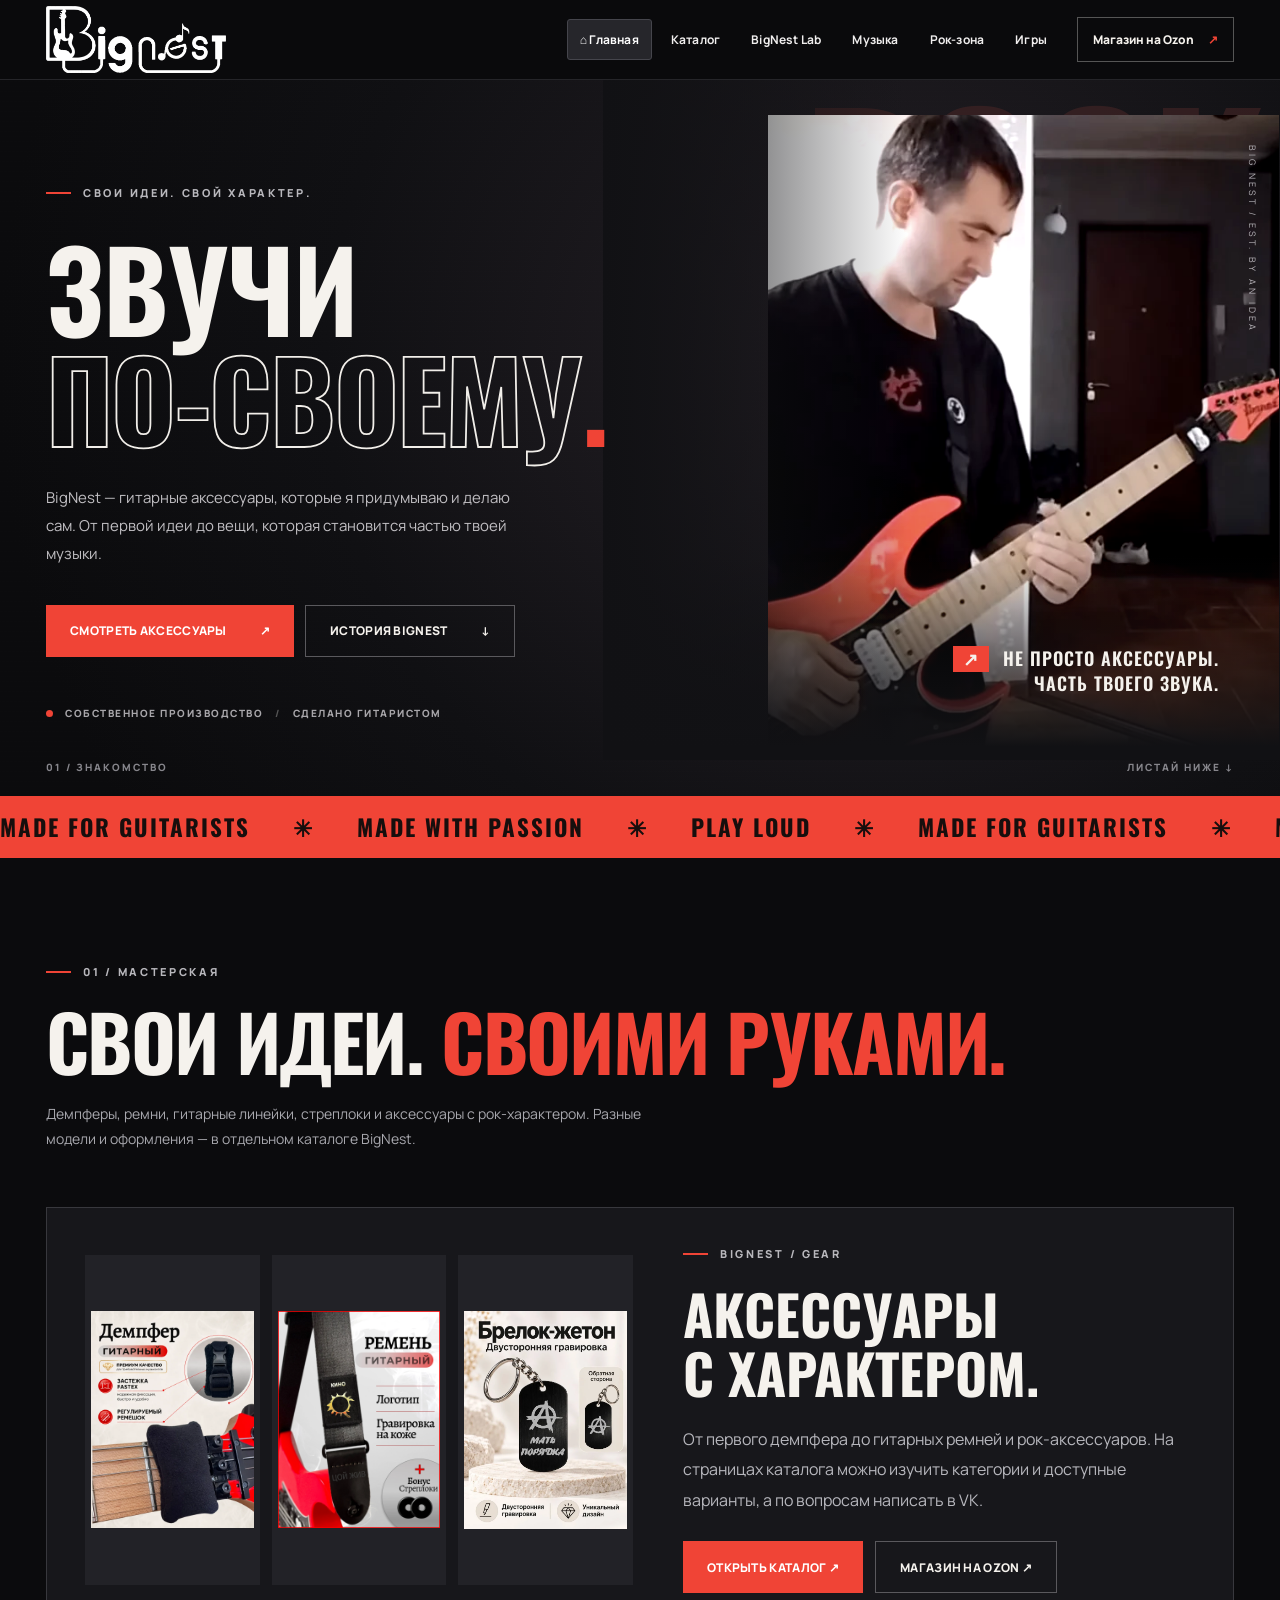
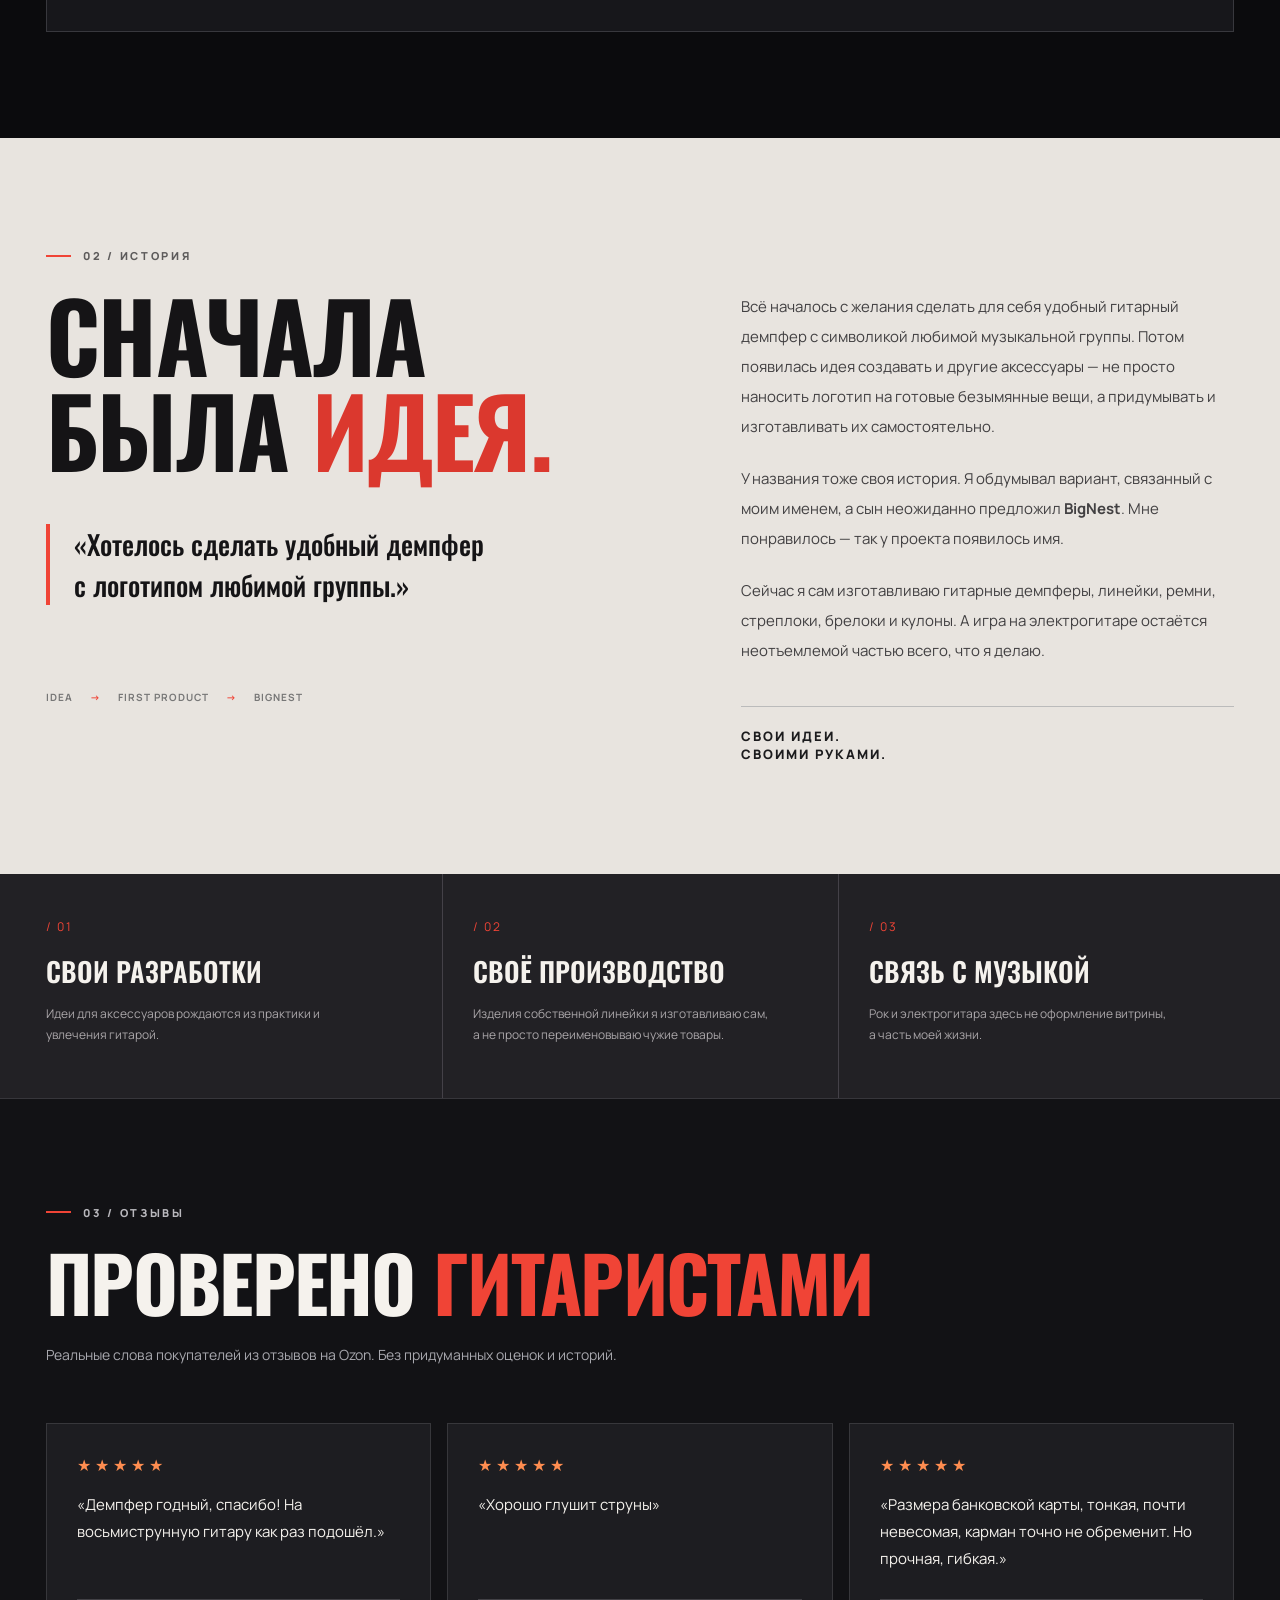
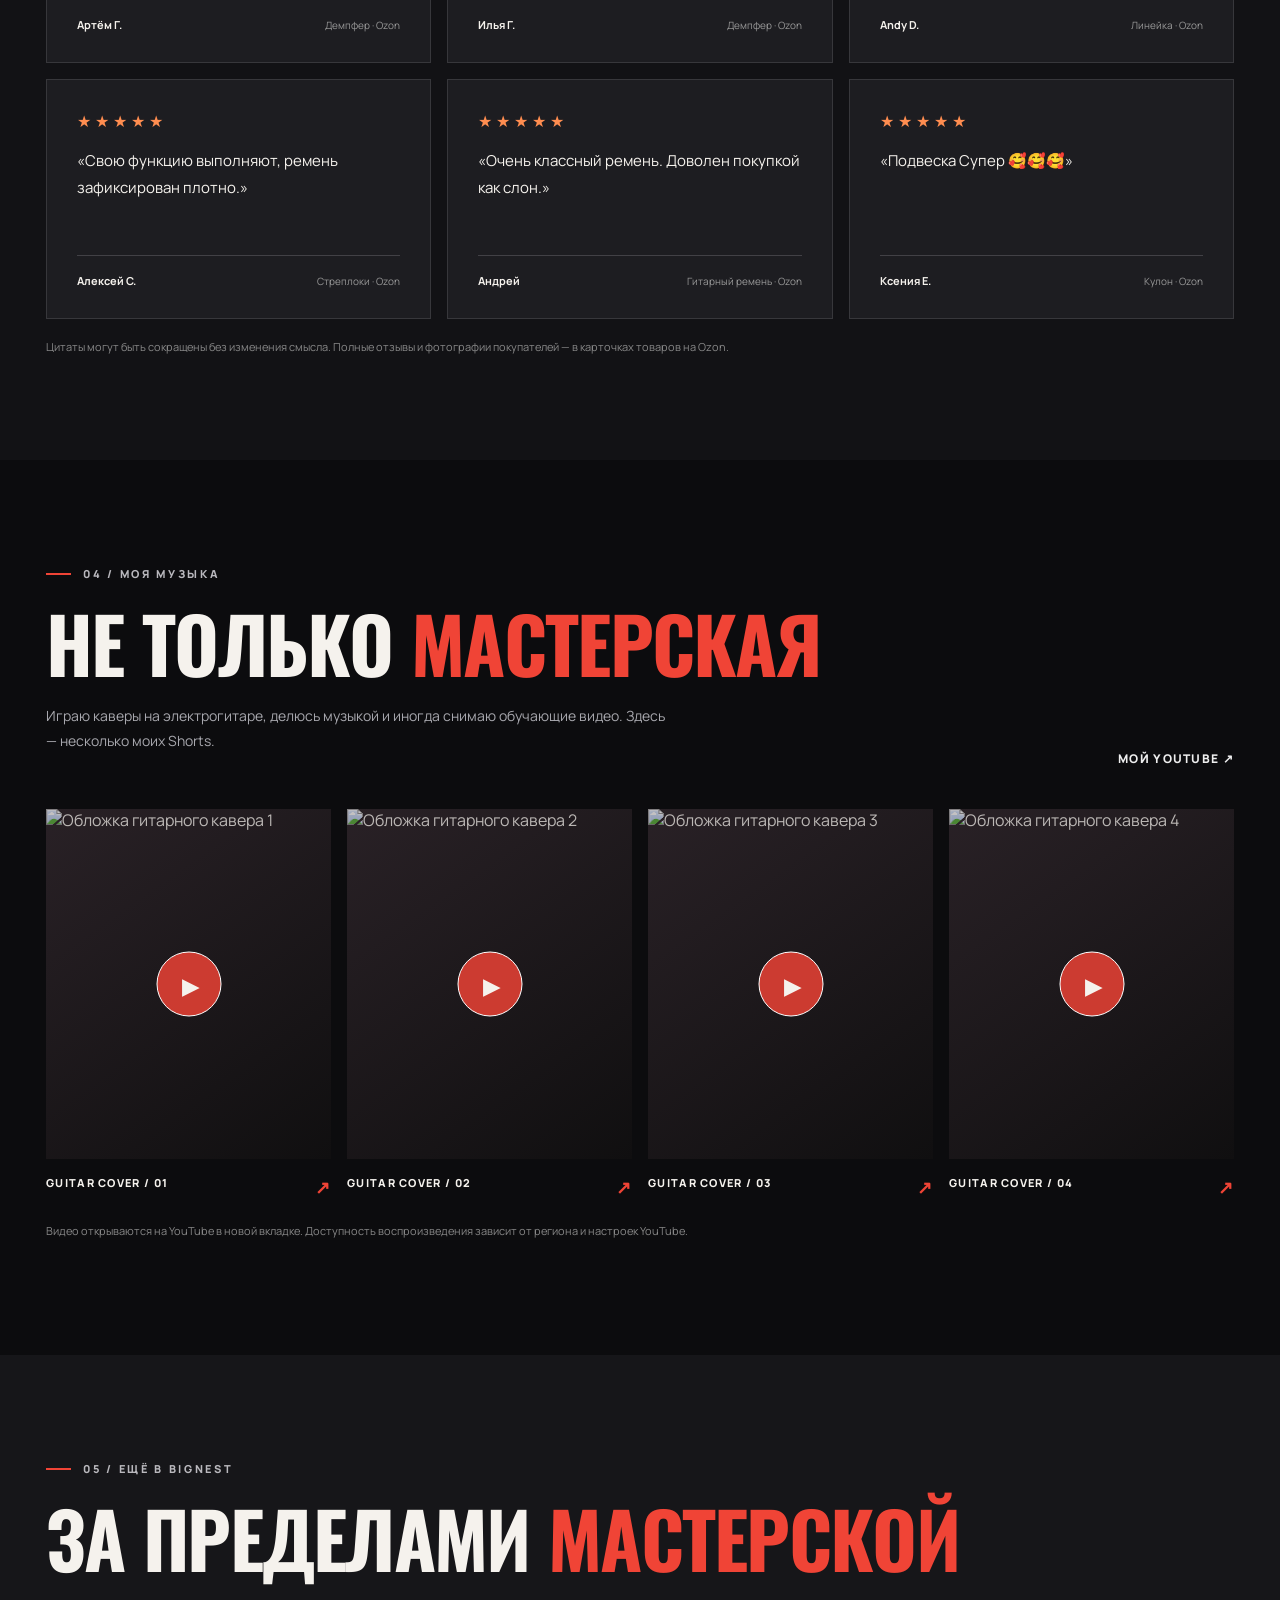
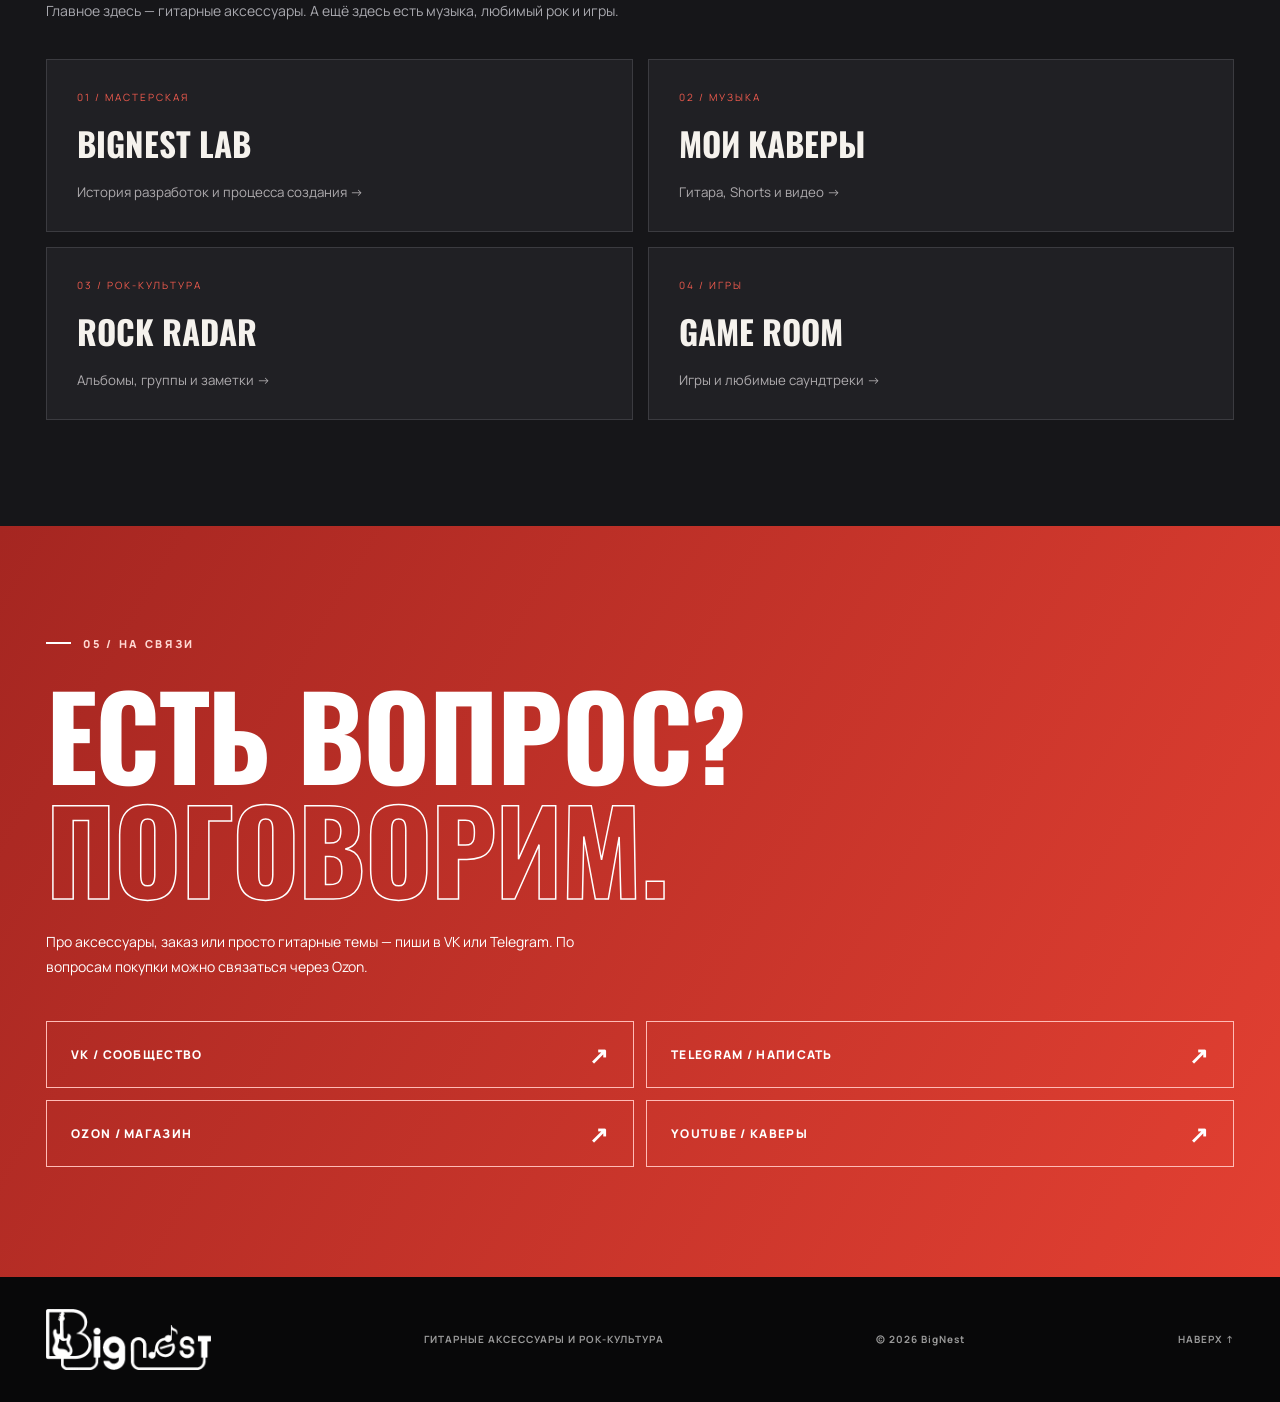
==== commit 226f13be: "Add files via upload" ====
--- a/index.html
+++ b/index.html
@@ -1,50 +1,44 @@
-<!doctype html>
+<!DOCTYPE html>
+
 <html lang="ru">
 <head>
-<meta charset="utf-8"><meta name="viewport" content="width=device-width,initial-scale=1">
-<meta name="theme-color" content="#0b0b0d">
-<meta name="description" content="BigNest — гитарные аксессуары собственного производства: ремни, демпферы, линейки, стреплоки и кулоны. История, отзывы, музыка и магазин на Ozon.">
+<meta charset="utf-8"/><meta content="width=device-width,initial-scale=1" name="viewport"/>
+<meta content="#0b0b0d" name="theme-color"/>
+<meta content="BigNest — гитарные аксессуары собственного производства: ремни, демпферы, линейки, стреплоки и кулоны. История, отзывы, музыка и магазин на Ozon." name="description"/>
 <title>BigNest — сделано с любовью к гитаре</title>
-<meta property="og:title" content="BigNest — аксессуары для гитаристов"><meta property="og:description" content="Собственные идеи, производство и рок-музыка. Познакомьтесь с BigNest."><meta property="og:type" content="website">
-<link rel="icon" href="favicon.png" type="image/png"><link rel="stylesheet" href="styles.css">
+<meta content="BigNest — аксессуары для гитаристов" property="og:title"/><meta content="Собственные идеи, производство и рок-музыка. Познакомьтесь с BigNest." property="og:description"/><meta content="website" property="og:type"/>
+<link href="favicon.png" rel="icon" type="image/png"/><link href="styles.css" rel="stylesheet"/>
 </head>
 <body>
 <a class="skip" href="#main">Перейти к содержимому</a>
 <header class="site-header" id="top"><div class="wrap navbar">
-<a class="wordmark" href="#top" aria-label="BigNest, наверх"><img src="assets/logo-white.webp" alt="BigNest" class="site-logo"></a>
-<nav class="nav-links" aria-label="Навигация"><a href="catalog/">Каталог</a><a href="lab/">BigNest Lab</a><a href="music/">Музыка</a><a href="rock/">Рок-зона</a><a href="games/">Игры</a></nav>
-<a class="header-link" href="https://www.ozon.ru/seller/bignest/" target="_blank" rel="noopener noreferrer">Магазин на Ozon <span aria-hidden="true">↗</span></a>
-<button class="menu-button" id="menuButton" aria-label="Открыть меню" aria-expanded="false" aria-controls="mobileNav"><span></span><span></span><span></span></button>
-</div><nav class="mobile-nav" id="mobileNav" aria-label="Мобильное меню"><a href="catalog/">Каталог</a><a href="lab/">BigNest Lab</a><a href="music/">Музыка</a><a href="rock/">Рок-зона</a><a href="games/">Игры</a><a href="#story">История</a><a href="https://www.ozon.ru/seller/bignest/" target="_blank" rel="noopener noreferrer">Перейти на Ozon ↗</a></nav></header>
+<a aria-label="BigNest, наверх" class="wordmark" href="#top"><img alt="BigNest" class="site-logo" src="assets/logo-white.webp"/></a>
+<nav aria-label="Навигация" class="nav-links"><a class="home-nav" href="./">⌂ Главная</a><a href="catalog/">Каталог</a><a href="lab/">BigNest Lab</a><a href="music/">Музыка</a><a href="rock/">Рок-зона</a><a href="games/">Игры</a></nav>
+<a class="header-link" href="https://www.ozon.ru/seller/bignest/" rel="noopener noreferrer" target="_blank">Магазин на Ozon <span aria-hidden="true">↗</span></a>
+<button aria-controls="mobileNav" aria-expanded="false" aria-label="Открыть меню" class="menu-button" id="menuButton"><span></span><span></span><span></span></button>
+</div><nav aria-label="Мобильное меню" class="mobile-nav" id="mobileNav"><a class="home-nav" href="./">⌂ Главная</a><a href="catalog/">Каталог</a><a href="lab/">BigNest Lab</a><a href="music/">Музыка</a><a href="rock/">Рок-зона</a><a href="games/">Игры</a><a href="#story">История</a><a href="https://www.ozon.ru/seller/bignest/" rel="noopener noreferrer" target="_blank">Перейти на Ozon ↗</a></nav></header>
 <main id="main">
-<section class="hero" aria-labelledby="heroTitle"><div class="hero-noise"></div><div class="wrap hero-layout"><div class="hero-content"><div class="eyebrow"><span class="line"></span> СВОИ ИДЕИ. СВОЙ ХАРАКТЕР.</div><h1 id="heroTitle">ЗВУЧИ<br><em>ПО-СВОЕМУ<span class="accent">.</span></em></h1><p class="hero-lead">BigNest — гитарные аксессуары, которые я придумываю и делаю сам. От первой идеи до вещи, которая становится частью твоей музыки.</p><div class="hero-actions"><a class="btn btn-red" href="catalog/">Смотреть аксессуары <span>↗</span></a><a class="btn btn-outline" href="#story">История BigNest <span>↓</span></a></div><div class="hero-foot"><span class="status-pip"></span> СОБСТВЕННОЕ ПРОИЗВОДСТВО <span class="hero-sep">/</span> СДЕЛАНО ГИТАРИСТОМ</div></div><div class="hero-media"><div class="hero-back-text" aria-hidden="true">ROCK<br>ON</div><img src="assets/maker.webp" alt="Создатель BigNest играет на красной электрогитаре" fetchpriority="high"><div class="hero-photo-gradient"></div><div class="photo-label"><span class="red-square">↗</span> НЕ ПРОСТО АКСЕССУАРЫ.<br> ЧАСТЬ ТВОЕГО ЗВУКА.</div><span class="vertical-note">BIG NEST / EST. BY AN IDEA</span></div></div><div class="hero-bottom wrap"><span>01 / ЗНАКОМСТВО</span><span>ЛИСТАЙ НИЖЕ <span aria-hidden="true">↓</span></span></div></section>
-<div class="marquee" aria-hidden="true"><div class="marquee-inner">MADE FOR GUITARISTS <span>✳</span> MADE WITH PASSION <span>✳</span> PLAY LOUD <span>✳</span> MADE FOR GUITARISTS <span>✳</span> MADE WITH PASSION <span>✳</span> PLAY LOUD <span>✳</span></div></div>
-<section class="section products-section" id="products"><div class="wrap"><div class="section-top"><div><div class="eyebrow"><span class="line"></span> 01 / КАТАЛОГ</div><h2>ВЕЩИ С <span class="red-text">ХАРАКТЕРОМ</span></h2><p class="section-intro">Аксессуары для практики, сцены и повседневной жизни. Витрина без цен — подробности и покупка в магазине BigNest на Ozon.</p></div><div class="counter">06 <span>/ КАТЕГОРИЙ</span></div></div>
-<div class="product-grid">
-<article class="product-card featured"><div class="product-picture"><img src="assets/damper.webp" alt="Демпфер для электрогитары — мягкий чёрный аксессуар на грифе" loading="lazy"><span class="picture-tag">01 / ДЕМПФЕР</span></div><div class="product-body"><div class="product-heading"><h3>Демпфер для гитары</h3><span>01</span></div><a class="detail-link" href="catalog/dampers/">Описание и особенности →</a><p>Для приглушения открытых струн и более чистого звучания при игре. С этого изделия началась история BigNest.</p><a href="https://www.ozon.ru/seller/bignest/" target="_blank" rel="noopener noreferrer" class="product-link" aria-label="Демпфер — смотреть магазин на Ozon">Смотреть на Ozon <span>↗</span></a></div></article>
-<article class="product-card"><div class="product-picture"><img src="assets/ruler.webp" alt="Гитарная линейка с разметкой и схемами для настройки инструмента" loading="lazy"><span class="picture-tag">02 / ИНСТРУМЕНТЫ</span></div><div class="product-body"><div class="product-heading"><h3>Линейка для гитары</h3><span>02</span></div><a class="detail-link" href="catalog/rulers/">Описание и особенности →</a><p>Компактный помощник для измерений, настройки высоты струн и работы с инструментом.</p><a href="https://www.ozon.ru/seller/bignest/" target="_blank" rel="noopener noreferrer" class="product-link">Смотреть на Ozon <span>↗</span></a></div></article>
-<article class="product-card"><div class="product-picture"><img src="assets/strap.webp" alt="Широкий тёмно-синий гитарный ремень с кожаным креплением" loading="lazy"><span class="picture-tag">03 / РЕМНИ</span></div><div class="product-body"><div class="product-heading"><h3>Ремни для гитары</h3><span>03</span></div><a class="detail-link" href="catalog/straps/">Описание и особенности →</a><p>Удобные ремни с регулируемой длиной и продуманными деталями крепления.</p><a href="https://www.ozon.ru/seller/bignest/" target="_blank" rel="noopener noreferrer" class="product-link">Смотреть на Ozon <span>↗</span></a></div></article>
-<article class="product-card"><div class="product-picture"><img src="assets/straplocks.webp" alt="Комплект из четырёх чёрных шайб-стреплоков для гитарного ремня" loading="lazy"><span class="picture-tag">04 / КРЕПЛЕНИЯ</span></div><div class="product-body"><div class="product-heading"><h3>Стреплоки</h3><span>04</span></div><a class="detail-link" href="catalog/straplocks/">Описание и особенности →</a><p>Простое решение для более надёжной фиксации ремня на инструменте.</p><a href="https://www.ozon.ru/seller/bignest/" target="_blank" rel="noopener noreferrer" class="product-link">Смотреть на Ozon <span>↗</span></a></div></article>
-<article class="product-card"><div class="product-picture"><img src="assets/pendant.webp" alt="Чёрный кулон в форме медиатора с символикой Linkin Park" loading="lazy"><span class="picture-tag">05 / ROCK STYLE</span></div><div class="product-body"><div class="product-heading"><h3>Кулоны-медиаторы</h3><span>05</span></div><a class="detail-link" href="catalog/pendants/">Описание и особенности →</a><p>Музыкальная эстетика, которую можно носить с собой — подвески для поклонников рока.</p><a href="https://www.ozon.ru/seller/bignest/" target="_blank" rel="noopener noreferrer" class="product-link">Смотреть на Ozon <span>↗</span></a></div></article>
-<article class="product-card"><div class="product-picture"><img src="assets/keychain.webp" alt="Брелок-жетон с двусторонней гравировкой, рок-символикой" loading="lazy"><span class="picture-tag">06 / НА КАЖДЫЙ ДЕНЬ</span></div><div class="product-body"><div class="product-heading"><h3>Брелоки для ключей</h3><span>06</span></div><a class="detail-link" href="catalog/keychains/">Описание и особенности →</a><p>Небольшие аксессуары с музыкальным настроением, которые всегда под рукой.</p><a href="https://www.ozon.ru/seller/bignest/" target="_blank" rel="noopener noreferrer" class="product-link">Смотреть на Ozon <span>↗</span></a></div></article>
-</div><div class="catalog-footer"><a class="text-arrow" href="catalog/">Подробный каталог и описание изделий →</a><a class="text-arrow" href="https://www.ozon.ru/seller/bignest/" target="_blank" rel="noopener noreferrer">Весь ассортимент на Ozon ↗</a></div></div></section>
-<section class="manifesto" id="story"><div class="wrap manifesto-grid"><div class="manifesto-left"><div class="eyebrow"><span class="line"></span> 02 / ИСТОРИЯ</div><h2>СНАЧАЛА<br>БЫЛА <span>ИДЕЯ.</span></h2><div class="story-quote">«Хотелось сделать удобный демпфер с логотипом любимой группы.»</div><div class="story-rail"><span>IDEA</span><span>→</span><span>FIRST PRODUCT</span><span>→</span><span>BIGNEST</span></div></div><div class="manifesto-right"><p>Всё началось с желания сделать для себя удобный гитарный демпфер с символикой любимой музыкальной группы. Потом появилась идея создавать и другие аксессуары — не просто наносить логотип на готовые безымянные вещи, а придумывать и изготавливать их самостоятельно.</p><p>У названия тоже своя история. Я обдумывал вариант, связанный с моим именем, а сын неожиданно предложил <strong>BigNest</strong>. Мне понравилось — так у проекта появилось имя.</p><p>Сейчас я сам изготавливаю гитарные демпферы, линейки, ремни, стреплоки, брелоки и кулоны. А игра на электрогитаре остаётся неотъемлемой частью всего, что я делаю.</p><div class="story-sign text-only"><span>СВОИ ИДЕИ.<br>СВОИМИ РУКАМИ.</span></div></div></div></section>
+<section aria-labelledby="heroTitle" class="hero"><div class="hero-noise"></div><div class="wrap hero-layout"><div class="hero-content"><div class="eyebrow"><span class="line"></span> СВОИ ИДЕИ. СВОЙ ХАРАКТЕР.</div><h1 id="heroTitle">ЗВУЧИ<br/><em>ПО-СВОЕМУ<span class="accent">.</span></em></h1><p class="hero-lead">BigNest — гитарные аксессуары, которые я придумываю и делаю сам. От первой идеи до вещи, которая становится частью твоей музыки.</p><div class="hero-actions"><a class="btn btn-red" href="catalog/">Смотреть аксессуары <span>↗</span></a><a class="btn btn-outline" href="#story">История BigNest <span>↓</span></a></div><div class="hero-foot"><span class="status-pip"></span> СОБСТВЕННОЕ ПРОИЗВОДСТВО <span class="hero-sep">/</span> СДЕЛАНО ГИТАРИСТОМ</div></div><div class="hero-media"><div aria-hidden="true" class="hero-back-text">ROCK<br/>ON</div><img alt="Создатель BigNest играет на красной электрогитаре" fetchpriority="high" src="assets/maker.webp"/><div class="hero-photo-gradient"></div><div class="photo-label"><span class="red-square">↗</span> НЕ ПРОСТО АКСЕССУАРЫ.<br/> ЧАСТЬ ТВОЕГО ЗВУКА.</div><span class="vertical-note">BIG NEST / EST. BY AN IDEA</span></div></div><div class="hero-bottom wrap"><span>01 / ЗНАКОМСТВО</span><span>ЛИСТАЙ НИЖЕ <span aria-hidden="true">↓</span></span></div></section>
+<div aria-hidden="true" class="marquee"><div class="marquee-inner">MADE FOR GUITARISTS <span>✳</span> MADE WITH PASSION <span>✳</span> PLAY LOUD <span>✳</span> MADE FOR GUITARISTS <span>✳</span> MADE WITH PASSION <span>✳</span> PLAY LOUD <span>✳</span></div></div>
+<section class="section products-section" id="products"><div class="wrap"><div class="section-top"><div><div class="eyebrow"><span class="line"></span> 01 / МАСТЕРСКАЯ</div><h2>СВОИ ИДЕИ. <span class="red-text">СВОИМИ РУКАМИ.</span></h2><p class="section-intro">Демпферы, ремни, гитарные линейки, стреплоки и аксессуары с рок-характером. Разные модели и оформления — в отдельном каталоге BigNest.</p></div></div>
+<div class="home-catalog-feature"><div class="feature-stack"><img alt="Демпфер BigNest" loading="lazy" src="assets/damper.webp"/><img alt="Гитарный ремень BigNest" loading="lazy" src="assets/strap.webp"/><img alt="Брелок BigNest" loading="lazy" src="assets/keychain.webp"/></div><div class="feature-copy"><div class="eyebrow"><span class="line"></span> BIGNEST / GEAR</div><h3>АКСЕССУАРЫ<br/>С ХАРАКТЕРОМ.</h3><p>От первого демпфера до гитарных ремней и рок-аксессуаров. На страницах каталога можно изучить категории и доступные варианты, а по вопросам написать в VK.</p><div class="feature-buttons"><a class="btn btn-red" href="catalog/">ОТКРЫТЬ КАТАЛОГ ↗</a><a class="btn btn-outline" href="https://www.ozon.ru/seller/bignest/" rel="noopener noreferrer" target="_blank">МАГАЗИН НА OZON ↗</a></div></div></div></div></section>
+<section class="manifesto" id="story"><div class="wrap manifesto-grid"><div class="manifesto-left"><div class="eyebrow"><span class="line"></span> 02 / ИСТОРИЯ</div><h2>СНАЧАЛА<br/>БЫЛА <span>ИДЕЯ.</span></h2><div class="story-quote">«Хотелось сделать удобный демпфер с логотипом любимой группы.»</div><div class="story-rail"><span>IDEA</span><span>→</span><span>FIRST PRODUCT</span><span>→</span><span>BIGNEST</span></div></div><div class="manifesto-right"><p>Всё началось с желания сделать для себя удобный гитарный демпфер с символикой любимой музыкальной группы. Потом появилась идея создавать и другие аксессуары — не просто наносить логотип на готовые безымянные вещи, а придумывать и изготавливать их самостоятельно.</p><p>У названия тоже своя история. Я обдумывал вариант, связанный с моим именем, а сын неожиданно предложил <strong>BigNest</strong>. Мне понравилось — так у проекта появилось имя.</p><p>Сейчас я сам изготавливаю гитарные демпферы, линейки, ремни, стреплоки, брелоки и кулоны. А игра на электрогитаре остаётся неотъемлемой частью всего, что я делаю.</p><div class="story-sign text-only"><span>СВОИ ИДЕИ.<br/>СВОИМИ РУКАМИ.</span></div></div></div></section>
 <section class="values"><div class="wrap values-grid"><div><span class="value-index">/ 01</span><h3>СВОИ РАЗРАБОТКИ</h3><p>Идеи для аксессуаров рождаются из практики и увлечения гитарой.</p></div><div><span class="value-index">/ 02</span><h3>СВОЁ ПРОИЗВОДСТВО</h3><p>Изделия собственной линейки я изготавливаю сам, а не просто переименовываю чужие товары.</p></div><div><span class="value-index">/ 03</span><h3>СВЯЗЬ С МУЗЫКОЙ</h3><p>Рок и электрогитара здесь не оформление витрины, а часть моей жизни.</p></div></div></section>
 <section class="section reviews-section" id="reviews"><div class="wrap"><div class="section-top"><div><div class="eyebrow"><span class="line"></span> 03 / ОТЗЫВЫ</div><h2>ПРОВЕРЕНО <span class="red-text">ГИТАРИСТАМИ</span></h2><p class="section-intro">Реальные слова покупателей из отзывов на Ozon. Без придуманных оценок и историй.</p></div></div><div class="review-grid">
-<blockquote class="review-card"><div class="stars" aria-label="5 звёзд">★★★★★</div><p>«Демпфер годный, спасибо! На восьмиструнную гитару как раз подошёл.»</p><footer><b>Артём Г.</b><span>Демпфер · Ozon</span></footer></blockquote>
-<blockquote class="review-card"><div class="stars" aria-label="5 звёзд">★★★★★</div><p>«Хорошо глушит струны»</p><footer><b>Илья Г.</b><span>Демпфер · Ozon</span></footer></blockquote>
-<blockquote class="review-card"><div class="stars" aria-label="5 звёзд">★★★★★</div><p>«Размера банковской карты, тонкая, почти невесомая, карман точно не обременит. Но прочная, гибкая.»</p><footer><b>Andy D.</b><span>Линейка · Ozon</span></footer></blockquote>
-<blockquote class="review-card"><div class="stars" aria-label="5 звёзд">★★★★★</div><p>«Свою функцию выполняют, ремень зафиксирован плотно.»</p><footer><b>Алексей С.</b><span>Стреплоки · Ozon</span></footer></blockquote>
-<blockquote class="review-card"><div class="stars" aria-label="5 звёзд">★★★★★</div><p>«Очень классный ремень. Доволен покупкой как слон.»</p><footer><b>Андрей</b><span>Гитарный ремень · Ozon</span></footer></blockquote>
-<blockquote class="review-card"><div class="stars" aria-label="5 звёзд">★★★★★</div><p>«Подвеска Супер 🥰🥰🥰»</p><footer><b>Ксения Е.</b><span>Кулон · Ozon</span></footer></blockquote>
+<blockquote class="review-card"><div aria-label="5 звёзд" class="stars">★★★★★</div><p>«Демпфер годный, спасибо! На восьмиструнную гитару как раз подошёл.»</p><footer><b>Артём Г.</b><span>Демпфер · Ozon</span></footer></blockquote>
+<blockquote class="review-card"><div aria-label="5 звёзд" class="stars">★★★★★</div><p>«Хорошо глушит струны»</p><footer><b>Илья Г.</b><span>Демпфер · Ozon</span></footer></blockquote>
+<blockquote class="review-card"><div aria-label="5 звёзд" class="stars">★★★★★</div><p>«Размера банковской карты, тонкая, почти невесомая, карман точно не обременит. Но прочная, гибкая.»</p><footer><b>Andy D.</b><span>Линейка · Ozon</span></footer></blockquote>
+<blockquote class="review-card"><div aria-label="5 звёзд" class="stars">★★★★★</div><p>«Свою функцию выполняют, ремень зафиксирован плотно.»</p><footer><b>Алексей С.</b><span>Стреплоки · Ozon</span></footer></blockquote>
+<blockquote class="review-card"><div aria-label="5 звёзд" class="stars">★★★★★</div><p>«Очень классный ремень. Доволен покупкой как слон.»</p><footer><b>Андрей</b><span>Гитарный ремень · Ozon</span></footer></blockquote>
+<blockquote class="review-card"><div aria-label="5 звёзд" class="stars">★★★★★</div><p>«Подвеска Супер 🥰🥰🥰»</p><footer><b>Ксения Е.</b><span>Кулон · Ozon</span></footer></blockquote>
 </div><div class="review-note">Цитаты могут быть сокращены без изменения смысла. Полные отзывы и фотографии покупателей — в карточках товаров на Ozon.</div></div></section>
-<section class="section music-section" id="music"><div class="wrap"><div class="section-top"><div><div class="eyebrow"><span class="line"></span> 04 / МОЯ МУЗЫКА</div><h2>НЕ ТОЛЬКО <span class="red-text">МАСТЕРСКАЯ</span></h2><p class="section-intro">Играю каверы на электрогитаре, делюсь музыкой и иногда снимаю обучающие видео. Здесь — несколько моих Shorts.</p></div><a class="text-arrow" href="https://www.youtube.com/@dedofrock262" target="_blank" rel="noopener noreferrer">Мой YouTube ↗</a></div><div class="video-grid">
-<a class="video-card" href="https://www.youtube.com/shorts/LsOLLLqox_4" target="_blank" rel="noopener noreferrer"><div class="video-frame"><img src="https://i.ytimg.com/vi/LsOLLLqox_4/hqdefault.jpg" alt="Обложка гитарного кавера 1" loading="lazy"><span class="play">▶</span></div><div class="video-meta"><span>GUITAR COVER / 01</span><span>↗</span></div></a>
-<a class="video-card" href="https://www.youtube.com/shorts/LMP-qfqzHns" target="_blank" rel="noopener noreferrer"><div class="video-frame"><img src="https://i.ytimg.com/vi/LMP-qfqzHns/hqdefault.jpg" alt="Обложка гитарного кавера 2" loading="lazy"><span class="play">▶</span></div><div class="video-meta"><span>GUITAR COVER / 02</span><span>↗</span></div></a>
-<a class="video-card" href="https://www.youtube.com/shorts/_I8eiAeRWxA" target="_blank" rel="noopener noreferrer"><div class="video-frame"><img src="https://i.ytimg.com/vi/_I8eiAeRWxA/hqdefault.jpg" alt="Обложка гитарного кавера 3" loading="lazy"><span class="play">▶</span></div><div class="video-meta"><span>GUITAR COVER / 03</span><span>↗</span></div></a>
-<a class="video-card" href="https://www.youtube.com/shorts/tnD6t9Uex9A" target="_blank" rel="noopener noreferrer"><div class="video-frame"><img src="https://i.ytimg.com/vi/tnD6t9Uex9A/hqdefault.jpg" alt="Обложка гитарного кавера 4" loading="lazy"><span class="play">▶</span></div><div class="video-meta"><span>GUITAR COVER / 04</span><span>↗</span></div></a>
+<section class="section music-section" id="music"><div class="wrap"><div class="section-top"><div><div class="eyebrow"><span class="line"></span> 04 / МОЯ МУЗЫКА</div><h2>НЕ ТОЛЬКО <span class="red-text">МАСТЕРСКАЯ</span></h2><p class="section-intro">Играю каверы на электрогитаре, делюсь музыкой и иногда снимаю обучающие видео. Здесь — несколько моих Shorts.</p></div><a class="text-arrow" href="https://www.youtube.com/@dedofrock262" rel="noopener noreferrer" target="_blank">Мой YouTube ↗</a></div><div class="video-grid">
+<a class="video-card" href="https://www.youtube.com/shorts/LsOLLLqox_4" rel="noopener noreferrer" target="_blank"><div class="video-frame"><img alt="Обложка гитарного кавера 1" loading="lazy" src="https://i.ytimg.com/vi/LsOLLLqox_4/hqdefault.jpg"/><span class="play">▶</span></div><div class="video-meta"><span>GUITAR COVER / 01</span><span>↗</span></div></a>
+<a class="video-card" href="https://www.youtube.com/shorts/LMP-qfqzHns" rel="noopener noreferrer" target="_blank"><div class="video-frame"><img alt="Обложка гитарного кавера 2" loading="lazy" src="https://i.ytimg.com/vi/LMP-qfqzHns/hqdefault.jpg"/><span class="play">▶</span></div><div class="video-meta"><span>GUITAR COVER / 02</span><span>↗</span></div></a>
+<a class="video-card" href="https://www.youtube.com/shorts/_I8eiAeRWxA" rel="noopener noreferrer" target="_blank"><div class="video-frame"><img alt="Обложка гитарного кавера 3" loading="lazy" src="https://i.ytimg.com/vi/_I8eiAeRWxA/hqdefault.jpg"/><span class="play">▶</span></div><div class="video-meta"><span>GUITAR COVER / 03</span><span>↗</span></div></a>
+<a class="video-card" href="https://www.youtube.com/shorts/tnD6t9Uex9A" rel="noopener noreferrer" target="_blank"><div class="video-frame"><img alt="Обложка гитарного кавера 4" loading="lazy" src="https://i.ytimg.com/vi/tnD6t9Uex9A/hqdefault.jpg"/><span class="play">▶</span></div><div class="video-meta"><span>GUITAR COVER / 04</span><span>↗</span></div></a>
 </div><p class="video-hint">Видео открываются на YouTube в новой вкладке. Доступность воспроизведения зависит от региона и настроек YouTube.</p></div></section>
-<section class="section explore-section"><div class="wrap"><div class="eyebrow"><span class="line"></span> 05 / ЕЩЁ В BIGNEST</div><h2>ЗА ПРЕДЕЛАМИ <span class="red-text">МАСТЕРСКОЙ</span></h2><p class="section-intro">Главное здесь — гитарные аксессуары. А ещё здесь есть музыка, любимый рок и игры.</p><div class="explore-grid"><a href="lab/"><span>01 / МАСТЕРСКАЯ</span><strong>BIGNEST LAB</strong><small>История разработок и процесса создания →</small></a><a href="music/"><span>02 / МУЗЫКА</span><strong>МОИ КАВЕРЫ</strong><small>Гитара, Shorts и видео →</small></a><a href="rock/"><span>03 / РОК-КУЛЬТУРА</span><strong>ROCK RADAR</strong><small>Альбомы, группы и заметки →</small></a><a href="games/"><span>04 / ИГРЫ</span><strong>GAME ROOM</strong><small>Игры и любимые саундтреки →</small></a></div></div></section><section class="contact-section" id="contact"><div class="wrap contact-wrap"><div class="eyebrow"><span class="line"></span> 05 / НА СВЯЗИ</div><h2>ЕСТЬ ВОПРОС?<br><span>ПОГОВОРИМ.</span></h2><p>Про аксессуары, заказ или просто гитарные темы — пиши в VK или Telegram. По вопросам покупки можно связаться через Ozon.</p><div class="social-links"><a href="https://vk.ru/bignest_guitar" target="_blank" rel="noopener noreferrer"><span>VK / СООБЩЕСТВО</span><span>↗</span></a><a href="https://t.me/ObiWan_Ken" target="_blank" rel="noopener noreferrer"><span>TELEGRAM / НАПИСАТЬ</span><span>↗</span></a><a href="https://www.ozon.ru/seller/bignest/" target="_blank" rel="noopener noreferrer"><span>OZON / МАГАЗИН</span><span>↗</span></a><a href="https://www.youtube.com/@dedofrock262" target="_blank" rel="noopener noreferrer"><span>YOUTUBE / КАВЕРЫ</span><span>↗</span></a></div></div></section>
-</main><footer class="footer"><div class="wrap footer-content"><a class="footer-brand" href="#top"><img src="assets/logo-white.webp" alt="BigNest" class="footer-logo"></a><span>ГИТАРНЫЕ АКСЕССУАРЫ И РОК-КУЛЬТУРА</span><span>© <span id="year">2026</span> BigNest</span><a href="#top">НАВЕРХ ↑</a></div></footer>
-<script src="script.js" defer></script>
+<section class="section explore-section"><div class="wrap"><div class="eyebrow"><span class="line"></span> 05 / ЕЩЁ В BIGNEST</div><h2>ЗА ПРЕДЕЛАМИ <span class="red-text">МАСТЕРСКОЙ</span></h2><p class="section-intro">Главное здесь — гитарные аксессуары. А ещё здесь есть музыка, любимый рок и игры.</p><div class="explore-grid"><a href="lab/"><span>01 / МАСТЕРСКАЯ</span><strong>BIGNEST LAB</strong><small>История разработок и процесса создания →</small></a><a href="music/"><span>02 / МУЗЫКА</span><strong>МОИ КАВЕРЫ</strong><small>Гитара, Shorts и видео →</small></a><a href="rock/"><span>03 / РОК-КУЛЬТУРА</span><strong>ROCK RADAR</strong><small>Альбомы, группы и заметки →</small></a><a href="games/"><span>04 / ИГРЫ</span><strong>GAME ROOM</strong><small>Игры и любимые саундтреки →</small></a></div></div></section><section class="contact-section" id="contact"><div class="wrap contact-wrap"><div class="eyebrow"><span class="line"></span> 05 / НА СВЯЗИ</div><h2>ЕСТЬ ВОПРОС?<br/><span>ПОГОВОРИМ.</span></h2><p>Про аксессуары, заказ или просто гитарные темы — пиши в VK или Telegram. По вопросам покупки можно связаться через Ozon.</p><div class="social-links"><a href="https://vk.ru/bignest_guitar" rel="noopener noreferrer" target="_blank"><span>VK / СООБЩЕСТВО</span><span>↗</span></a><a href="https://t.me/ObiWan_Ken" rel="noopener noreferrer" target="_blank"><span>TELEGRAM / НАПИСАТЬ</span><span>↗</span></a><a href="https://www.ozon.ru/seller/bignest/" rel="noopener noreferrer" target="_blank"><span>OZON / МАГАЗИН</span><span>↗</span></a><a href="https://www.youtube.com/@dedofrock262" rel="noopener noreferrer" target="_blank"><span>YOUTUBE / КАВЕРЫ</span><span>↗</span></a></div></div></section>
+</main><footer class="footer"><div class="wrap footer-content"><a class="footer-brand" href="#top"><img alt="BigNest" class="footer-logo" src="assets/logo-white.webp"/></a><span>ГИТАРНЫЕ АКСЕССУАРЫ И РОК-КУЛЬТУРА</span><span>© <span id="year">2026</span> BigNest</span><a href="#top">НАВЕРХ ↑</a></div></footer>
+<script defer="" src="script.js"></script>
 </body></html>
--- a/styles.css
+++ b/styles.css
@@ -10,3 +10,9 @@
 @media(max-width:1050px){.nav-links{gap:10px}.nav-links a{font-size:10px}}
 @media(max-width:760px){.explore-grid,.feature-row{grid-template-columns:1fr}.sub-hero{padding:60px 0 45px}.inner-grid{grid-template-columns:repeat(2,minmax(0,1fr))}.page-product{grid-template-columns:1fr;gap:25px}.video-grid-extended{grid-template-columns:repeat(2,minmax(0,1fr))}}
 @media(max-width:480px){.inner-grid{grid-template-columns:1fr}.inner-card img{height:350px}.explore-grid strong{font-size:28px}}
+
+/* BigNest v4 – navigation, editorial homepage, scalable catalogue */
+.nav-links{gap:7px;align-items:center}.nav-links a{padding:11px 12px;border-radius:3px;font-size:12px;letter-spacing:.2px;color:#f0eeee;transition:background .2s,color .2s}.nav-links a:hover,.nav-links a:focus-visible{background:#28282d;color:#fff}.nav-links .home-nav{background:#26262b;border:1px solid #45454c;color:#fff}.navbar{gap:18px}.site-logo{width:180px;max-width:33vw}.header-link{padding:13px 15px}.home-catalog-feature{display:grid;grid-template-columns:1.07fr 1fr;gap:50px;align-items:center;border:1px solid #38383d;background:#17171b;padding:38px}.feature-stack{display:grid;grid-template-columns:repeat(3,1fr);gap:12px}.feature-stack img{width:100%;height:330px;object-fit:contain;background:#222227;padding:6px}.feature-copy h3{font:700 clamp(38px,4.3vw,64px)/1.06 Oswald,sans-serif;margin:23px 0}.feature-copy p{color:#b7b7bd;line-height:1.9}.feature-buttons{display:flex;flex-wrap:wrap;gap:12px;margin-top:26px}.catalog-intro{margin-bottom:28px}.catalog-intro h2,.category-detail-head h2{font:700 clamp(40px,5vw,64px)/1.1 Oswald,sans-serif;margin:0 0 15px}.catalog-intro p,.category-detail-head p{color:#aaa9b0;line-height:1.8;max-width:700px}.category-jump{display:flex;gap:10px;flex-wrap:wrap;margin-bottom:40px}.category-jump a{background:#242428;border:1px solid #45454a;padding:14px 18px;font-size:12px;font-weight:800}.category-jump a:hover{background:#e84336;color:white}.category-sections{display:grid;gap:24px}.category-block{display:grid;grid-template-columns:1fr minmax(250px,38%);gap:28px;align-items:center;padding:26px 30px;border:1px solid #39393e;background:#18181c;scroll-margin-top:100px}.category-number{color:#ee5447;font-size:11px;font-weight:800;letter-spacing:2px}.category-heading h2{font:700 clamp(32px,4.5vw,58px)/1.1 Oswald,sans-serif;margin:14px 0}.category-heading p{color:#aaaab2;line-height:1.8;max-width:550px}.category-explore{display:inline-block;border-bottom:1px solid #ed4b3c;padding:12px 0;font-weight:800;font-size:12px;margin-top:15px}.category-explore:hover{color:#ef5349}.category-visual{position:relative;display:block;background:#242429;text-align:center;padding:14px}.category-visual img{width:100%;height:285px;object-fit:contain}.category-visual span{display:block;font-size:11px;letter-spacing:1px;padding:10px 0}.category-detail-head{display:flex;justify-content:space-between;align-items:end;gap:20px;margin-bottom:30px}.model-grid{display:grid;grid-template-columns:repeat(2,minmax(0,1fr));gap:20px}.model-card{border:1px solid #38383c;background:#19191c;overflow:hidden}.model-card img{width:100%;height:440px;object-fit:contain;background:#222226;padding:16px}.model-info{padding:25px}.model-info>span{color:#ef5448;font-weight:800;font-size:10px;letter-spacing:1px}.model-info h3{font:600 32px Oswald;margin:14px 0}.model-info p{color:#aaaab0;font-size:13px;line-height:1.8}.model-info a{display:inline-block;margin-top:15px;border-bottom:1px solid #f14840;padding-bottom:8px;font-size:11px;font-weight:800}.category-contact{background:#282326;padding:34px;margin-top:32px}.category-contact strong{font:600 30px Oswald}.category-contact p{color:#c0bdc0;line-height:1.8}.mobile-nav .home-nav{color:#fff;background:#303035;padding-left:14px}
+@media(max-width:1050px){.nav-links{gap:2px}.nav-links a{font-size:11px;padding:10px 8px}.site-logo{width:155px}.navbar{gap:10px}.header-link{font-size:10px;padding:12px 10px}.home-catalog-feature{gap:24px;padding:24px}.feature-stack img{height:275px}}
+@media(max-width:760px){.navbar{gap:14px}.site-logo{width:163px;max-width:45vw}.home-catalog-feature{grid-template-columns:1fr;padding:18px;gap:25px}.feature-stack img{height:220px}.category-block{grid-template-columns:1fr;padding:21px;gap:13px}.category-visual img{height:290px}.category-detail-head{display:block}.model-grid{grid-template-columns:1fr}.model-card img{height:400px}.category-jump a{padding:12px;font-size:11px}.category-contact{padding:23px}}
+@media(max-width:480px){.feature-stack{gap:6px}.feature-stack img{height:170px}.feature-copy h3{font-size:41px}.model-card img{height:340px}.category-visual img{height:340px}}
